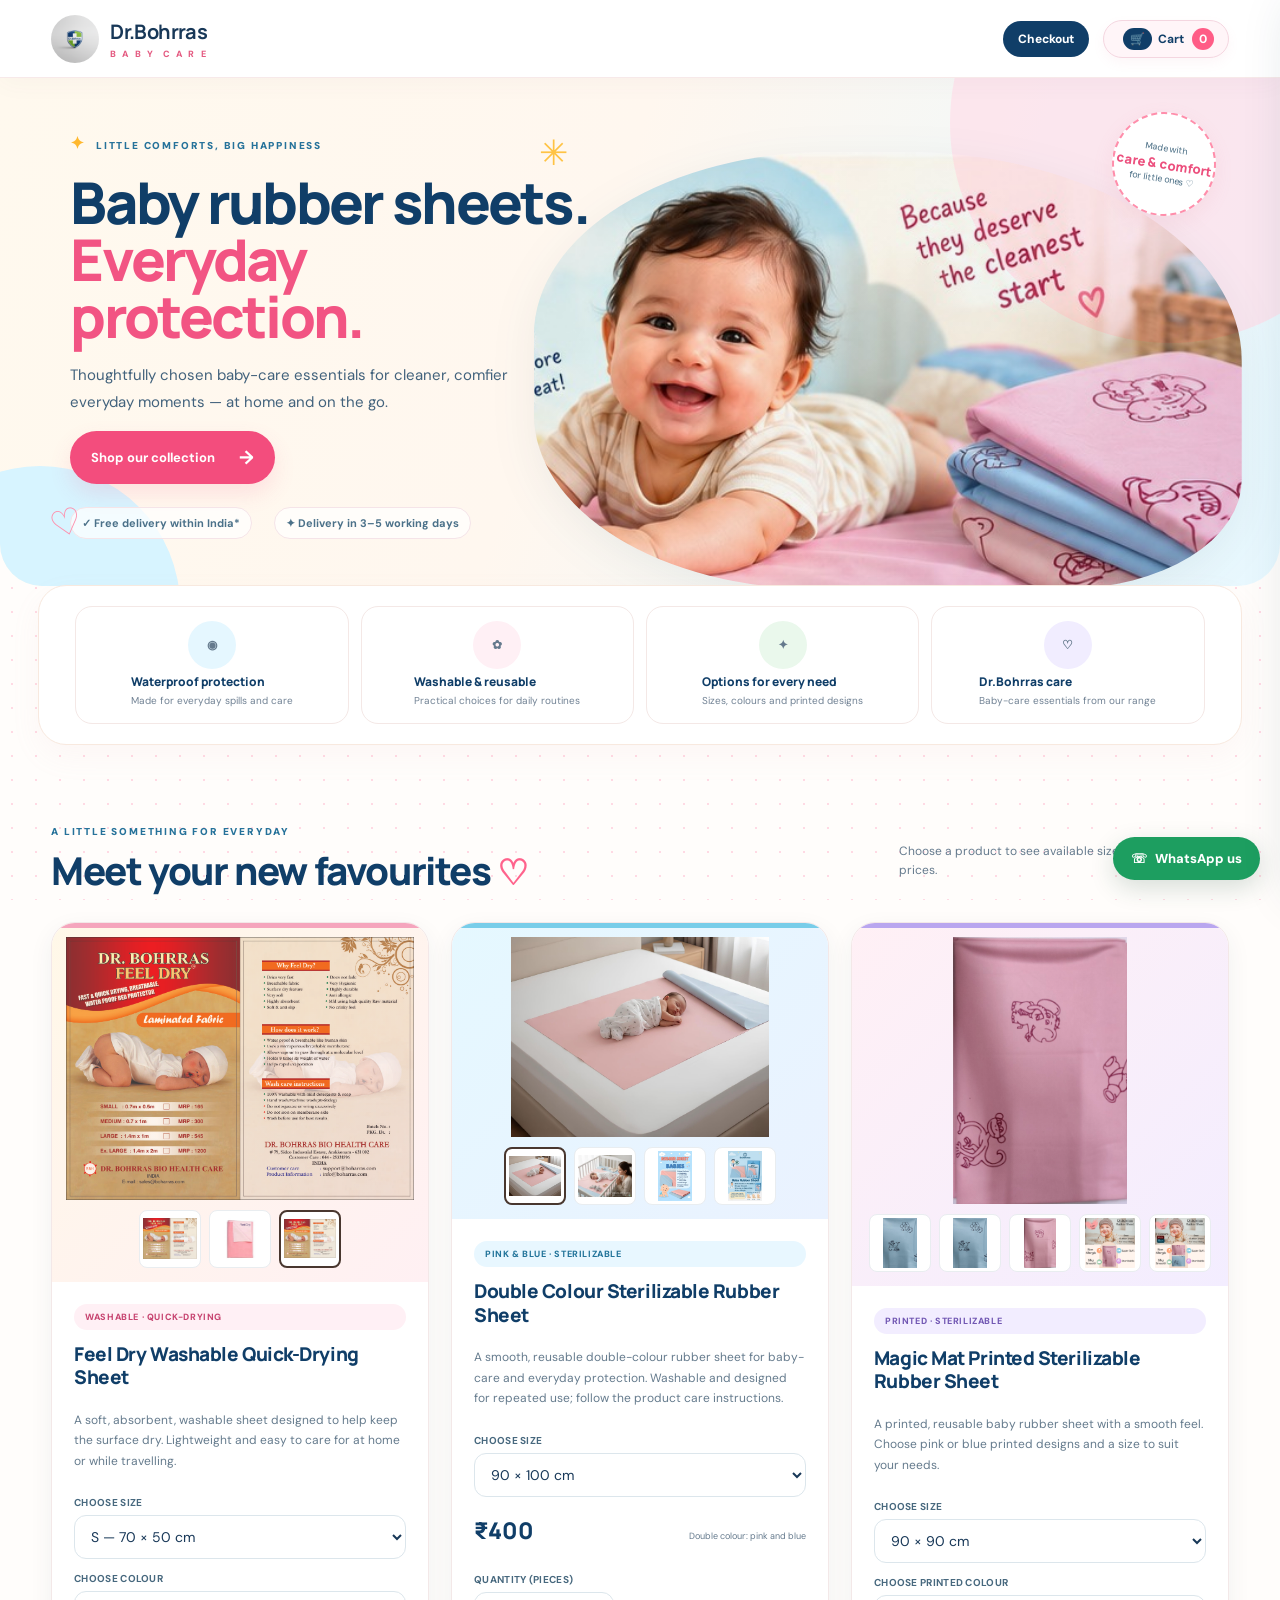
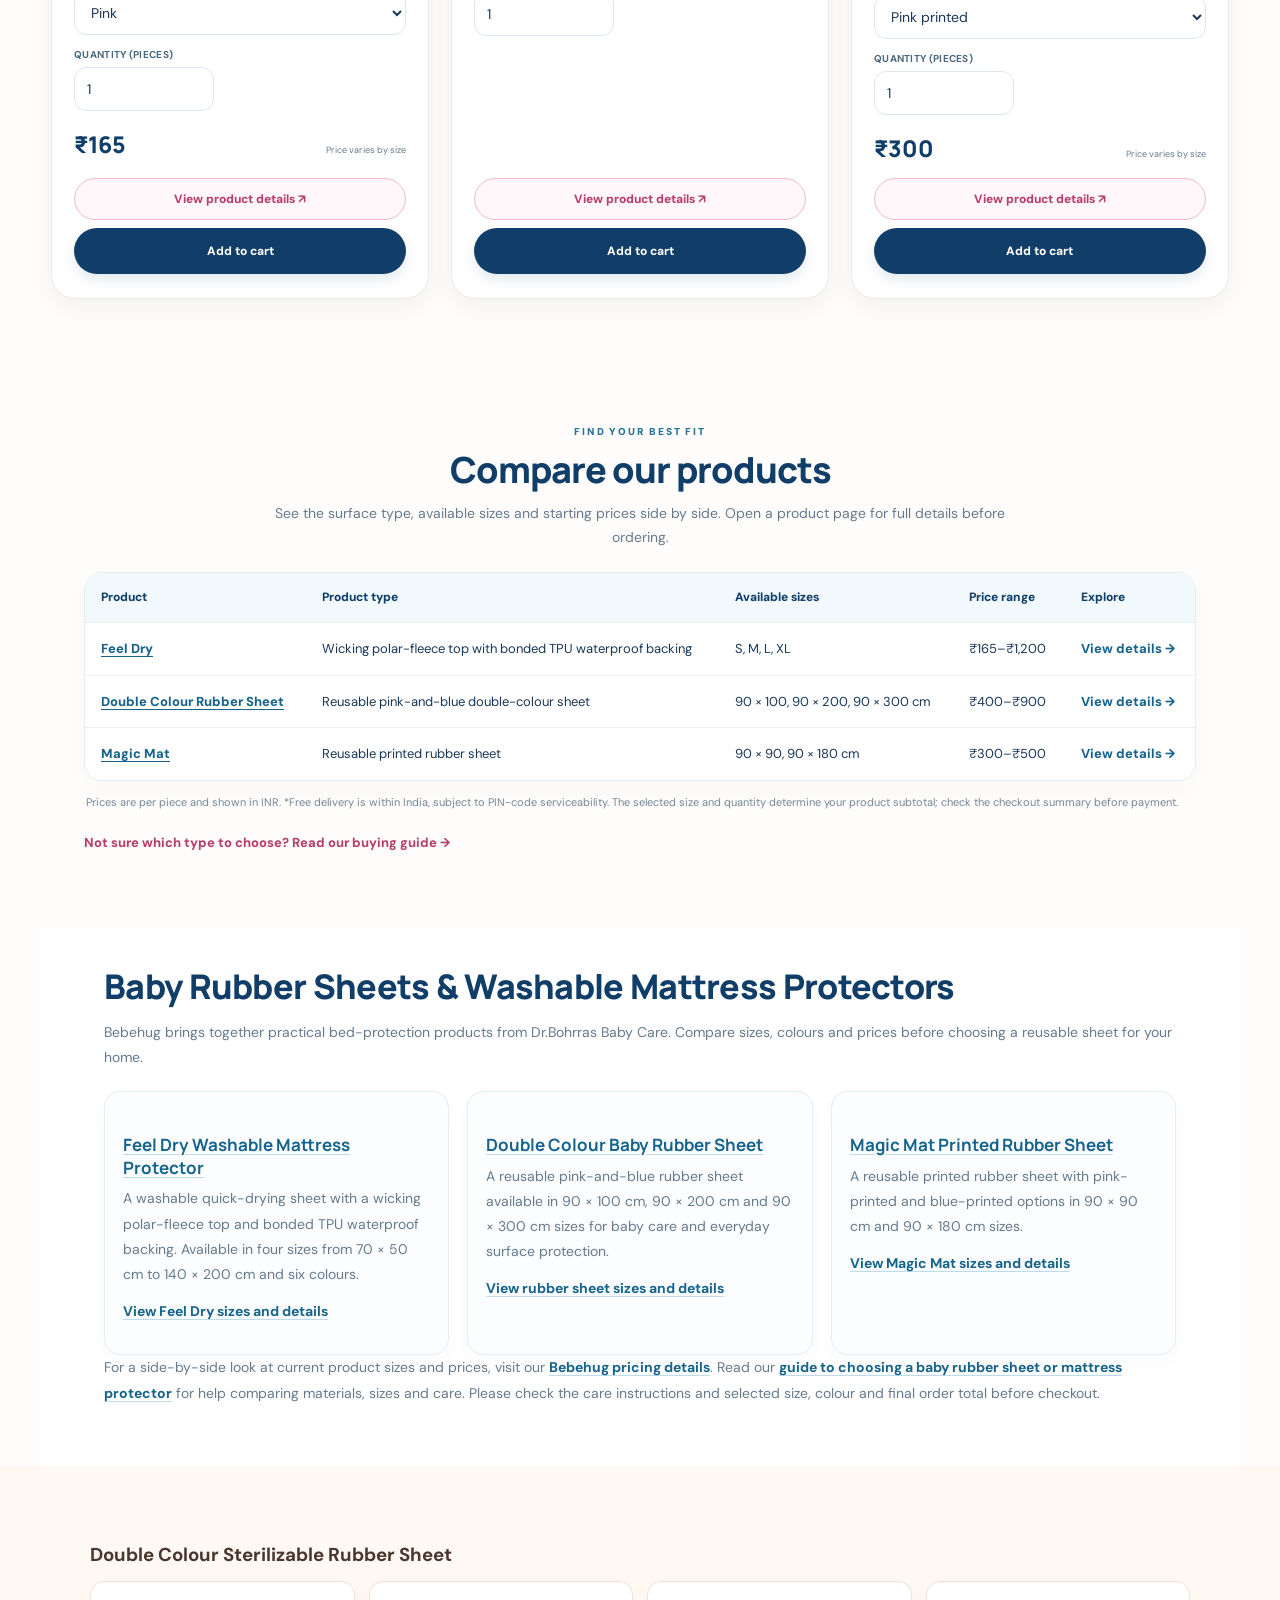
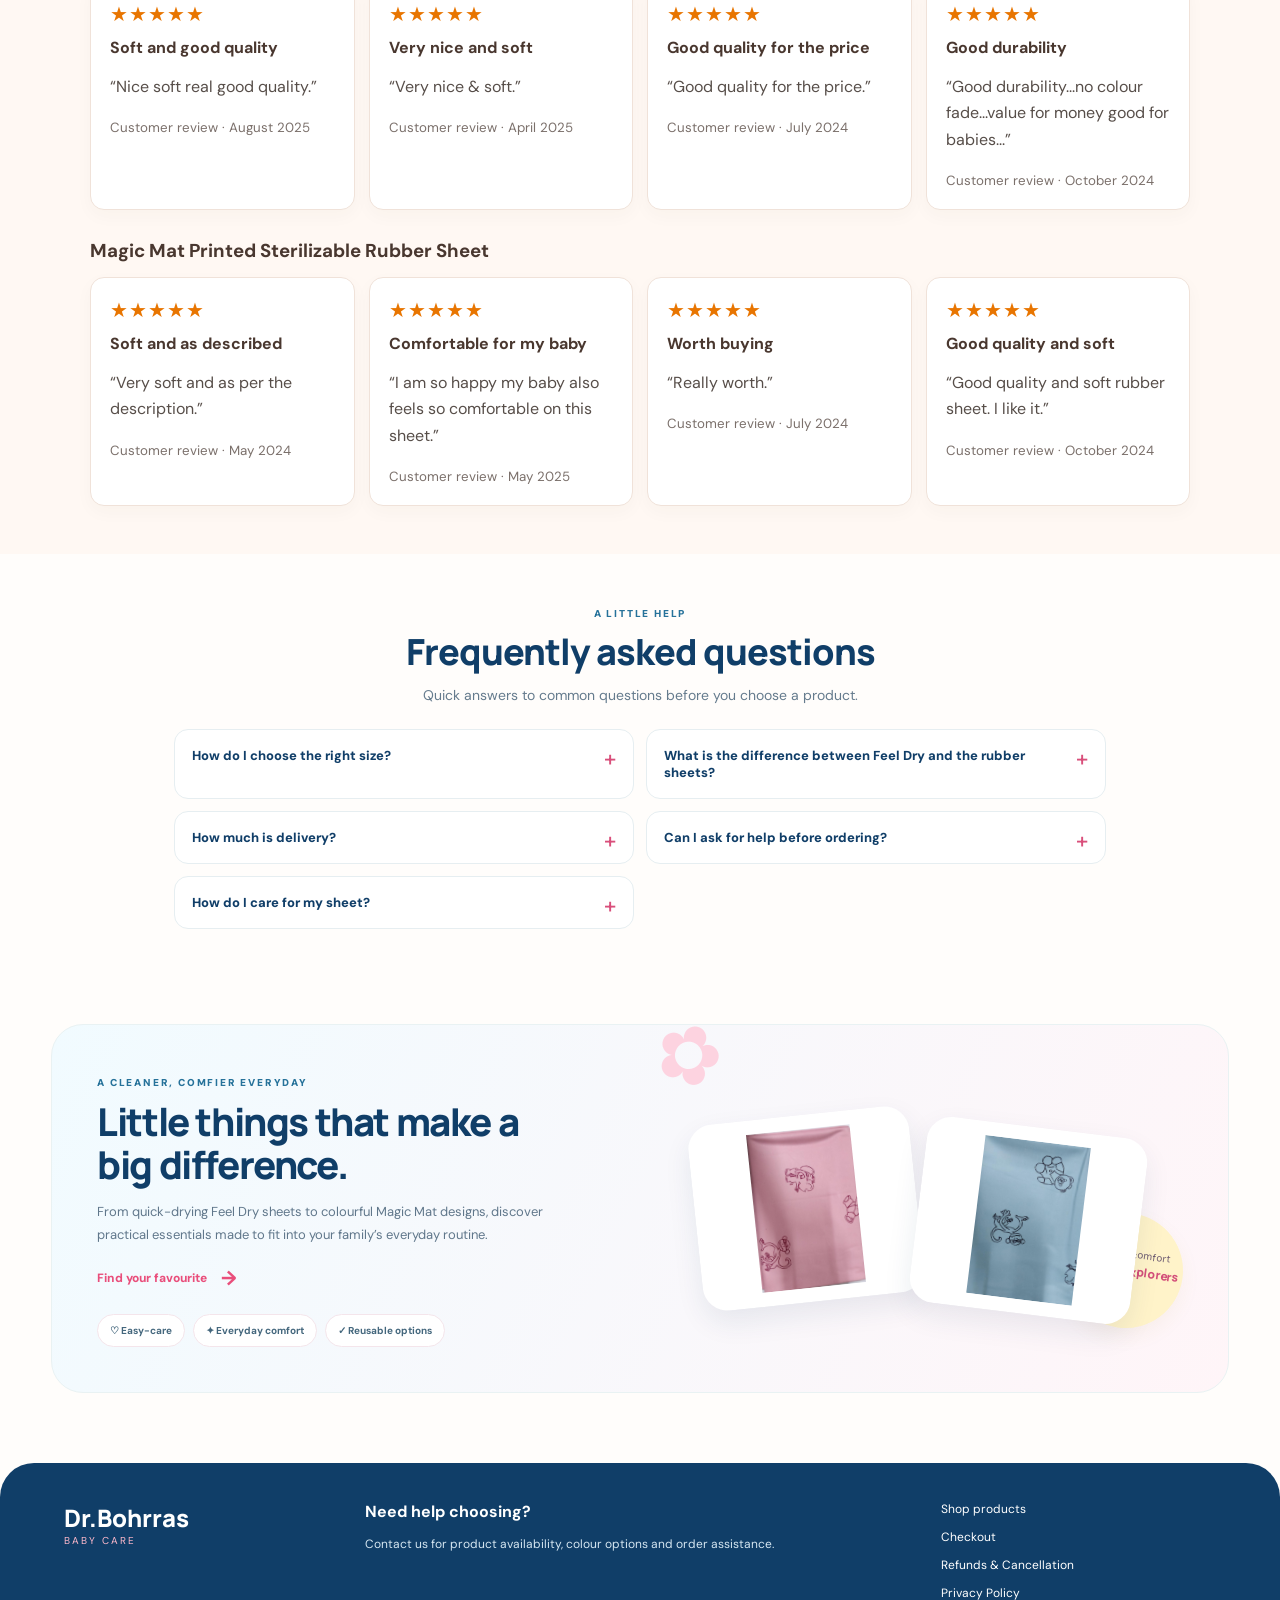
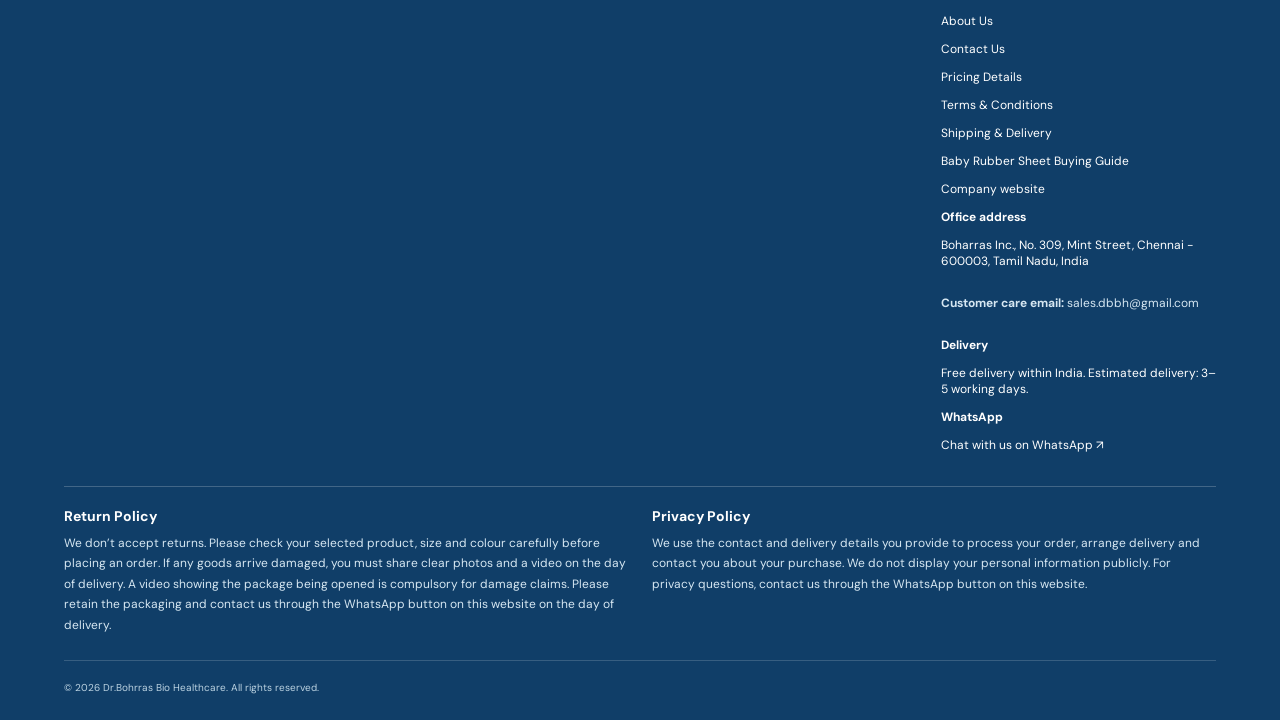
==== index.html @ 3384f6db "Align homepage Double Colour gallery images and reset gallery cache" ====
<!doctype html>
<html lang="en">
<head>
<meta charset="utf-8">
<meta name="viewport" content="width=device-width,initial-scale=1">
<meta name="description" content="Shop baby rubber sheets and washable mattress protectors from Dr.Bohrras Baby Care. Compare Feel Dry, Double Colour Rubber Sheet and Magic Mat sizes, colours and prices in India.">
<meta name="theme-color" content="#fff7f0">
<title>Baby Rubber Sheets &amp; Washable Mattress Protectors | Bebehug</title>
<link rel="canonical" href="https://bebehug.com/">
<meta property="og:type" content="website">
<meta property="og:title" content="Baby Rubber Sheets &amp; Washable Mattress Protectors | Bebehug">
<meta property="og:description" content="Explore Feel Dry washable mattress protectors, Double Colour Rubber Sheets and Magic Mat printed sheets from Dr.Bohrras Baby Care.">
<meta property="og:url" content="https://bebehug.com/">
<meta property="og:image" content="https://bebehug.com/assets/baby-hero.jpg">
<link rel="stylesheet" href="styles.css?v=20261027-gallery4">
<style>.brand-logo{width:48px;height:48px;object-fit:contain;border-radius:50%;background:#fff;flex:0 0 auto}.topbar{gap:14px}.topbar .brand{margin-right:auto}.hero-notes{display:grid;grid-template-columns:repeat(2,minmax(0,max-content));align-items:center;gap:10px 22px}.trust-strip{display:grid;grid-template-columns:repeat(4,minmax(0,1fr));align-items:center}.trust-item{min-width:0;align-items:center}.product-image{height:auto;min-height:245px;padding:14px;display:flex;flex-direction:column;gap:10px}.product-main-photo{width:100%;height:200px;object-fit:contain!important;background:transparent}.product-photo-thumbs{display:flex;gap:8px;justify-content:center;align-items:center;flex-wrap:wrap;width:100%}.product-photo-thumbs img{width:62px;height:58px;object-fit:contain;background:#fff;border:1px solid #e9edf0;border-radius:8px;padding:3px;mix-blend-mode:normal!important}.gallery-thumb{display:inline-flex;align-items:center;justify-content:center;padding:0;border:0;background:transparent;border-radius:8px;cursor:pointer}.gallery-thumb:focus-visible{outline:2px solid #49372f;outline-offset:2px}.gallery-thumb.is-active img{border:2px solid #49372f}.product-main-photo{cursor:zoom-in}.photo-lightbox{position:fixed;inset:0;background:rgba(25,20,18,.86);display:none;align-items:center;justify-content:center;padding:24px;z-index:9999}.photo-lightbox.is-open{display:flex}.photo-lightbox img{max-width:min(92vw,1000px);max-height:88vh;object-fit:contain;background:#fff;border-radius:12px}.photo-lightbox-close{position:absolute;top:18px;right:22px;background:#fff;border:0;border-radius:50%;width:42px;height:42px;font-size:24px;cursor:pointer}.customer-reviews{padding:48px 20px;background:#fff8f3}.reviews-inner{max-width:1100px;margin:auto}.reviews-heading{text-align:center;margin-bottom:30px}.reviews-heading h2{font:800 clamp(27px,4vw,36px) Manrope;color:#49372f;margin:10px 0}.reviews-heading p{color:#6d625d}.reviews-inner h3{color:#49372f;margin:28px 0 14px}.review-grid{display:grid;grid-template-columns:repeat(auto-fit,minmax(220px,1fr));gap:14px}.review-card{background:#fff;border:1px solid #f0e2d9;border-radius:14px;padding:19px;box-shadow:0 6px 18px #49372f08}.review-stars{color:#e87500;font-size:20px;letter-spacing:1px}.review-card h4{margin:10px 0 7px;color:#49372f}.review-card p{line-height:1.65;color:#574e49}.review-card small{color:#7b706b}.review-note{font-size:12px;text-align:center;color:#6d625d;margin:22px 0 0}.footer-policies{grid-column:1/-1;display:grid;grid-template-columns:1fr 1fr;gap:24px;border-top:1px solid #ffffff35;padding-top:20px;margin-top:8px}.footer-policies h3{font-size:14px;margin:0 0 8px}.footer-policies p{margin:0}.copyright{grid-column:1/-1}@media(max-width:1050px){.trust-strip{grid-template-columns:repeat(2,minmax(0,1fr))}}@media(max-width:760px){.brand-logo{width:43px;height:43px}.hero-notes{grid-template-columns:1fr;gap:7px}.product-image{min-height:0}.product-main-photo{height:190px}.product-photo-thumbs img{width:55px;height:52px}.footer-policies{grid-template-columns:1fr}.reviews-inner h3{font-size:18px}}
.seo-guide{max-width:1200px;margin:0 auto;padding:38px clamp(18px,5vw,76px) 48px;background:#fff}
.seo-guide h2{font:800 clamp(24px,3vw,34px)/1.2 Manrope,sans-serif;color:#103e68;letter-spacing:-.7px;margin:0 0 13px}
.seo-guide h3{font:800 17px/1.35 Manrope,sans-serif;color:#103e68;margin:24px 0 7px}
.seo-guide p{font-size:14px;line-height:1.8;color:#657b8d;margin:0 0 12px}
.seo-guide a{color:#16638b;text-decoration:underline;text-decoration-color:#bddce9;text-underline-offset:3px;font-weight:700}
.seo-guide a:hover{text-decoration-color:currentColor}
.seo-guide .seo-guide-grid{display:grid;grid-template-columns:repeat(3,minmax(0,1fr));gap:18px;margin-top:20px}
.seo-guide .seo-guide-item{border:1px solid #e5eef2;border-radius:16px;padding:18px;background:#fbfdfe}
@media(max-width:760px){.seo-guide{padding:30px 17px 36px}.seo-guide .seo-guide-grid{grid-template-columns:1fr;gap:12px}}
</style>
<script type="application/ld+json">{"@context":"https://schema.org","@graph":[{"@type":"Organization","@id":"https://bebehug.com/#organization","name":"Boharras Inc.","alternateName":"Dr.Bohrras Baby Care","url":"https://bebehug.com/","logo":"https://bebehug.com/assets/drbohrras-logo.png","email":"sales.dbbh@gmail.com","address":{"@type":"PostalAddress","streetAddress":"309, Mint Street, Manmohan Plaza, 1st Floor","addressLocality":"Chennai","addressRegion":"Tamil Nadu","postalCode":"600003","addressCountry":"IN"}},{"@type":"WebSite","@id":"https://bebehug.com/#website","url":"https://bebehug.com/","name":"Bebehug","publisher":{"@id":"https://bebehug.com/#organization"},"inLanguage":"en-IN"}]}</script>
</head>

<body>

<header class="topbar">
  <a class="brand" href="#home" aria-label="Dr.Bohrras Baby Care home">
    <img class="brand-logo" src="assets/drbohrras-logo.png" alt="Dr.Bohrras shield logo">
    <span>
      <strong>Dr.Bohrras</strong>
      <small>B A B Y&nbsp; C A R E</small>
    </span>
  </a>
  <nav class="home-nav" aria-label="Main navigation">
    <a href="#shop">Shop</a>
    <a href="#product-comparison">Compare products</a>
    <a href="baby-rubber-sheet-guide.html">Buying guide</a>
    <a href="contact-us.html">Help</a>
  </nav>
  <a class="checkout-link" href="checkout.html">Checkout</a>

  <button class="cart-button" id="cart-open" type="button">
    <span class="cart-icon">🛒</span>
    Cart <span id="cart-count" aria-live="polite" aria-atomic="true">0</span>
  </button>
</header>

<section class="hero" id="home">
  <div class="hero-copy">
    <span class="eyebrow">
      <span class="sparkle">✦</span>
      LITTLE COMFORTS, BIG HAPPINESS
    </span>

    <h1>Baby rubber sheets.<br><em>Everyday protection.</em></h1>

    <p>
      Thoughtfully chosen baby-care essentials for cleaner,
      comfier everyday moments — at home and on the go.
    </p>

    <a class="primary-btn" href="#shop">
      Shop our collection <span>→</span>
    </a>

    <div class="hero-notes">
      <span>✓ Free delivery within India*</span>
      <span>✦ Delivery in 3–5 working days</span>
    </div>

    <span class="hero-doodle doodle-heart">♡</span>
    <span class="hero-doodle doodle-star">✳</span>
  </div>

  <div class="hero-art">
    <img src="assets/baby-hero.jpg"
         alt="Baby resting on soft pink and blue sheets">
  </div>

  <div class="hero-sticker">
    <span>Made with</span>
    <strong>care & comfort</strong>
    <span>for little ones ♡</span>
  </div>
</section>

<section class="trust-strip" id="why-us">
  <div class="trust-item">
    <span class="trust-icon blue-icon">◉</span>
    <span>
      <b>Waterproof protection</b>
      <small>Made for everyday spills and care</small>
    </span>
  </div>

  <div class="trust-item">
    <span class="trust-icon pink-icon">✿</span>
    <span>
      <b>Washable & reusable</b>
      <small>Practical choices for daily routines</small>
    </span>
  </div>

  <div class="trust-item">
    <span class="trust-icon green-icon">✦</span>
    <span>
      <b>Options for every need</b>
      <small>Sizes, colours and printed designs</small>
    </span>
  </div>

  <div class="trust-item">
    <span class="trust-icon lilac-icon">♡</span>
    <span>
      <b>Dr.Bohrras care</b>
      <small>Baby-care essentials from our range</small>
    </span>
  </div>
</section>

<main id="shop">

  <div class="section-heading">
    <div>
      <span class="eyebrow">A LITTLE SOMETHING FOR EVERYDAY</span>
      <h2>Meet your new favourites <span class="heading-heart">♡</span></h2>
    </div>
    <p>Choose a product to see available sizes, colours and prices.</p>
  </div>

  <div class="product-grid">

    <!-- PRODUCT 1: FEEL DRY -->

    <article class="product-card feel-card" id="feel-dry">

      <div class="product-image cream-bg">
        <img class="product-main-photo" src="assets/feel-dry.jpg" alt="Dr. Bohrras Feel Dry washable quick-drying sheet">
        <div class="product-photo-thumbs" aria-label="More Feel Dry product photos"><button class="gallery-thumb" type="button" aria-label="Show Feel Dry lifestyle photo"><img src="assets/feel-dry-lifestyle.jpg" alt="Feel Dry lifestyle photo"></button><button class="gallery-thumb" type="button" aria-label="Show Feel Dry pink sheet photo"><img src="assets/feel-dry-pink.jpg" alt="Feel Dry pink sheet photo"></button><button class="gallery-thumb" type="button" aria-label="Show Feel Dry washable sheet"><img src="assets/feel-dry.jpg" alt="Feel Dry washable sheet"></button></div>
      </div>

      <div class="product-info">
        <span class="product-tag">Washable · Quick-drying</span>

        <h3><a href="feel-dry.html">Feel Dry Washable Quick-Drying Sheet</a></h3>

        <p class="product-desc">
          A soft, absorbent, washable sheet designed to help keep
          the surface dry. Lightweight and easy to care for at home
          or while travelling.
        </p>

        <label for="feel-size">Choose size</label>
        <select id="feel-size">
          <option value="S">S — 70 × 50 cm</option>
          <option value="M">M — 70 × 100 cm</option>
          <option value="L">L — 140 × 100 cm</option>
          <option value="XL">XL — 140 × 200 cm</option>
        </select>

        <label for="feel-colour">Choose colour</label>
        <select id="feel-colour">
          <option>Pink</option>
          <option>Blue</option>
          <option>Maroon</option>
          <option>Pista</option>
          <option>Red</option>
          <option>Rose</option>
        </select>

        <label for="feel-qty">Quantity (pieces)</label>
        <input id="feel-qty" type="number"
               min="1" max="50" step="1" value="1" inputmode="numeric" aria-label="Feel Dry quantity in pieces">

        <div class="price-row">
          <span class="price" id="feel-price">₹165</span>
          <span class="muted">Price varies by size</span>
        </div>

        <a class="detail-btn" href="feel-dry.html">
          View product details ↗
        </a>

        <button class="add-btn"
                type="button"
                data-product="Feel Dry Washable Quick-Drying Sheet"
                data-size="feel-size"
                data-colour="feel-colour"
                data-qty="feel-qty"
                data-price-map="feel">
          Add to cart
        </button>
      </div>
    </article>

    <!-- PRODUCT 2: DOUBLE COLOUR RUBBER SHEET -->

    <article class="product-card rubber-card" id="rubber-sheet">

      <div class="product-image blue-bg" data-gallery-key="double-colour">
        <img class="product-main-photo" src="assets/double-rubber-detail.jpeg" alt="Double colour pink and blue rubber sheet laid on a bed">
        <div class="product-photo-thumbs" aria-label="More Double Colour Rubber Sheet photos">
          <button class="gallery-thumb" type="button" aria-label="Show original Double Colour sheet photo"><img src="assets/double-rubber-detail.jpeg" alt="Double Colour pink and blue sheet on a bed"></button>
          <button class="gallery-thumb" type="button" aria-label="Show Double Colour sheet lifestyle photo"><img src="assets/double-colour-lifestyle.webp" alt="Baby resting on the pink and blue Double Colour Rubber Sheet"></button>
          <button class="gallery-thumb" type="button" aria-label="Show Double Colour sheet features"><img src="assets/double-colour-features.webp" alt="Double Colour Rubber Sheet features and available sizes"></button>
          <button class="gallery-thumb" type="button" aria-label="Show Dr.Bohrras Double Colour product poster"><img src="assets/double-colour-product-poster.webp" alt="Dr.Bohrras Double Colour Baby Rubber Sheet product poster"></button>
        </div>
      </div>

      <div class="product-info">
        <span class="product-tag">Pink & blue · Sterilizable</span>

        <h3><a href="double-colour-rubber-sheet.html">Double Colour Sterilizable Rubber Sheet</a></h3>

        <p class="product-desc">
          A smooth, reusable double-colour rubber sheet for baby-care
          and everyday protection. Washable and designed for repeated
          use; follow the product care instructions.
        </p>

        <label for="rubber-size">Choose size</label>
        <select id="rubber-size">
          <option value="90 × 100 cm">90 × 100 cm</option>
          <option value="90 × 200 cm">90 × 200 cm</option>
          <option value="90 × 300 cm">90 × 300 cm</option>
        </select>

        <div class="price-row">
          <span class="price" id="rubber-price">₹400</span>
          <span class="muted">Double colour: pink and blue</span>
        </div>

        <label for="rubber-qty">Quantity (pieces)</label>
        <input id="rubber-qty" type="number"
               min="1" max="50" step="1" value="1" inputmode="numeric" aria-label="Double Colour Rubber Sheet quantity in pieces">

        <a class="detail-btn" href="double-colour-rubber-sheet.html">
          View product details ↗
        </a>

        <button class="add-btn"
                type="button"
                data-product="Double Colour Sterilizable Rubber Sheet"
                data-size="rubber-size"
                data-colour="rubber-colour-fixed"
                data-qty="rubber-qty"
                data-price-map="rubber">
          Add to cart
        </button>
      </div>
    </article>

    <!-- PRODUCT 3: MAGIC MAT -->

    <article class="product-card magic-card" id="magic-mat">

      <div class="product-image peach-bg magic-pair">
        <img class="product-main-photo" src="assets/magic-mat-pink.jpeg" alt="Pink printed Magic Mat Baby">
        <div class="product-photo-thumbs" aria-label="More Magic Mat product photos"><button class="gallery-thumb" type="button" aria-label="Show Blue printed Magic Mat Baby"><img src="assets/magic-mat-blue.jpeg" alt="Blue printed Magic Mat Baby"></button><button class="gallery-thumb" type="button" aria-label="Show Magic Mat additional photo"><img src="assets/magic-mat-extra-1.jpeg" alt="Magic Mat additional photo"></button><button class="gallery-thumb" type="button" aria-label="Show Magic Mat additional photo"><img src="assets/magic-mat-extra-2.jpeg" alt="Magic Mat additional photo"></button><button class="gallery-thumb" type="button" aria-label="Show Magic Mat product information photo"><img src="assets/magic-mat-product-info-1.png" alt="Magic Mat product information photo"></button><button class="gallery-thumb" type="button" aria-label="Show Magic Mat product information photo"><img src="assets/magic-mat-product-info-2.png" alt="Magic Mat product information photo"></button></div>
      </div>

      <div class="product-info">
        <span class="product-tag">Printed · Sterilizable</span>

        <h3><a href="magic-mat.html">Magic Mat Printed Sterilizable Rubber Sheet</a></h3>

        <p class="product-desc">
          A printed, reusable baby rubber sheet with a smooth feel.
          Choose pink or blue printed designs and a size to suit
          your needs.
        </p>

        <label for="magic-size">Choose size</label>
        <select id="magic-size">
          <option value="90 × 90 cm">90 × 90 cm</option>
          <option value="90 × 180 cm">90 × 180 cm</option>
        </select>

        <label for="magic-colour">Choose printed colour</label>
        <select id="magic-colour">
          <option>Pink printed</option>
          <option>Blue printed</option>
        </select>

        <label for="magic-qty">Quantity (pieces)</label>
        <input id="magic-qty" type="number"
               min="1" max="50" step="1" value="1" inputmode="numeric" aria-label="Magic Mat quantity in pieces">

        <div class="price-row">
          <span class="price" id="magic-price">₹300</span>
          <span class="muted">Price varies by size</span>
        </div>

        <a class="detail-btn" href="magic-mat.html">
          View product details ↗
        </a>

        <button class="add-btn"
                type="button"
                data-product="Magic Mat Printed Sterilizable Rubber Sheet"
                data-size="magic-size"
                data-colour="magic-colour"
                data-qty="magic-qty"
                data-price-map="magic">
          Add to cart
        </button>
      </div>
    </article>

  </div>
</main>

<section class="comparison-section" id="product-comparison" aria-labelledby="comparison-title">
  <div class="comparison-heading">
    <span class="eyebrow">FIND YOUR BEST FIT</span>
    <h2 id="comparison-title">Compare our products</h2>
    <p>See the surface type, available sizes and starting prices side by side. Open a product page for full details before ordering.</p>
  </div>
  <div class="comparison-table-wrap" role="region" aria-label="Product comparison table" tabindex="0">
    <table class="comparison-table">
      <thead><tr><th scope="col">Product</th><th scope="col">Product type</th><th scope="col">Available sizes</th><th scope="col">Price range</th><th scope="col">Explore</th></tr></thead>
      <tbody>
        <tr><th scope="row"><a href="feel-dry.html">Feel Dry</a></th><td>Wicking polar-fleece top with bonded TPU waterproof backing</td><td>S, M, L, XL</td><td>₹165–₹1,200</td><td><a class="table-action" href="feel-dry.html">View details →</a></td></tr>
        <tr><th scope="row"><a href="double-colour-rubber-sheet.html">Double Colour Rubber Sheet</a></th><td>Reusable pink-and-blue double-colour sheet</td><td>90 × 100, 90 × 200, 90 × 300 cm</td><td>₹400–₹900</td><td><a class="table-action" href="double-colour-rubber-sheet.html">View details →</a></td></tr>
        <tr><th scope="row"><a href="magic-mat.html">Magic Mat</a></th><td>Reusable printed rubber sheet</td><td>90 × 90, 90 × 180 cm</td><td>₹300–₹500</td><td><a class="table-action" href="magic-mat.html">View details →</a></td></tr>
      </tbody>
    </table>
  </div>
  <p class="comparison-footnote">Prices are per piece and shown in INR. *Free delivery is within India, subject to PIN-code serviceability. The selected size and quantity determine your product subtotal; check the checkout summary before payment.</p>
  <a class="comparison-guide-link" href="baby-rubber-sheet-guide.html">Not sure which type to choose? Read our buying guide →</a>
</section>

<section class="seo-guide" aria-labelledby="seo-guide-title">
  <h2 id="seo-guide-title">Baby Rubber Sheets &amp; Washable Mattress Protectors</h2>
  <p>Bebehug brings together practical bed-protection products from Dr.Bohrras Baby Care. Compare sizes, colours and prices before choosing a reusable sheet for your home.</p>
  <div class="seo-guide-grid">
    <article class="seo-guide-item">
      <h3><a href="feel-dry.html">Feel Dry Washable Mattress Protector</a></h3>
      <p>A washable quick-drying sheet with a wicking polar-fleece top and bonded TPU waterproof backing. Available in four sizes from 70 × 50 cm to 140 × 200 cm and six colours.</p>
      <p><a href="feel-dry.html">View Feel Dry sizes and details</a></p>
    </article>
    <article class="seo-guide-item">
      <h3><a href="double-colour-rubber-sheet.html">Double Colour Baby Rubber Sheet</a></h3>
      <p>A reusable pink-and-blue rubber sheet available in 90 × 100 cm, 90 × 200 cm and 90 × 300 cm sizes for baby care and everyday surface protection.</p>
      <p><a href="double-colour-rubber-sheet.html">View rubber sheet sizes and details</a></p>
    </article>
    <article class="seo-guide-item">
      <h3><a href="magic-mat.html">Magic Mat Printed Rubber Sheet</a></h3>
      <p>A reusable printed rubber sheet with pink-printed and blue-printed options in 90 × 90 cm and 90 × 180 cm sizes.</p>
      <p><a href="magic-mat.html">View Magic Mat sizes and details</a></p>
    </article>
  </div>
  <p>For a side-by-side look at current product sizes and prices, visit our <a href="pricing.html">Bebehug pricing details</a>. Read our <a href="baby-rubber-sheet-guide.html">guide to choosing a baby rubber sheet or mattress protector</a> for help comparing materials, sizes and care. Please check the care instructions and selected size, colour and final order total before checkout.</p>
</section>

<section id="customer-reviews" class="customer-reviews"><div class="reviews-inner"><h3>Double Colour Sterilizable Rubber Sheet</h3><div class="review-grid"><article class="review-card"><div class="review-stars" aria-label="5 out of 5 stars">★★★★★</div><h4>Soft and good quality</h4><p>“Nice soft real good quality.”</p><small>Customer review · August 2025</small></article><article class="review-card"><div class="review-stars" aria-label="5 out of 5 stars">★★★★★</div><h4>Very nice and soft</h4><p>“Very nice &amp; soft.”</p><small>Customer review · April 2025</small></article><article class="review-card"><div class="review-stars" aria-label="5 out of 5 stars">★★★★★</div><h4>Good quality for the price</h4><p>“Good quality for the price.”</p><small>Customer review · July 2024</small></article><article class="review-card"><div class="review-stars" aria-label="5 out of 5 stars">★★★★★</div><h4>Good durability</h4><p>“Good durability...no colour fade...value for money good for babies...”</p><small>Customer review · October 2024</small></article></div><h3>Magic Mat Printed Sterilizable Rubber Sheet</h3><div class="review-grid"><article class="review-card"><div class="review-stars" aria-label="5 out of 5 stars">★★★★★</div><h4>Soft and as described</h4><p>“Very soft and as per the description.”</p><small>Customer review · May 2024</small></article><article class="review-card"><div class="review-stars" aria-label="5 out of 5 stars">★★★★★</div><h4>Comfortable for my baby</h4><p>“I am so happy my baby also feels so comfortable on this sheet.”</p><small>Customer review · May 2025</small></article><article class="review-card"><div class="review-stars" aria-label="5 out of 5 stars">★★★★★</div><h4>Worth buying</h4><p>“Really worth.”</p><small>Customer review · July 2024</small></article><article class="review-card"><div class="review-stars" aria-label="5 out of 5 stars">★★★★★</div><h4>Good quality and soft</h4><p>“Good quality and soft rubber sheet. I like it.”</p><small>Customer review · October 2024</small></article></div></div></section>


<section class="faq-section" id="frequently-asked-questions" aria-labelledby="faq-title">
  <div class="faq-heading">
    <span class="eyebrow">A LITTLE HELP</span>
    <h2 id="faq-title">Frequently asked questions</h2>
    <p>Quick answers to common questions before you choose a product.</p>
  </div>
  <div class="faq-list">
    <details><summary>How do I choose the right size?</summary><p>Measure the area you want to cover and compare it with the dimensions shown on the individual product page. If you are unsure, contact us before ordering.</p></details>
    <details><summary>What is the difference between Feel Dry and the rubber sheets?</summary><p>Feel Dry has a soft polar-fleece top with wicking treatment and a bonded TPU waterproof backing. The Double Colour sheet has a pink-and-blue double-colour design, while Magic Mat is a printed rubber sheet. Read each product description and care instructions to compare them.</p></details>
    <details><summary>How much is delivery?</summary><p>The website currently offers free delivery within India, subject to serviceability. The estimated delivery window is 3–5 working days; delivery timing can vary by destination.</p></details>
    <details><summary>Can I ask for help before ordering?</summary><p>Yes. Contact our team at <a href="mailto:sales.dbbh@gmail.com">sales.dbbh@gmail.com</a> or through <a href="contact-us.html">Contact Us</a> before placing your order.</p></details>
    <details><summary>How do I care for my sheet?</summary><p>Care requirements differ by product. Follow the care instructions supplied with the exact product you purchase, rather than assuming the same washing or sterilising method applies to every sheet.</p></details>
  </div>
</section>

<section class="why-panel">
  <div class="why-copy">
    <span class="eyebrow">A CLEANER, COMFIER EVERYDAY</span>

    <h2>Little things that make a big difference.</h2>

    <p>
      From quick-drying Feel Dry sheets to colourful Magic Mat
      designs, discover practical essentials made to fit into
      your family’s everyday routine.
    </p>

    <a href="#shop" class="text-link">
      Find your favourite <span>→</span>
    </a>

    <div class="promise-pills">
      <span>♡ Easy-care</span>
      <span>✦ Everyday comfort</span>
      <span>✓ Reusable options</span>
    </div>
  </div>

  <div class="mini-gallery">
    <img src="assets/magic-mat-pink.jpeg"
         alt="Pink printed Magic Mat Baby sheet">
    <img src="assets/magic-mat-blue.jpeg"
         alt="Blue printed Magic Mat Baby sheet">

    <div class="gallery-note">
      Colourful comfort<br>
      <b>for little explorers</b> ✿
    </div>
  </div>
</section>

<footer id="help">

  <div class="footer-brand">
    <strong>Dr.Bohrras</strong>
    <span>Baby Care</span>
  </div>

  <div>
    <b>Need help choosing?</b>
    <p>Contact us for product availability, colour options and order assistance.</p>
  </div>

  <div class="footer-links">
    <a href="#shop">Shop products</a>
    <a href="checkout.html">Checkout</a>

    <a href="refund-cancellation-policy.html">Refunds &amp; Cancellation</a>
    <a href="privacy-policy.html">Privacy Policy</a>
    <a href="about-us.html">About Us</a>
    <a href="contact-us.html">Contact Us</a>
    <a href="pricing.html">Pricing Details</a>
    <a href="terms-and-conditions.html">Terms &amp; Conditions</a>
    <a href="shipping-policy.html">Shipping &amp; Delivery</a>
    <a href="baby-rubber-sheet-guide.html">Baby Rubber Sheet Buying Guide</a>
    <a href="https://www.medical-disposable.com/" target="_blank" rel="noreferrer">Company website</a>

    <b>Office address</b>
    <span>Boharras Inc., No. 309, Mint Street, Chennai - 600003, Tamil Nadu, India</span>
    <p><strong>Customer care email:</strong> <a href="mailto:sales.dbbh@gmail.com">sales.dbbh@gmail.com</a></p>

    <b>Delivery</b>
    <span>Free delivery within India. Estimated delivery: 3–5 working days.</span>

    <b>WhatsApp</b>
    <a href="https://wa.me/919840017107?text=Hello%20Dr.Bohrras%2C%20I%20have%20an%20inquiry%20about%20your%20baby-care%20products."
       target="_blank" rel="noreferrer">Chat with us on WhatsApp ↗</a>
  </div>

  <section class="footer-policies" aria-label="Website policies"><div id="return-policy"><h3>Return Policy</h3><p>We don’t accept returns. Please check your selected product, size and colour carefully before placing an order. If any goods arrive damaged, you must share clear photos and a video on the day of delivery. A video showing the package being opened is compulsory for damage claims. Please retain the packaging and contact us through the WhatsApp button on this website on the day of delivery.</p></div><div id="privacy-policy"><h3>Privacy Policy</h3><p>We use the contact and delivery details you provide to process your order, arrange delivery and contact you about your purchase. We do not display your personal information publicly. For privacy questions, contact us through the WhatsApp button on this website.</p></div></section>
  <p class="copyright">© <span id="year"></span> Dr.Bohrras Bio Healthcare. All rights reserved.</p>
</footer>

<div class="drawer-backdrop" id="backdrop"></div>

<aside class="cart-drawer"
       id="cart-drawer"
       role="dialog" aria-modal="true" aria-labelledby="cart-heading"
       aria-label="Shopping cart"
       aria-hidden="true">

  <div class="drawer-head">
    <h2 id="cart-heading">Your cart</h2>
    <button id="cart-close" type="button" aria-label="Close cart">✕</button>
  </div>

  <div id="cart-items" class="cart-items">
    <p class="empty-cart">Your cart is empty.</p>
  </div>

  <div class="cart-bottom">
    <div class="cart-total">
      <span>Product subtotal</span>
      <strong id="cart-total">₹0</strong>
    </div>

    <p class="muted">
      Shipping and final payment details will be shown during checkout.
    </p>

    <a href="checkout.html" class="primary-btn full">Proceed to checkout</a>
    <button id="whatsapp-order" class="detail-btn" type="button">Order through WhatsApp</button>
  </div>
</aside>

<a class="whatsapp-float"
   href="https://wa.me/919840017107"
   id="whatsapp-float"
   aria-label="WhatsApp inquiry">
  ☏ <span>WhatsApp us</span>
</a>

<script src="config.js"></script>
<script src="gallery.js?v=20261027-gallery4"></script>
<script src="script.js"></script>


<div class="photo-lightbox" id="photo-lightbox" role="dialog" aria-modal="true" aria-label="Enlarged product photo">
  <button class="photo-lightbox-close" id="photo-lightbox-close" type="button" aria-label="Close enlarged photo">×</button>
  <img id="photo-lightbox-image" src="" alt="">
</div>
<script>
(function () {
  function initProductGalleries() {
    document.querySelectorAll('.product-card').forEach(function (card) {
      var main = card.querySelector('.product-main-photo');
      var thumbs = card.querySelectorAll('.product-photo-thumbs .gallery-thumb');
      if (!main || !thumbs.length) return;
      thumbs.forEach(function (button) {
        var thumbImage = button.querySelector('img');
        if (!thumbImage) return;
        button.addEventListener('click', function () {
          main.src = thumbImage.src;
          main.alt = thumbImage.alt || main.alt;
          thumbs.forEach(function (b) { b.classList.remove('is-active'); });
          button.classList.add('is-active');
        });
      });
    });
    var lightbox = document.getElementById('photo-lightbox');
    var enlarged = document.getElementById('photo-lightbox-image');
    var close = document.getElementById('photo-lightbox-close');
    if (!lightbox || !enlarged || !close) return;
    document.querySelectorAll('.product-main-photo').forEach(function (main) {
      main.addEventListener('click', function () {
        enlarged.src = main.src;
        enlarged.alt = main.alt || 'Enlarged product photo';
        lightbox.classList.add('is-open');
      });
    });
    function closeBox() { lightbox.classList.remove('is-open'); enlarged.src = ''; }
    close.addEventListener('click', closeBox);
    lightbox.addEventListener('click', function (event) { if (event.target === lightbox) closeBox(); });
    document.addEventListener('keydown', function (event) { if (event.key === 'Escape') closeBox(); });
  }
  if (document.readyState === 'loading') document.addEventListener('DOMContentLoaded', initProductGalleries);
  else initProductGalleries();
})();
</script>

</body>
</html>
---- styles.css ----
@import url('https://fonts.googleapis.com/css2?family=DM+Sans:wght@400;500;600;700&family=Manrope:wght@400;500;600;700;800&display=swap');
:root{--navy:#123d58;--blue:#dff1f8;--blue2:#bfe4f1;--coral:#f3b7b0;--cream:#fff8ef;--ink:#193342;--muted:#647780;--line:#e4ebee;--white:#fff}
*{box-sizing:border-box}html{scroll-behavior:smooth}body{margin:0;color:var(--ink);font-family:"DM Sans",sans-serif;background:#fff}a{color:inherit;text-decoration:none}.topbar{height:78px;padding:0 clamp(18px,5vw,76px);display:flex;align-items:center;justify-content:space-between;border-bottom:1px solid #eaf0f2;background:#fff;position:sticky;top:0;z-index:5}.brand{display:flex;gap:10px;align-items:center}.brand-mark{width:42px;height:42px;border-radius:14px;background:var(--navy);color:white;display:grid;place-items:center;font-family:Manrope;font-weight:800}.brand strong,.brand small{display:block}.brand strong{font-family:Manrope;font-size:18px}.brand small{font-size:11px;letter-spacing:2px;text-transform:uppercase;color:var(--muted)}nav{display:flex;gap:30px;font-size:14px;color:#435b67}.cart-button{border:1px solid #d7e3e8;background:white;padding:10px 16px;border-radius:24px;color:var(--navy);font-weight:700;cursor:pointer}.cart-button span{background:var(--navy);color:#fff;border-radius:20px;padding:3px 7px;margin-left:5px}.hero{background:linear-gradient(120deg,#edf8fb 0%,#d9eff7 58%,#f8e5df 100%);padding:55px clamp(20px,7vw,100px) 44px;display:grid;grid-template-columns:1fr 1fr;align-items:center;gap:30px;min-height:475px;overflow:hidden}.eyebrow{font-size:11px;letter-spacing:2px;font-weight:800;color:#39738a}.hero h1{font:800 clamp(36px,4.5vw,60px)/1.08 Manrope;margin:18px 0;color:#153f56;letter-spacing:-2px}.hero h1 em{font-style:normal;color:#d77e7a}.hero-copy>p{font-size:16px;line-height:1.7;max-width:480px;color:#4d6875}.primary-btn{display:inline-flex;align-items:center;justify-content:center;gap:24px;background:var(--navy);color:white;padding:15px 20px;border-radius:7px;font-weight:700;border:0;cursor:pointer}.primary-btn span{font-size:20px}.hero-notes{display:flex;gap:18px;margin-top:25px;font-size:12px;color:#3f6879}.hero-art{height:350px;display:flex;align-items:center;justify-content:center}.hero-art img{width:100%;height:100%;object-fit:contain;mix-blend-mode:multiply;filter:drop-shadow(0 15px 25px #174d5c1a)}.trust-strip{display:grid;grid-template-columns:repeat(3,1fr);padding:23px clamp(20px,7vw,100px);border-bottom:1px solid var(--line);gap:20px}.trust-strip div{display:flex;flex-direction:column;gap:4px}.trust-strip b{font:700 14px Manrope}.trust-strip span{font-size:12px;color:var(--muted)}main{padding:72px clamp(18px,5vw,76px)}.section-heading{display:flex;justify-content:space-between;align-items:end;margin-bottom:28px;gap:20px}.section-heading h2,.why-panel h2{font:800 clamp(28px,3vw,38px) Manrope;letter-spacing:-1px;margin:8px 0 0;color:var(--navy)}.section-heading>p{max-width:330px;color:var(--muted);font-size:13px;line-height:1.6}.product-grid{display:grid;grid-template-columns:repeat(3,minmax(0,1fr));gap:22px}.product-card{border:1px solid var(--line);border-radius:14px;overflow:hidden;background:#fff;transition:transform .2s,box-shadow .2s}.product-card:hover{transform:translateY(-3px);box-shadow:0 12px 35px #163f5612}.product-image{height:245px;display:flex;align-items:center;justify-content:center;padding:18px}.product-image img{width:100%;height:100%;object-fit:contain;mix-blend-mode:multiply}.blue-bg{background:#e6f4f8}.peach-bg{background:#fff0e8}.cream-bg{background:#f7f2e7}.product-info{padding:20px}.product-tag{display:inline-block;background:#eef7f8;color:#31718a;border-radius:20px;padding:6px 9px;font-size:10px;font-weight:800;letter-spacing:.3px}.product-info h3{font:800 20px Manrope;margin:13px 0 7px;color:var(--navy)}.product-desc{font-size:13px;line-height:1.55;color:var(--muted);min-height:40px}.product-info label{display:block;font-size:11px;font-weight:700;color:#4b6570;margin:15px 0 6px}.product-info select{width:100%;padding:11px;border:1px solid #dce6e9;border-radius:7px;background:#fff;color:var(--ink);font:13px "DM Sans"}.price-row{margin:16px 0;display:flex;flex-direction:column;gap:4px}.price{font:800 18px Manrope;color:var(--navy)}.muted{font-size:11px;color:var(--muted);line-height:1.5}.add-btn{width:100%;border:1px solid var(--navy);border-radius:7px;background:#fff;color:var(--navy);padding:12px;font-weight:800;cursor:pointer}.add-btn:hover{background:var(--navy);color:white}.why-panel{margin:0 clamp(18px,5vw,76px) 70px;padding:38px;background:#f5fafb;border-radius:18px;display:grid;grid-template-columns:1fr 1fr;align-items:center;gap:28px}.why-panel p{max-width:450px;line-height:1.7;font-size:14px;color:var(--muted)}.mini-gallery{display:flex;gap:14px;height:180px}.mini-gallery img{width:50%;object-fit:contain;background:#fff;border-radius:10px;padding:10px}footer{padding:35px clamp(20px,5vw,76px);background:#153e54;color:#fff;display:grid;grid-template-columns:1fr 2fr 1fr;gap:25px;align-items:start}footer p{font-size:12px;line-height:1.6;color:#d4e3e9}.footer-brand strong,.footer-brand span{display:block}.footer-brand strong{font:800 22px Manrope}.footer-brand span{font-size:11px;letter-spacing:2px;text-transform:uppercase;color:#b9d8e4}.footer-links{display:flex;flex-direction:column;gap:12px;font-size:12px}.copyright{grid-column:1/-1;border-top:1px solid #ffffff2a;padding-top:18px;margin:0}.drawer-backdrop{display:none;position:fixed;inset:0;background:#102a3880;z-index:8}.cart-drawer{position:fixed;right:0;top:0;bottom:0;width:min(440px,100%);background:white;z-index:9;transform:translateX(105%);transition:transform .25s;display:flex;flex-direction:column;padding:24px}.cart-drawer.open{transform:translateX(0)}.drawer-backdrop.open{display:block}.drawer-head{display:flex;align-items:center;justify-content:space-between;border-bottom:1px solid var(--line);padding-bottom:15px}.drawer-head h2{font:800 24px Manrope;margin:0}.drawer-head button{border:0;background:transparent;font-size:22px;cursor:pointer}.cart-items{flex:1;overflow:auto;padding:15px 0}.empty-cart{color:var(--muted);font-size:14px}.cart-line{padding:13px 0;border-bottom:1px solid var(--line);display:grid;grid-template-columns:1fr auto;gap:5px}.cart-line b{font-size:13px}.cart-line small{display:block;color:var(--muted);font-size:11px;margin-top:5px}.remove-item{border:0;background:transparent;color:#a24d4d;cursor:pointer}.cart-bottom{border-top:1px solid var(--line);padding-top:15px}.cart-total{display:flex;justify-content:space-between;gap:10px;font-size:13px;margin-bottom:12px}.cart-total strong{color:var(--navy)}.full{width:100%;margin-top:12px}
@media(max-width:850px){.hero{grid-template-columns:1fr;gap:5px;padding-top:38px}.hero-art{height:260px}.product-grid{grid-template-columns:repeat(2,minmax(0,1fr))}.section-heading{align-items:start;flex-direction:column}.why-panel{grid-template-columns:1fr}.trust-strip{padding-top:18px;padding-bottom:18px}}@media(max-width:560px){.topbar{height:66px;padding:0 14px}nav{display:none}.brand strong{font-size:16px}.hero{padding:35px 20px 25px}.hero h1{font-size:39px}.hero-art{height:220px}.hero-notes{flex-wrap:wrap}.trust-strip{grid-template-columns:1fr;gap:13px}.trust-strip div{border-bottom:1px solid var(--line);padding-bottom:10px}.trust-strip div:last-child{border:0;padding-bottom:0}main{padding:48px 15px}.product-grid{grid-template-columns:1fr;gap:18px}.product-image{height:240px}.product-info{padding:18px}.why-panel{margin:0 15px 45px;padding:24px}.mini-gallery{height:140px}footer{grid-template-columns:1fr;gap:16px}.copyright{grid-column:auto}}

.magic-pair{gap:8px}.magic-pair img{width:50%;height:100%;object-fit:contain;mix-blend-mode:multiply}

/* Dr.Bohrras Baby Care — playful, premium pastel refresh */
:root{--navy:#103e68;--blue:#e3f6ff;--blue2:#bde9f8;--coral:#ff5c86;--cream:#fff7e9;--ink:#183858;--muted:#657a8d;--line:#f0e8e4;--white:#fff;--pink:#fff0f5;--mint:#e9f7ed;--yellow:#fff4c9;--lilac:#f1ecff}
body{background:#fffdfb;color:var(--ink);font-family:"DM Sans",sans-serif;background-image:radial-gradient(#ffdae4 1px,transparent 1px);background-size:24px 24px;background-attachment:fixed}
.topbar{height:78px;padding:0 clamp(16px,4vw,62px);border-bottom:1px solid #f7e9e9;background:rgba(255,255,255,.94);backdrop-filter:blur(14px);box-shadow:0 5px 24px #6d47640a}
.brand{gap:11px}.brand-mark{width:47px;height:47px;border-radius:50% 50% 45% 50%;background:#e4f6ff;color:var(--navy);border:2px solid #bfe8f7;font-size:27px;box-shadow:0 4px 0 #d5edf5}.brand strong{font-size:20px;letter-spacing:-.6px}.brand small{font-size:9px;letter-spacing:2.1px;color:#e45a81;font-weight:800;margin-top:3px}
nav{gap:clamp(12px,2.1vw,28px);font-size:12px;font-weight:700;color:#254c6e}nav a{position:relative;transition:color .2s}nav a:hover{color:#ec527c}nav a:after{content:"";height:3px;width:0;position:absolute;left:0;bottom:-10px;border-radius:10px;background:#ff7394;transition:width .2s}nav a:hover:after{width:100%}.cart-button{border:1px solid #f4d6e0;background:#fff5f8;padding:10px 14px;border-radius:24px;color:var(--navy);font-size:12px;box-shadow:0 5px 12px #e87d9b12}.cart-button span#cart-count{background:#ff5c86;color:#fff}.cart-icon{background:#fff;border-radius:50%;padding:4px;margin-right:3px}
.hero{position:relative;isolation:isolate;grid-template-columns:.92fr 1.08fr;gap:0;min-height:480px;padding:44px clamp(20px,5.5vw,82px) 35px;background:linear-gradient(110deg,#fff9ee 0%,#fff7ef 45%,#e7f8ff 100%);overflow:hidden;border-radius:0 0 42px 42px}.hero:before{content:"";position:absolute;width:440px;height:440px;border-radius:50%;background:#ffdfeb;right:-110px;top:-175px;z-index:-1;opacity:.72}.hero:after{content:"";position:absolute;width:280px;height:280px;border-radius:50%;background:#d7f4ff;left:-100px;bottom:-160px;z-index:-1}.hero-copy{position:relative;z-index:2;padding:10px 0 12px}.eyebrow{font-size:10px;letter-spacing:1.8px;font-weight:900;color:#26729a}.sparkle{color:#ffb82e;font-size:17px;margin-right:6px}.hero h1{font:800 clamp(38px,4.5vw,65px)/.99 Manrope,sans-serif;margin:20px 0 17px;color:#103e68;letter-spacing:-2.7px}.hero h1 em{font-style:normal;color:#f25483;position:relative}.hero-copy>p{font-size:15px;line-height:1.8;max-width:440px;color:#42627c}.primary-btn{background:linear-gradient(105deg,#ff5f88,#f0477a);color:white;padding:14px 21px;border-radius:30px;font-size:13px;box-shadow:0 9px 18px #f2548330;transition:transform .2s,box-shadow .2s}.primary-btn:hover{transform:translateY(-2px);box-shadow:0 12px 24px #f2548340}.primary-btn span{font-size:19px}.hero-notes{gap:18px;margin-top:23px;font-size:11px;color:#4b7189;font-weight:700}.hero-notes span{background:#ffffffb8;border:1px solid #f5e4e8;padding:8px 11px;border-radius:20px}.hero-art{height:380px;position:relative;align-self:end;overflow:visible}.hero-art img{width:115%;height:115%;object-fit:cover;object-position:center center;border-radius:42% 48% 25% 40%;mix-blend-mode:multiply;filter:drop-shadow(0 12px 22px #184c5c12);transform:translate(-2%,2%)}.hero-sticker{position:absolute;right:clamp(20px,5vw,70px);top:34px;z-index:3;background:#fff;border:2px dashed #ff8eab;border-radius:50%;width:104px;height:104px;display:flex;flex-direction:column;align-items:center;justify-content:center;text-align:center;transform:rotate(9deg);box-shadow:0 7px 20px #e879961c;color:#466b82;font-size:9px;line-height:1.4}.hero-sticker strong{font:800 13px Manrope;color:#ec4f7d}.hero-doodle{position:absolute;color:#ff8eab;pointer-events:none}.doodle-heart{font-size:36px;left:-20px;bottom:5px;transform:rotate(-16deg)}.doodle-star{font-size:35px;right:5%;top:8px;color:#ffc344}
.trust-strip{position:relative;z-index:2;margin:-1px clamp(12px,3vw,40px) 0;padding:20px clamp(16px,3vw,36px);grid-template-columns:repeat(4,minmax(0,1fr));gap:12px;background:#fff;border:1px solid #f8e9df;border-radius:28px;box-shadow:0 12px 30px #d69bad12}.trust-item{display:flex;align-items:center;gap:11px;min-width:0}.trust-icon{width:48px;height:48px;flex:0 0 48px;display:grid;place-items:center;border-radius:50%;font-size:24px;font-weight:800}.blue-icon{background:#e5f7ff;color:#1596c9}.pink-icon{background:#fff0f5;color:#f15a87}.green-icon{background:#eaf8ec;color:#37956a}.lilac-icon{background:#f1edff;color:#8062ca}.trust-item b,.trust-item small{display:block}.trust-item b{font:800 12px Manrope;color:#174a72}.trust-item small{font-size:10px;line-height:1.45;color:#718294;margin-top:4px}
main{padding:74px clamp(16px,4vw,62px) 68px}.section-heading{align-items:end;margin-bottom:30px}.section-heading h2,.why-panel h2{font:800 clamp(27px,3vw,40px)/1.13 Manrope;letter-spacing:-1.4px;margin:9px 0 0;color:#103e68}.heading-heart{color:#ff638c;font-size:.9em}.section-heading>p{font-size:12px}.product-grid{gap:22px}.product-card{border:1px solid #f3e8e8;border-radius:24px;box-shadow:0 8px 25px #193f5610;transition:transform .25s,box-shadow .25s;position:relative}.product-card:before{content:"";position:absolute;inset:0 0 auto;height:5px;z-index:1;background:#f5a5bd}.rubber-card:before{background:#78cde9}.magic-card:before{background:#b9a6ef}.product-card:hover{transform:translateY(-7px) rotate(-.25deg);box-shadow:0 18px 42px #193f561b}.product-image{height:255px;padding:20px}.cream-bg{background:linear-gradient(135deg,#fff8e8,#fff0f3)}.blue-bg{background:linear-gradient(135deg,#e5f8ff,#eaf2ff)}.peach-bg{background:linear-gradient(135deg,#fff0f5,#f3edff)}.product-image img{transition:transform .3s}.product-card:hover .product-image img{transform:scale(1.035)}.product-info{padding:22px 22px 24px}.product-tag{background:#fff0f5;color:#c74470;border-radius:18px;padding:7px 11px;font-size:9px;letter-spacing:.6px;text-transform:uppercase}.rubber-card .product-tag{background:#e8f7ff;color:#22749a}.magic-card .product-tag{background:#f2edff;color:#7157b3}.product-info h3{font:800 19px/1.25 Manrope;margin:13px 0 8px;color:#103e68;letter-spacing:-.45px}.product-desc{font-size:12px;line-height:1.7;color:#657b8d;min-height:61px}.product-info label{font-size:10px;letter-spacing:.3px;text-transform:uppercase;color:#47687e;margin:13px 0 6px}.product-info select{padding:12px;border:1px solid #e7e7ed;border-radius:12px;background:#fffdfd;color:#183858;font-size:12px;outline:none;transition:border .2s,box-shadow .2s}.product-info select:focus{border-color:#ff8eab;box-shadow:0 0 0 3px #ff8eab24}.price-row{margin:17px 0 15px;flex-direction:row;align-items:baseline;justify-content:space-between;gap:8px}.price{font:800 23px Manrope;color:#103e68}.price-row .muted{font-size:9px;text-align:right}.add-btn{border:0;border-radius:25px;background:#103e68;color:white;padding:13px;font-size:12px;box-shadow:0 6px 13px #103e681c;transition:background .2s,transform .2s}.add-btn:hover{background:#f25483;color:#fff;transform:translateY(-1px)}
.why-panel{margin:0 clamp(14px,4vw,62px) 70px;padding:clamp(24px,4vw,45px);background:linear-gradient(115deg,#f1fbff 0%,#fff5f8 100%);border:1px solid #e9f2f3;border-radius:32px;grid-template-columns:1fr 1fr;overflow:hidden;position:relative}.why-panel:after{content:"✿";position:absolute;right:43%;top:-22px;font-size:80px;color:#ffcada;opacity:.8;transform:rotate(20deg)}.why-panel h2{max-width:470px}.why-panel p{max-width:460px;font-size:13px;line-height:1.8;color:#60778b}.text-link{display:inline-flex;gap:14px;align-items:center;color:#e94e7b;font-weight:800;font-size:12px;margin-top:5px}.text-link span{font-size:20px}.promise-pills{display:flex;flex-wrap:wrap;gap:8px;margin-top:23px}.promise-pills span{font-size:10px;font-weight:700;background:#fff;border:1px solid #f4e5eb;padding:9px 12px;border-radius:20px;color:#44677d}.mini-gallery{position:relative;height:240px;align-items:center;justify-content:center}.mini-gallery img{width:42%;height:78%;object-fit:contain;background:#fff;border-radius:25px;padding:14px;box-shadow:0 12px 28px #173d5716;transform:rotate(-6deg);z-index:1}.mini-gallery img:nth-child(2){transform:rotate(7deg) translateY(12px);margin-left:-12px}.gallery-note{position:absolute;bottom:0;right:0;background:#fff3c9;color:#6b5970;border-radius:50%;width:115px;height:115px;display:grid;place-content:center;text-align:center;font-size:10px;line-height:1.6;transform:rotate(8deg);box-shadow:0 8px 20px #a98a2c12}.gallery-note b{font:800 12px Manrope;color:#d34f7a}
footer{background:#103e68;border-radius:34px 34px 0 0;padding:38px clamp(18px,5vw,76px) 24px;grid-template-columns:1fr 2fr 1fr;gap:25px}footer p{font-size:12px;line-height:1.7;color:#d6e7f2}.footer-brand strong{font:800 24px Manrope}.footer-brand span{font-size:10px;letter-spacing:2px;color:#ffb9cb}.footer-links a:hover{color:#ffb9cb}.copyright{font-size:10px;color:#bcd3e2}
.cart-drawer{border-radius:24px 0 0 24px;box-shadow:-12px 0 50px #14344c20}.drawer-head h2{color:#103e68}.cart-line{padding:16px 0}.cart-line b{color:#103e68}.remove-item{font-size:11px}.cart-total strong{font:800 17px Manrope}.full{width:100%}
@media(max-width:1050px){nav{gap:13px}nav a{font-size:11px}.hero{grid-template-columns:1fr 1fr;padding-left:30px;padding-right:30px}.hero h1{font-size:clamp(37px,4.5vw,52px)}.hero-art{height:330px}.trust-strip{grid-template-columns:repeat(2,minmax(0,1fr));row-gap:18px}.product-info{padding:18px}.product-info h3{font-size:17px}}
@media(max-width:760px){.topbar{height:70px;padding:0 16px}.brand-mark{width:41px;height:41px}.brand strong{font-size:17px}nav{display:none}.hero{grid-template-columns:1fr;padding:33px 22px 18px;min-height:0;border-radius:0 0 28px 28px}.hero-copy{padding:0}.hero h1{font-size:clamp(43px,10vw,58px);letter-spacing:-2px;margin:16px 0}.hero-copy>p{font-size:13px;max-width:500px}.hero-art{height:265px;margin-top:0;overflow:hidden;border-radius:32px}.hero-art img{width:100%;height:100%;transform:none;object-fit:cover;object-position:center 42%;border-radius:32px}.hero-sticker{width:82px;height:82px;right:18px;top:auto;bottom:210px;font-size:8px}.hero-sticker strong{font-size:11px}.hero-doodle{display:none}.trust-strip{margin:12px 12px 0;border-radius:22px;padding:17px;gap:15px}.trust-icon{width:40px;height:40px;flex-basis:40px;font-size:20px}.trust-item b{font-size:11px}.trust-item small{font-size:9px}main{padding:50px 15px}.section-heading{gap:8px}.section-heading h2{font-size:29px}.section-heading>p{margin:0}.product-grid{grid-template-columns:1fr;gap:20px;max-width:500px;margin:auto}.product-card{border-radius:22px}.product-image{height:245px}.product-info{padding:20px 20px 22px}.product-info h3{font-size:20px}.product-desc{min-height:0}.why-panel{grid-template-columns:1fr;margin:0 14px 45px;padding:24px;border-radius:25px}.why-panel:after{right:10%;top:42%}.mini-gallery{height:205px;margin-top:8px}.gallery-note{width:95px;height:95px;font-size:9px}.gallery-note b{font-size:10px}footer{grid-template-columns:1fr;gap:14px;border-radius:25px 25px 0 0}.copyright{grid-column:auto}}
@media(max-width:390px){.hero h1{font-size:39px}.hero-notes{gap:7px}.hero-notes span{font-size:9px;padding:7px 9px}.trust-strip{grid-template-columns:1fr}.trust-item{padding:0 2px}.hero-art{height:220px}.cart-button{padding:8px 10px}.cart-icon{display:none}}

/* Product detail, checkout and inquiry enhancements */
.detail-btn{display:flex;align-items:center;justify-content:center;width:100%;margin:10px 0;padding:12px 15px;border:1px solid #f1b8c9;border-radius:24px;color:#b63e6a;font-size:12px;font-weight:800;background:#fff7fa;text-align:center}.detail-btn:hover{background:#ffedf3}.checkout-link{display:inline-flex;align-items:center;justify-content:center;border-radius:24px;padding:10px 15px;background:#103e68;color:white;font-size:12px;font-weight:800}.detail-main,.checkout-main{padding:40px clamp(18px,5vw,76px) 70px;max-width:1240px;margin:auto}.back-link{display:inline-block;margin-bottom:22px;color:#39738a;font-size:13px;font-weight:800}.detail-layout{display:grid;grid-template-columns:1.05fr 1fr;gap:clamp(28px,5vw,70px);align-items:center}.detail-visual{background:linear-gradient(135deg,#fff3f6,#e9f8ff);border-radius:28px;padding:30px;min-height:440px;display:flex;align-items:center;justify-content:center;flex-direction:column}.detail-visual>img{width:100%;height:360px;object-fit:contain;mix-blend-mode:multiply}.detail-copy h1{font:800 clamp(30px,4vw,46px)/1.1 Manrope;color:#103e68;letter-spacing:-1.5px;margin:18px 0}.detail-description{font-size:14px;line-height:1.8;color:#657b8d}.detail-copy label{display:block;margin:18px 0 7px;font-size:11px;font-weight:800;text-transform:uppercase;color:#47687e}.detail-copy select,.checkout-panel input,.checkout-panel textarea{width:100%;padding:13px;border:1px solid #e1e7ed;border-radius:12px;background:white;font:14px 'DM Sans',sans-serif;color:#183858}.fixed-colour{background:#eaf7fb;padding:13px;border-radius:12px;color:#245d79;font-size:13px}.detail-price{font:800 32px Manrope;color:#103e68;margin:22px 0 8px}.detail-copy .add-btn{margin-top:18px;padding:15px}.detail-highlights{display:flex;gap:8px;flex-wrap:wrap;margin-top:22px}.detail-highlights span{background:#f5f9fa;border-radius:20px;padding:9px 12px;font-size:10px;color:#49697c}.detail-thumbs{display:flex;gap:12px;width:100%;margin-top:15px}.detail-thumbs img{width:50%;height:90px;object-fit:contain;background:#fff;border-radius:12px;padding:8px}.checkout-label{font-size:11px;color:#647b8b}.checkout-layout{display:grid;grid-template-columns:1fr 1fr;gap:22px;align-items:start}.checkout-panel{padding:25px;border:1px solid #f1e4e8;border-radius:22px;background:#fff;box-shadow:0 8px 30px #193f560b}.checkout-panel h3{font:800 20px Manrope;color:#103e68;margin:0 0 20px}.checkout-panel label{display:block;font-size:11px;font-weight:800;color:#47687e;margin:14px 0 6px}.checkout-panel textarea{resize:vertical}.checkout-item{display:grid;grid-template-columns:1fr auto auto;gap:12px;align-items:center;padding:14px 0;border-bottom:1px solid #edf0f2}.checkout-item b{font-size:12px;color:#183858}.checkout-item small{display:block;font-size:11px;color:#708391;margin-top:5px}.checkout-item strong{font-size:13px;color:#103e68}.checkout-item button{border:0;background:#fff0f4;color:#b63e6a;border-radius:50%;width:28px;height:28px;font-size:20px;cursor:pointer}.checkout-total{display:flex;justify-content:space-between;padding:18px 0;font-size:14px}.checkout-total strong{font:800 20px Manrope;color:#103e68}.payment-heading{margin-top:28px!important}.payment-note{background:#fff8e9;border:1px solid #f7e6b8;border-radius:14px;padding:15px;margin-bottom:15px}.payment-note b{font-size:13px;color:#765c18}.payment-note p{font-size:12px;line-height:1.65;color:#776b4c;margin-bottom:0}.add-btn:disabled{opacity:.55;cursor:not-allowed}.whatsapp-float{position:fixed;right:20px;bottom:20px;z-index:7;background:#1d9e60;color:#fff;border-radius:30px;padding:13px 18px;box-shadow:0 8px 25px #164b322c;font-weight:800;font-size:13px;display:flex;align-items:center;gap:8px}.contact-placeholder{font-size:11px!important;color:#ffd6e1!important}.footer-links .contact-placeholder{line-height:1.5;max-width:220px}.detail-copy .muted{font-size:11px}.checkout-panel .full{margin-top:12px}.checkout-panel .primary-btn{font:800 13px 'DM Sans',sans-serif}.checkout-main .section-heading{margin-bottom:25px}@media(max-width:760px){.detail-layout,.checkout-layout{grid-template-columns:1fr}.detail-main,.checkout-main{padding:28px 16px 45px}.detail-visual{min-height:300px;padding:20px}.detail-visual>img{height:280px}.detail-copy h1{font-size:32px}.checkout-panel{padding:19px}.whatsapp-float{right:12px;bottom:12px;padding:12px 15px}.topbar .checkout-link{font-size:10px;padding:9px 11px}}

/* Bebehug update: galleries, shield logo and policies */
.brand-logo{width:48px;height:48px;object-fit:contain;flex:0 0 auto}.topbar nav{display:none!important}.detail-thumbs{flex-wrap:wrap;justify-content:center}.detail-thumbs img{max-width:30%;height:76px;object-fit:contain}.footer-policies{grid-column:1/-1}.footer-policies p{color:#d6e7f2;line-height:1.7;font-size:12px}.footer-policies h3{color:#fff;font-size:14px}@media(max-width:760px){.detail-thumbs img{max-width:28%;height:68px}}

/* Cart quantity controls */
.cart-line{align-items:start}
.cart-line-info{min-width:0}
.cart-line-actions{display:flex;flex-direction:column;align-items:flex-end;gap:9px}
.quantity-control{display:inline-flex;align-items:center;justify-content:center;gap:0;border:1px solid #dbe5e9;border-radius:22px;overflow:hidden;background:#fff;min-height:34px}
.quantity-control button{width:34px;height:32px;border:0;background:#f5f9fa;color:#153f56;font-size:21px;line-height:1;cursor:pointer}
.quantity-control button:hover{background:#e5f1f4}
.quantity-control span{min-width:28px;text-align:center;font-size:13px;font-weight:800;color:#153f56}
.remove-item,.checkout-remove{font-size:12px;border:0;background:transparent;color:#a24d4d;cursor:pointer;padding:3px}
.checkout-item{display:flex;justify-content:space-between;align-items:center;gap:14px;padding:14px 0;border-bottom:1px solid var(--line)}
.checkout-item-info{display:flex;flex:1;min-width:0;flex-direction:column;gap:6px}
.checkout-item-info b{font-size:13px;color:var(--navy)}
.checkout-item-info small{font-size:11px;color:var(--muted)}
.checkout-item-info strong{font-size:13px;color:var(--navy)}
.checkout-item-actions{display:flex;flex-direction:column;align-items:flex-end;gap:8px}
@media(max-width:420px){.cart-drawer{padding:18px}.cart-line{grid-template-columns:minmax(0,1fr) auto}.quantity-control button{width:30px}.quantity-control span{min-width:24px}}

/* Hide the oversized Remove control on the checkout page. */
.checkout-remove{display:none!important}


/* Bebehug all-in-one usability and visual polish */
:root{--focus-ring:#2584b8}
a:focus-visible,button:focus-visible,input:focus-visible,select:focus-visible,textarea:focus-visible,summary:focus-visible{outline:3px solid var(--focus-ring);outline-offset:3px}
button,select,input,textarea{font:inherit}
button,a,select{touch-action:manipulation}
.home-nav{display:flex;align-items:center;gap:clamp(12px,1.8vw,24px);font-size:12px;font-weight:800;color:#254c6e}
.home-nav a{white-space:nowrap;transition:color .18s}
.home-nav a:hover{color:#ec527c}
.product-info h3 a{color:inherit;text-decoration:none;text-underline-offset:4px}
.product-info h3 a:hover{text-decoration:underline;text-decoration-color:#ff8daa}
.product-info select,.product-info input[type=number]{min-height:44px;width:100%;border:1px solid #dce6ec;border-radius:12px;padding:11px 12px;background:#fff;color:#183858;font-size:14px}
.product-info select:focus,.product-info input[type=number]:focus,.detail-copy select:focus,.detail-copy input:focus{outline:3px solid #ccecf8;outline-offset:1px;border-color:#7fc5dd}
.product-info input[type=number]{max-width:140px}
.product-card{height:100%;display:flex;flex-direction:column}
.product-info{display:flex;flex:1;flex-direction:column}
.product-info .detail-btn{margin-top:auto;margin-bottom:8px}
.product-info .price-row{margin-bottom:14px}
.product-info .add-btn{min-height:46px;background:#103e68;color:#fff;border-radius:24px;transition:transform .16s,background .16s}
.product-info .add-btn:hover{background:#0b3153;transform:translateY(-1px)}
.product-info .detail-btn{border-radius:24px;min-height:42px}
.product-photo-thumbs .gallery-thumb{min-width:45px;min-height:45px}
.product-photo-thumbs img{transition:border-color .16s,transform .16s}
.product-photo-thumbs .gallery-thumb:hover img{transform:translateY(-1px);border-color:#b7dcea}
.hero .primary-btn{border-radius:28px;background:#f34d7d;box-shadow:0 10px 22px #f34d7d23}
.hero .primary-btn:hover{background:#df386a;transform:translateY(-1px)}
.trust-item{background:rgba(255,255,255,.72);border:1px solid #f4e8e6;border-radius:17px;padding:14px;min-height:82px}
.trust-item b{color:#103e68}
.comparison-section{max-width:1240px;margin:10px auto 36px;padding:42px clamp(18px,5vw,76px) 30px}
.comparison-heading,.faq-heading{text-align:center;max-width:760px;margin:0 auto 22px}
.comparison-heading h2,.faq-heading h2{font:800 clamp(25px,3.2vw,36px)/1.15 Manrope,sans-serif;letter-spacing:-1px;color:#103e68;margin:9px 0 10px}
.comparison-heading p,.faq-heading p{color:#657b8d;font-size:14px;line-height:1.75;margin:0}
.comparison-table-wrap{overflow-x:auto;border:1px solid #e4edf1;border-radius:18px;background:#fff;box-shadow:0 9px 24px #163f5608}
.comparison-table{width:100%;min-width:690px;border-collapse:separate;border-spacing:0;font-size:13px}
.comparison-table th,.comparison-table td{padding:15px 16px;text-align:left;vertical-align:top;border-bottom:1px solid #eaf0f3;line-height:1.65}
.comparison-table thead th{background:#f1f9fc;color:#103e68;font-weight:800;font-size:12px}
.comparison-table tbody tr:last-child th,.comparison-table tbody tr:last-child td{border-bottom:0}
.comparison-table tbody th{font-weight:800;color:#103e68;min-width:150px}
.comparison-table a{color:#16638b;text-decoration:underline;text-underline-offset:3px}
.comparison-table .table-action{white-space:nowrap;font-weight:800;text-decoration:none}
.comparison-table tbody tr:hover{background:#fffafd}
.comparison-footnote{color:#738795;font-size:11px;line-height:1.7;margin:12px 2px}
.comparison-guide-link{display:inline-flex;align-items:center;gap:8px;font-size:13px;font-weight:800;color:#b63e6a;padding:11px 0}
.seo-guide{background:linear-gradient(180deg,#fff 0%,#fffafa 100%)}
.seo-guide .seo-guide-item{box-shadow:0 6px 18px #193f5607;transition:transform .18s,box-shadow .18s}
.seo-guide .seo-guide-item:hover{transform:translateY(-2px);box-shadow:0 12px 24px #193f5610}
.faq-section{max-width:1060px;margin:12px auto 60px;padding:35px clamp(18px,5vw,76px)}
.faq-list{display:grid;grid-template-columns:1fr 1fr;gap:12px}
.faq-list details{border:1px solid #e6eef1;background:#fff;border-radius:14px;padding:0 17px}
.faq-list summary{cursor:pointer;list-style:none;padding:17px 26px 17px 0;font-weight:800;font-size:13px;color:#103e68;position:relative}
.faq-list summary::-webkit-details-marker{display:none}
.faq-list summary:after{content:"+";position:absolute;right:0;top:14px;color:#d94f7b;font-size:22px;font-weight:500}
.faq-list details[open] summary:after{content:"−"}
.faq-list details p{font-size:13px;line-height:1.75;color:#657b8d;margin:0 0 17px}
.faq-list details a{color:#16638b;text-decoration:underline}
.cart-toast{position:fixed;left:50%;bottom:22px;transform:translateX(-50%);z-index:10000;max-width:calc(100vw - 30px);padding:12px 18px;border-radius:24px;background:#123d58;color:#fff;font-size:13px;font-weight:800;box-shadow:0 9px 28px #123d5838}
.cart-line-actions .quantity-control button:disabled{opacity:.35;cursor:not-allowed}
.cart-line-actions .remove-item{width:auto;height:auto;border:0;background:transparent;color:#b34e63;font-size:12px;padding:4px 8px;border-radius:8px}
.cart-line-actions .remove-item:hover{background:#fff0f3}
.cart-line-actions .remove-item:focus-visible{outline:2px solid #2584b8}
.detail-cart-count{display:inline-flex;align-items:center;justify-content:center;min-width:21px;height:21px;border-radius:50%;background:#ff5c86;color:#fff;margin-left:4px;padding:0 5px;font-size:11px}
.detail-quantity-row{display:flex;align-items:center;justify-content:space-between;gap:18px;margin-top:20px}
.detail-quantity-row label{margin:0!important}
.detail-quantity-control{display:inline-flex;align-items:center;border:1px solid #dce6ec;border-radius:24px;overflow:hidden;background:#fff;min-height:42px}
.detail-quantity-control button{border:0;background:#f2f8fb;width:42px;min-height:42px;cursor:pointer;font-size:22px;color:#103e68}
.detail-quantity-control button:hover{background:#e2f3f9}
.detail-quantity-control input{width:54px;min-height:42px;border:0!important;border-radius:0!important;text-align:center;padding:7px!important;font-weight:800;color:#103e68}
.detail-quantity-control input:focus{outline:0!important;background:#f5fbfe}
.detail-cart-status{padding:12px 14px;border:1px solid #bfe5d4;border-radius:12px;background:#f0fbf5;color:#176342;font-size:13px;line-height:1.6;margin:14px 0 6px}
.detail-cart-actions{display:grid;grid-template-columns:1fr 1fr;gap:10px;margin-top:10px}
.detail-cart-actions[hidden],.detail-cart-status[hidden]{display:none!important}
.detail-cart-actions a{display:flex;justify-content:center;align-items:center;min-height:43px;text-align:center;border-radius:22px;padding:10px 12px;font-size:12px;font-weight:800}
.detail-cart-actions .go-checkout{background:#103e68;color:#fff}
.detail-cart-actions .continue-shopping{background:#fff5f8;border:1px solid #f3c9d6;color:#b63e6a}
.related-products{max-width:1200px;margin:0 auto 48px;padding:8px clamp(18px,5vw,76px) 28px}
.related-products h2{font:800 clamp(24px,3vw,31px)/1.2 Manrope;color:#103e68;margin:0 0 7px}
.related-products>p{font-size:13px;color:#657b8d;line-height:1.7;margin:0 0 18px}
.related-product-grid{display:grid;grid-template-columns:repeat(2,minmax(0,1fr));gap:16px}
.related-product-card{display:grid;grid-template-columns:100px minmax(0,1fr);align-items:center;gap:16px;border:1px solid #e5edf1;border-radius:17px;padding:14px;background:#fff;transition:transform .18s,box-shadow .18s}
.related-product-card:hover{transform:translateY(-2px);box-shadow:0 10px 24px #163f5610}
.related-product-card img{width:100px;height:100px;object-fit:contain;background:#fff5f6;border-radius:12px}
.related-product-card h3{font:800 15px/1.35 Manrope;color:#103e68;margin:0 0 6px}
.related-product-card p{font-size:12px;color:#657b8d;line-height:1.6;margin:0 0 7px}
.related-product-card a{font-size:12px;font-weight:800;color:#b63e6a;text-decoration:underline;text-underline-offset:3px}
.detail-cart-actions a:hover,.related-product-card a:hover{filter:brightness(.94)}
.checkout-label{font-size:12px;font-weight:700;color:#567185}
.checkout-main .section-heading{margin-bottom:26px}
.payment-note{background:#f2f8fb!important;border-color:#d7eaf2!important}
.payment-note b{color:#103e68!important}
.payment-note p{color:#536f81!important}
.checkout-policy-links{background:#f8fbfd;border-radius:12px;padding:10px 13px}
.checkout-panel .checkout-remove{display:inline-flex!important;align-items:center;justify-content:center;min-height:30px;width:auto;border-radius:8px;padding:5px 10px;font-size:11px;color:#a74458;background:#fff0f3;white-space:nowrap}
.checkout-panel .checkout-remove:hover{background:#ffe0e8}
@media(max-width:1050px){
 .home-nav{gap:10px;font-size:11px}
 .comparison-section{padding-top:34px}
 .comparison-table th,.comparison-table td{padding:12px}
}
@media(max-width:760px){
 .home-nav{display:none}
 .topbar{gap:9px}
 .trust-item{align-items:flex-start;flex-direction:row;gap:10px}
 .comparison-section{padding:30px 15px 24px}
 .faq-section{padding:22px 15px 34px;margin-bottom:35px}
 .faq-list{grid-template-columns:1fr}
 .related-products{padding:8px 15px 25px}
 .related-product-grid{grid-template-columns:1fr}
 .related-product-card{grid-template-columns:88px minmax(0,1fr);gap:12px;padding:11px}
 .related-product-card img{width:88px;height:88px}
 .detail-cart-actions{grid-template-columns:1fr}
 .detail-quantity-row{align-items:center}
 .cart-toast{bottom:84px}
}
@media(max-width:420px){
 .cart-button{font-size:11px;padding:8px 10px}
 .topbar .checkout-link{font-size:10px;padding:9px 10px}
 .detail-quantity-control button{width:36px}
 .detail-quantity-control input{width:45px}
 .comparison-table{min-width:650px}
}
@media(prefers-reduced-motion:reduce){
 *,*::before,*::after{scroll-behavior:auto!important;transition:none!important;animation:none!important}
}


/* Double Colour Rubber Sheet video section */
.product-video-section{max-width:1120px;margin:10px auto 48px;padding:32px clamp(18px,5vw,56px);display:grid;grid-template-columns:minmax(0,.8fr) minmax(0,1.2fr);align-items:center;gap:28px;background:linear-gradient(120deg,#f1faff,#fff5f8);border:1px solid #e4eef2;border-radius:24px}
.product-video-copy h2{font:800 clamp(24px,3vw,32px)/1.2 Manrope,sans-serif;letter-spacing:-.6px;color:#103e68;margin:10px 0}
.product-video-copy p{font-size:14px;line-height:1.8;color:#657b8d;margin:0}
.product-video-section video{display:block;width:100%;max-height:520px;aspect-ratio:1/1;object-fit:contain;background:#102f43;border-radius:18px;box-shadow:0 12px 28px #18385818}
@media(max-width:760px){.product-video-section{grid-template-columns:1fr;margin:12px 15px 36px;padding:22px 18px;gap:16px;border-radius:20px}.product-video-section video{max-height:420px;border-radius:14px}}


/* Gallery fix: keep main image dimensions independent from thumbnail dimensions */
#rubber-sheet .product-image > img.product-main-photo{
  display:block;
  width:100%!important;
  height:200px!important;
  min-height:200px;
  max-height:200px;
  flex:0 0 200px;
  object-fit:contain!important;
  object-position:center;
  mix-blend-mode:normal!important;
}
#rubber-sheet .product-photo-thumbs{
  display:flex;
  flex:0 0 auto;
  width:100%;
  min-height:58px;
  gap:8px;
  justify-content:center;
  align-items:center;
  flex-wrap:wrap;
}
#rubber-sheet .product-photo-thumbs .gallery-thumb{
  flex:0 0 auto;
  width:62px;
  height:58px;
}
#rubber-sheet .product-photo-thumbs .gallery-thumb img{
  width:100%;
  height:100%;
  object-fit:contain;
  mix-blend-mode:normal!important;
}
.detail-visual > img#main-product-image{
  display:block;
  width:100%;
  height:280px!important;
  min-height:280px;
  max-height:360px;
  flex:0 0 auto;
  object-fit:contain!important;
  object-position:center;
  mix-blend-mode:normal!important;
}
.detail-visual .detail-thumbs{
  display:flex;
  flex:0 0 auto;
  min-height:68px;
  align-items:center;
  justify-content:center;
  flex-wrap:wrap;
}
.detail-visual .detail-thumbs img{
  flex:0 1 28%;
  width:28%;
  height:68px;
  object-fit:contain;
  mix-blend-mode:normal!important;
}
.gallery-status{
  margin:8px 0 0;
  color:#8a4050;
  font-size:12px;
  line-height:1.5;
  text-align:center;
}
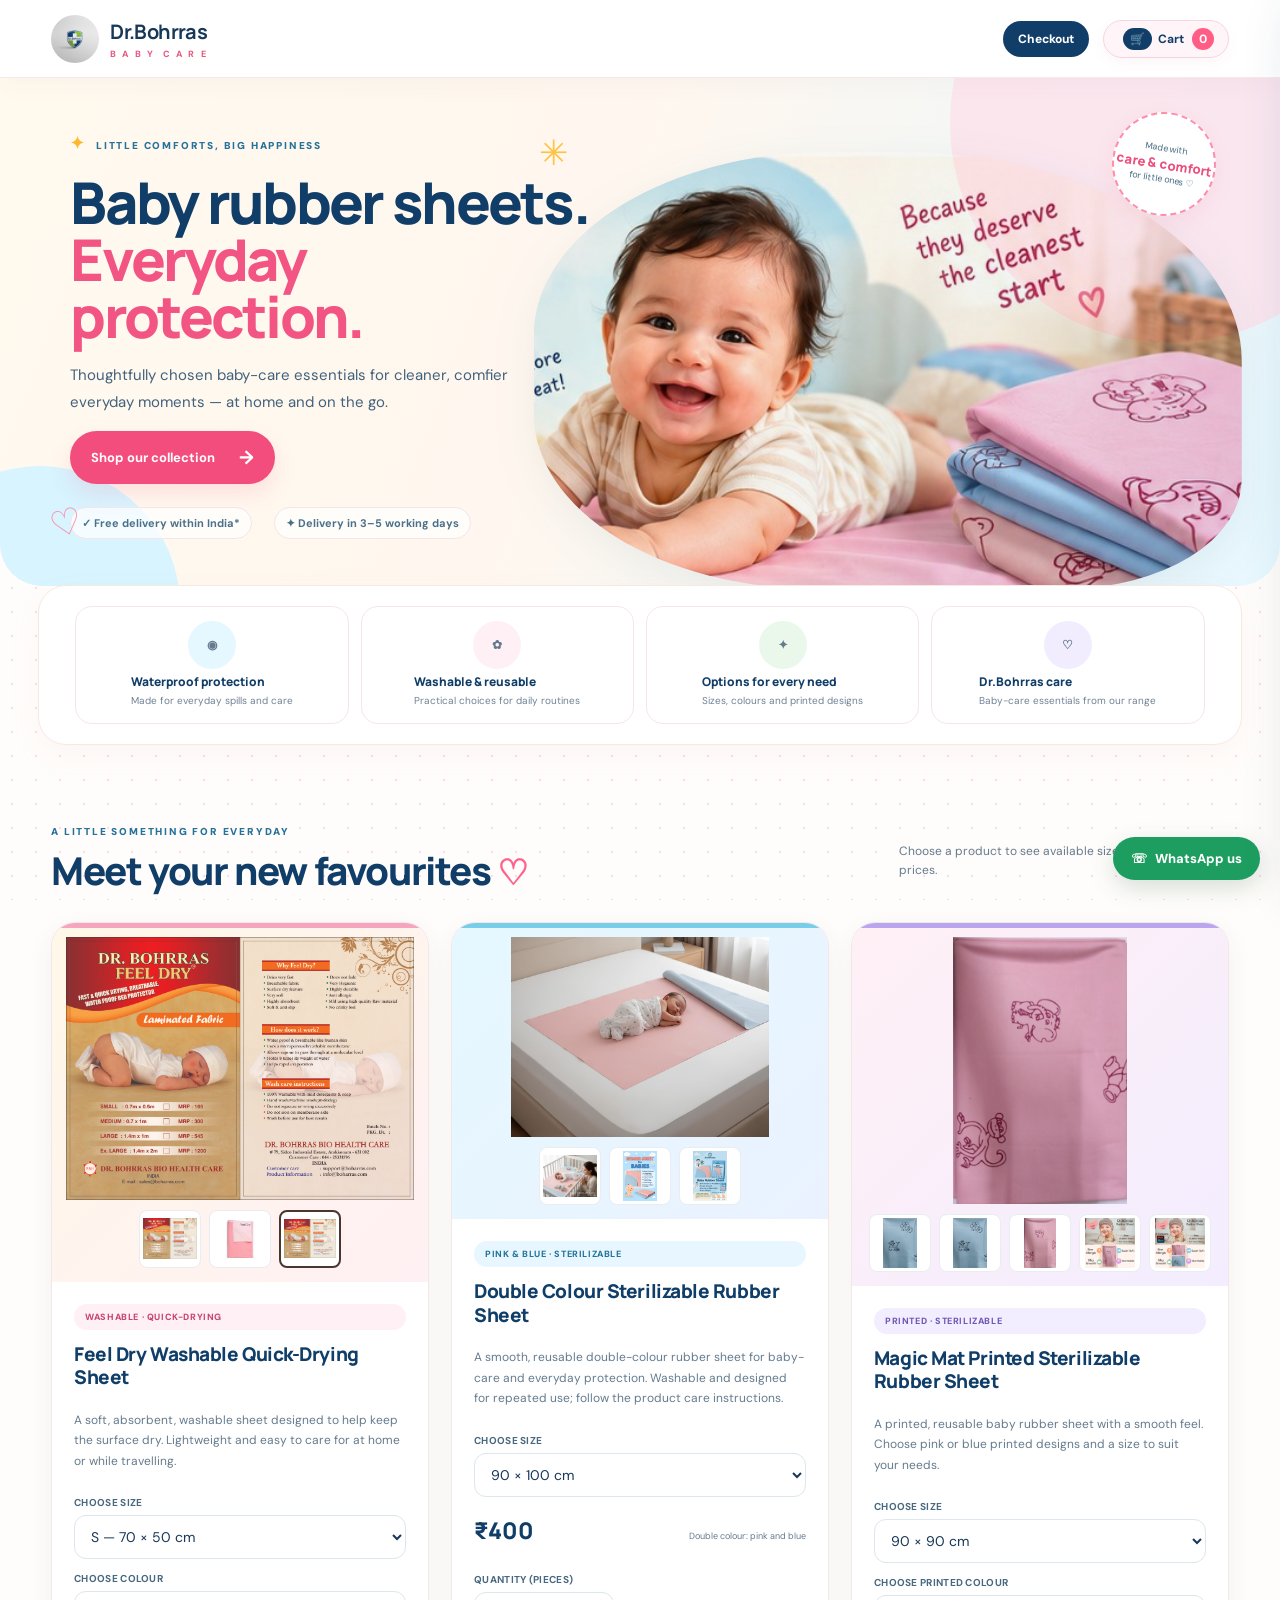
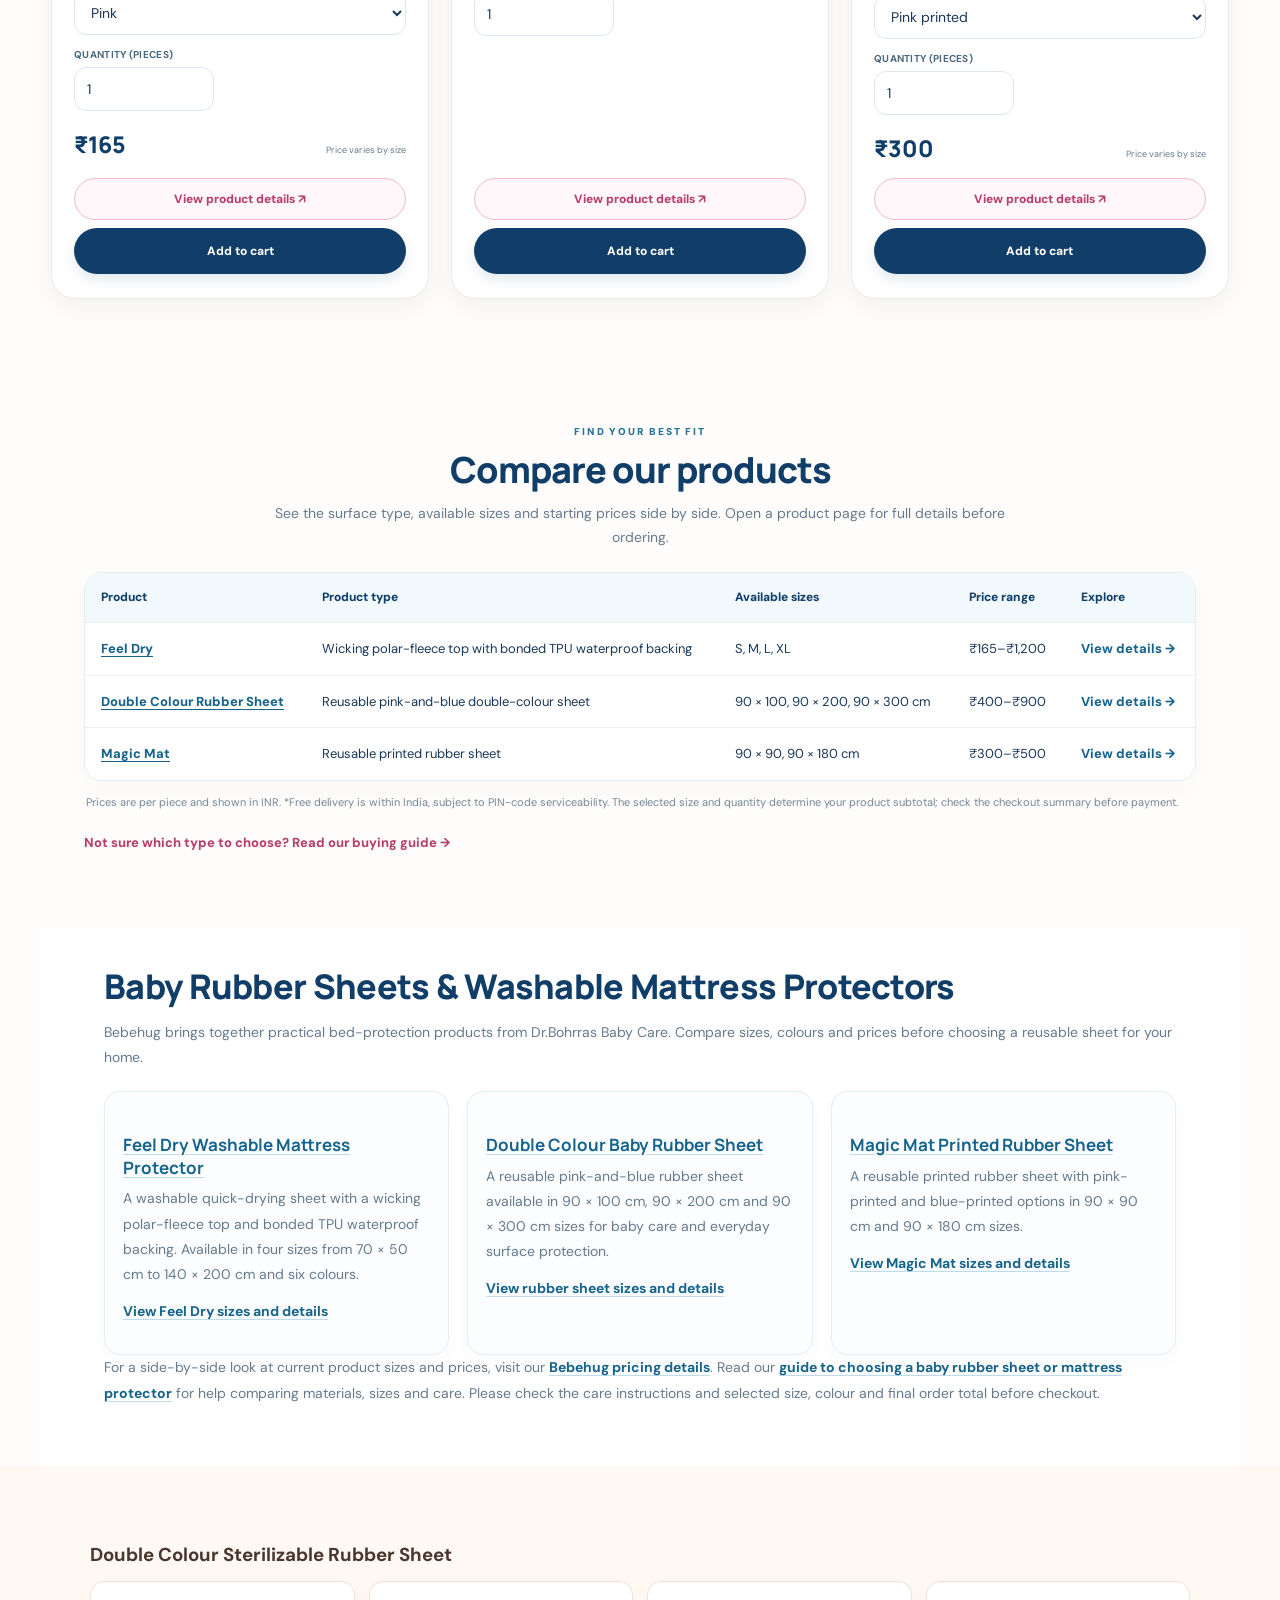
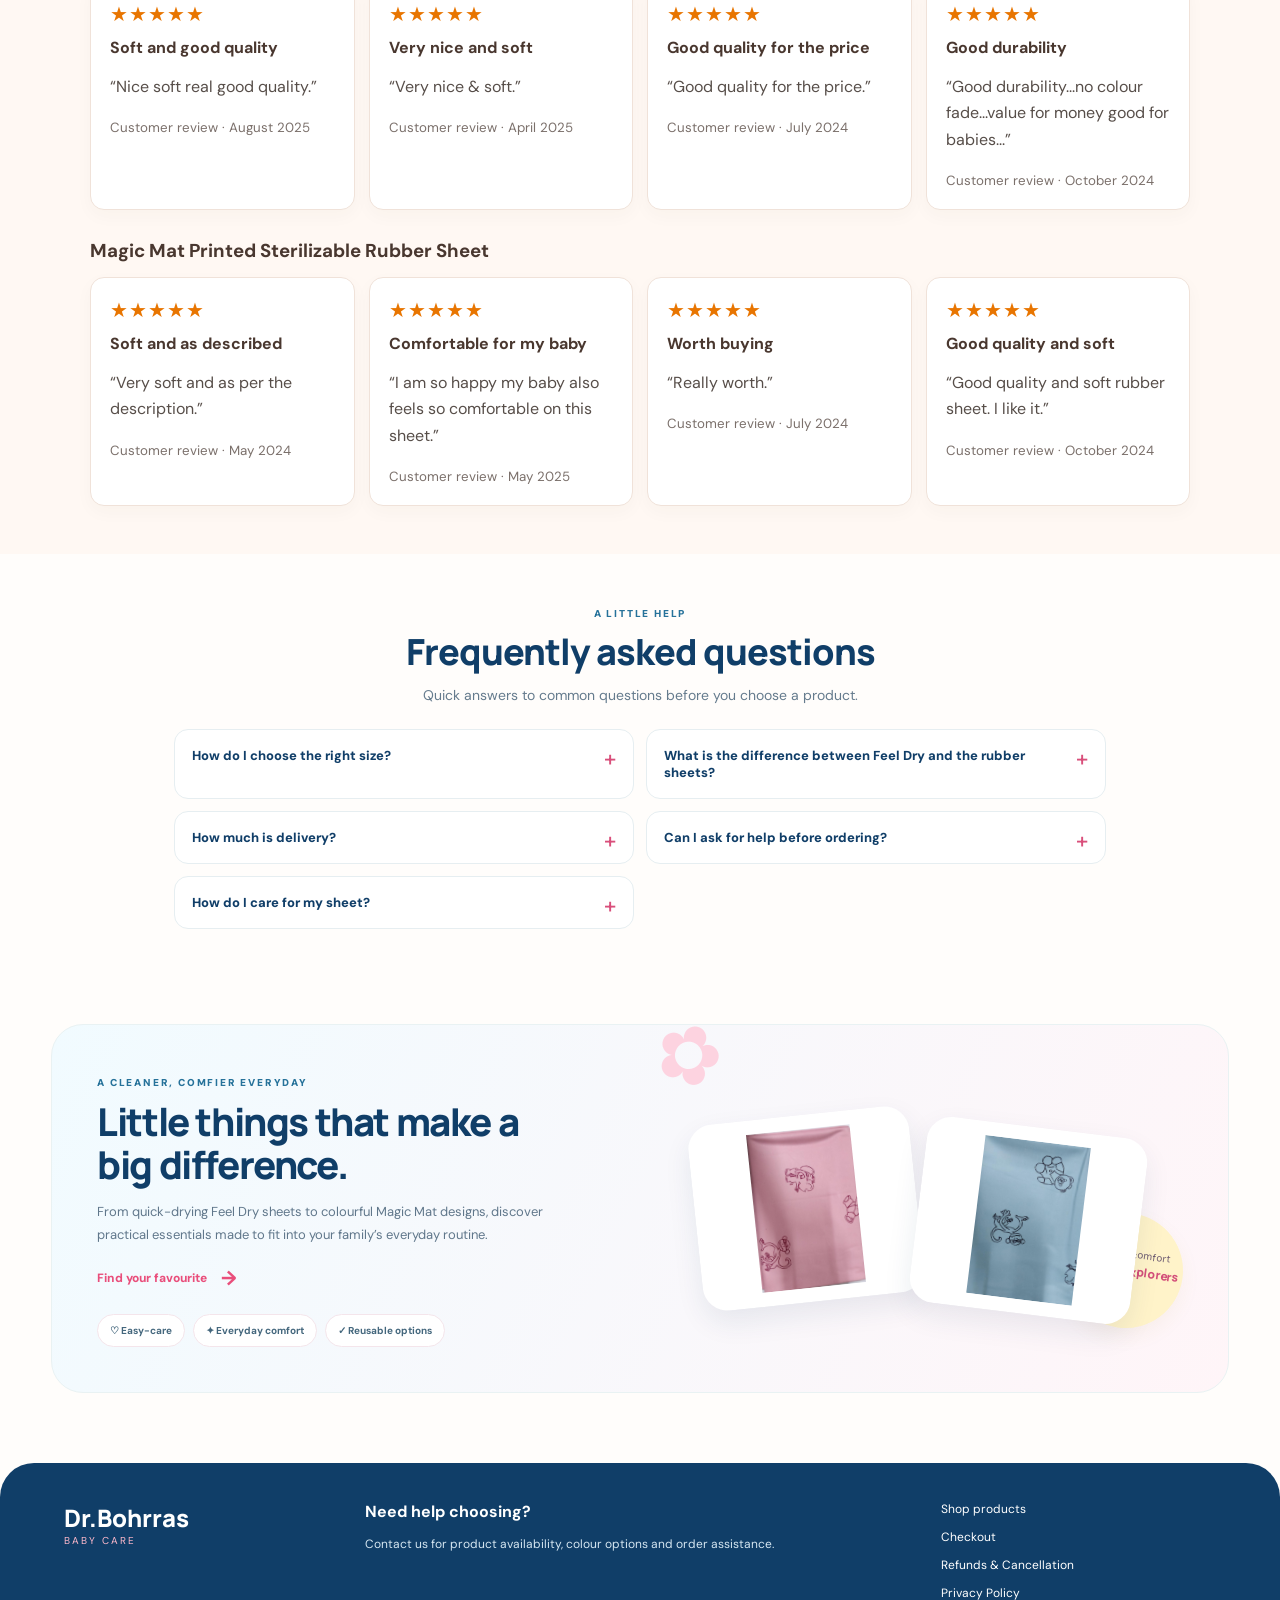
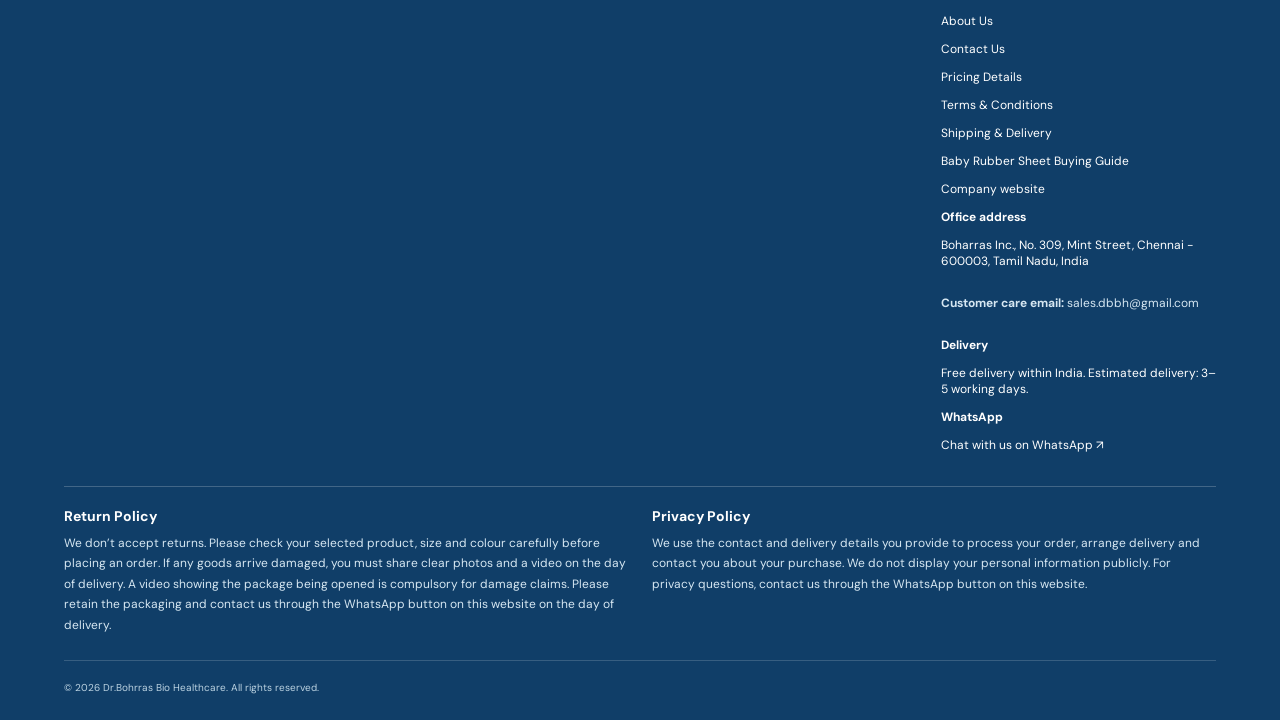
==== commit 79ce3754: "Remove duplicate main image from homepage thumbnail strip" ====
--- a/index.html
+++ b/index.html
@@ -12,7 +12,7 @@
 <meta property="og:description" content="Explore Feel Dry washable mattress protectors, Double Colour Rubber Sheets and Magic Mat printed sheets from Dr.Bohrras Baby Care.">
 <meta property="og:url" content="https://bebehug.com/">
 <meta property="og:image" content="https://bebehug.com/assets/baby-hero.jpg">
-<link rel="stylesheet" href="styles.css?v=20261027-gallery4">
+<link rel="stylesheet" href="styles.css?v=20261027-gallery5">
 <style>.brand-logo{width:48px;height:48px;object-fit:contain;border-radius:50%;background:#fff;flex:0 0 auto}.topbar{gap:14px}.topbar .brand{margin-right:auto}.hero-notes{display:grid;grid-template-columns:repeat(2,minmax(0,max-content));align-items:center;gap:10px 22px}.trust-strip{display:grid;grid-template-columns:repeat(4,minmax(0,1fr));align-items:center}.trust-item{min-width:0;align-items:center}.product-image{height:auto;min-height:245px;padding:14px;display:flex;flex-direction:column;gap:10px}.product-main-photo{width:100%;height:200px;object-fit:contain!important;background:transparent}.product-photo-thumbs{display:flex;gap:8px;justify-content:center;align-items:center;flex-wrap:wrap;width:100%}.product-photo-thumbs img{width:62px;height:58px;object-fit:contain;background:#fff;border:1px solid #e9edf0;border-radius:8px;padding:3px;mix-blend-mode:normal!important}.gallery-thumb{display:inline-flex;align-items:center;justify-content:center;padding:0;border:0;background:transparent;border-radius:8px;cursor:pointer}.gallery-thumb:focus-visible{outline:2px solid #49372f;outline-offset:2px}.gallery-thumb.is-active img{border:2px solid #49372f}.product-main-photo{cursor:zoom-in}.photo-lightbox{position:fixed;inset:0;background:rgba(25,20,18,.86);display:none;align-items:center;justify-content:center;padding:24px;z-index:9999}.photo-lightbox.is-open{display:flex}.photo-lightbox img{max-width:min(92vw,1000px);max-height:88vh;object-fit:contain;background:#fff;border-radius:12px}.photo-lightbox-close{position:absolute;top:18px;right:22px;background:#fff;border:0;border-radius:50%;width:42px;height:42px;font-size:24px;cursor:pointer}.customer-reviews{padding:48px 20px;background:#fff8f3}.reviews-inner{max-width:1100px;margin:auto}.reviews-heading{text-align:center;margin-bottom:30px}.reviews-heading h2{font:800 clamp(27px,4vw,36px) Manrope;color:#49372f;margin:10px 0}.reviews-heading p{color:#6d625d}.reviews-inner h3{color:#49372f;margin:28px 0 14px}.review-grid{display:grid;grid-template-columns:repeat(auto-fit,minmax(220px,1fr));gap:14px}.review-card{background:#fff;border:1px solid #f0e2d9;border-radius:14px;padding:19px;box-shadow:0 6px 18px #49372f08}.review-stars{color:#e87500;font-size:20px;letter-spacing:1px}.review-card h4{margin:10px 0 7px;color:#49372f}.review-card p{line-height:1.65;color:#574e49}.review-card small{color:#7b706b}.review-note{font-size:12px;text-align:center;color:#6d625d;margin:22px 0 0}.footer-policies{grid-column:1/-1;display:grid;grid-template-columns:1fr 1fr;gap:24px;border-top:1px solid #ffffff35;padding-top:20px;margin-top:8px}.footer-policies h3{font-size:14px;margin:0 0 8px}.footer-policies p{margin:0}.copyright{grid-column:1/-1}@media(max-width:1050px){.trust-strip{grid-template-columns:repeat(2,minmax(0,1fr))}}@media(max-width:760px){.brand-logo{width:43px;height:43px}.hero-notes{grid-template-columns:1fr;gap:7px}.product-image{min-height:0}.product-main-photo{height:190px}.product-photo-thumbs img{width:55px;height:52px}.footer-policies{grid-template-columns:1fr}.reviews-inner h3{font-size:18px}}
 .seo-guide{max-width:1200px;margin:0 auto;padding:38px clamp(18px,5vw,76px) 48px;background:#fff}
 .seo-guide h2{font:800 clamp(24px,3vw,34px)/1.2 Manrope,sans-serif;color:#103e68;letter-spacing:-.7px;margin:0 0 13px}
@@ -206,7 +206,6 @@
       <div class="product-image blue-bg" data-gallery-key="double-colour">
         <img class="product-main-photo" src="assets/double-rubber-detail.jpeg" alt="Double colour pink and blue rubber sheet laid on a bed">
         <div class="product-photo-thumbs" aria-label="More Double Colour Rubber Sheet photos">
-          <button class="gallery-thumb" type="button" aria-label="Show original Double Colour sheet photo"><img src="assets/double-rubber-detail.jpeg" alt="Double Colour pink and blue sheet on a bed"></button>
           <button class="gallery-thumb" type="button" aria-label="Show Double Colour sheet lifestyle photo"><img src="assets/double-colour-lifestyle.webp" alt="Baby resting on the pink and blue Double Colour Rubber Sheet"></button>
           <button class="gallery-thumb" type="button" aria-label="Show Double Colour sheet features"><img src="assets/double-colour-features.webp" alt="Double Colour Rubber Sheet features and available sizes"></button>
           <button class="gallery-thumb" type="button" aria-label="Show Dr.Bohrras Double Colour product poster"><img src="assets/double-colour-product-poster.webp" alt="Dr.Bohrras Double Colour Baby Rubber Sheet product poster"></button>
@@ -495,7 +494,7 @@
 </a>
 
 <script src="config.js"></script>
-<script src="gallery.js?v=20261027-gallery4"></script>
+<script src="gallery.js?v=20261027-gallery5"></script>
 <script src="script.js"></script>
 
 
--- a/styles.css
+++ b/styles.css
@@ -246,3 +246,41 @@
   line-height:1.5;
   text-align:center;
 }
+
+
+/* Use the same polished thumbnail-button treatment on product detail pages */
+.detail-visual .detail-thumbs .gallery-thumb{
+  display:inline-flex;
+  flex:0 1 28%;
+  align-items:center;
+  justify-content:center;
+  width:28%;
+  height:68px;
+  min-height:68px;
+  padding:4px;
+  border:1px solid #e9edf0;
+  border-radius:12px;
+  background:#fff;
+  cursor:pointer;
+}
+.detail-visual .detail-thumbs .gallery-thumb:hover,
+.detail-visual .detail-thumbs .gallery-thumb.is-active{
+  border-color:#8dcde1;
+}
+.detail-visual .detail-thumbs .gallery-thumb:focus-visible{
+  outline:3px solid #2584b8;
+  outline-offset:2px;
+}
+.detail-visual .detail-thumbs .gallery-thumb > img{
+  display:block;
+  width:100%;
+  max-width:100%;
+  height:100%;
+  margin:0;
+  padding:0;
+  object-fit:contain;
+  background:transparent;
+  border:0;
+  border-radius:7px;
+  mix-blend-mode:normal!important;
+}
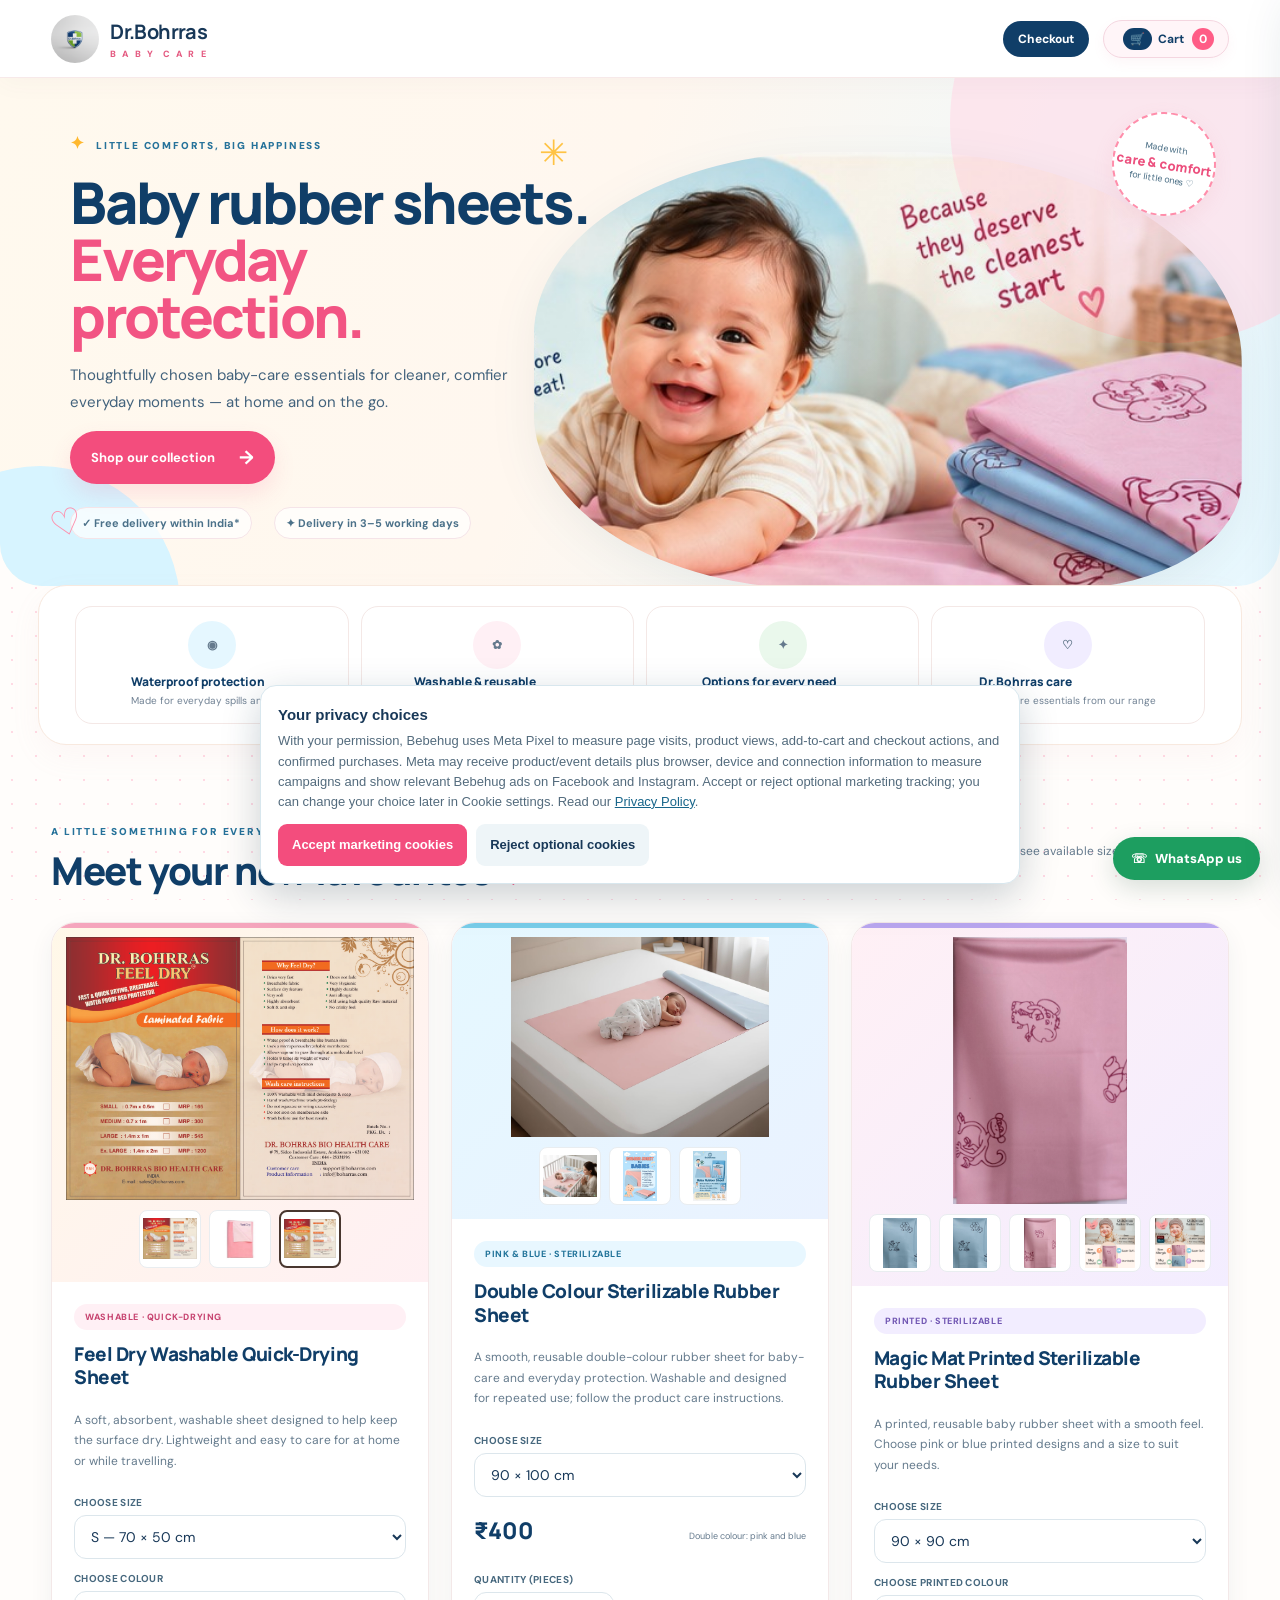
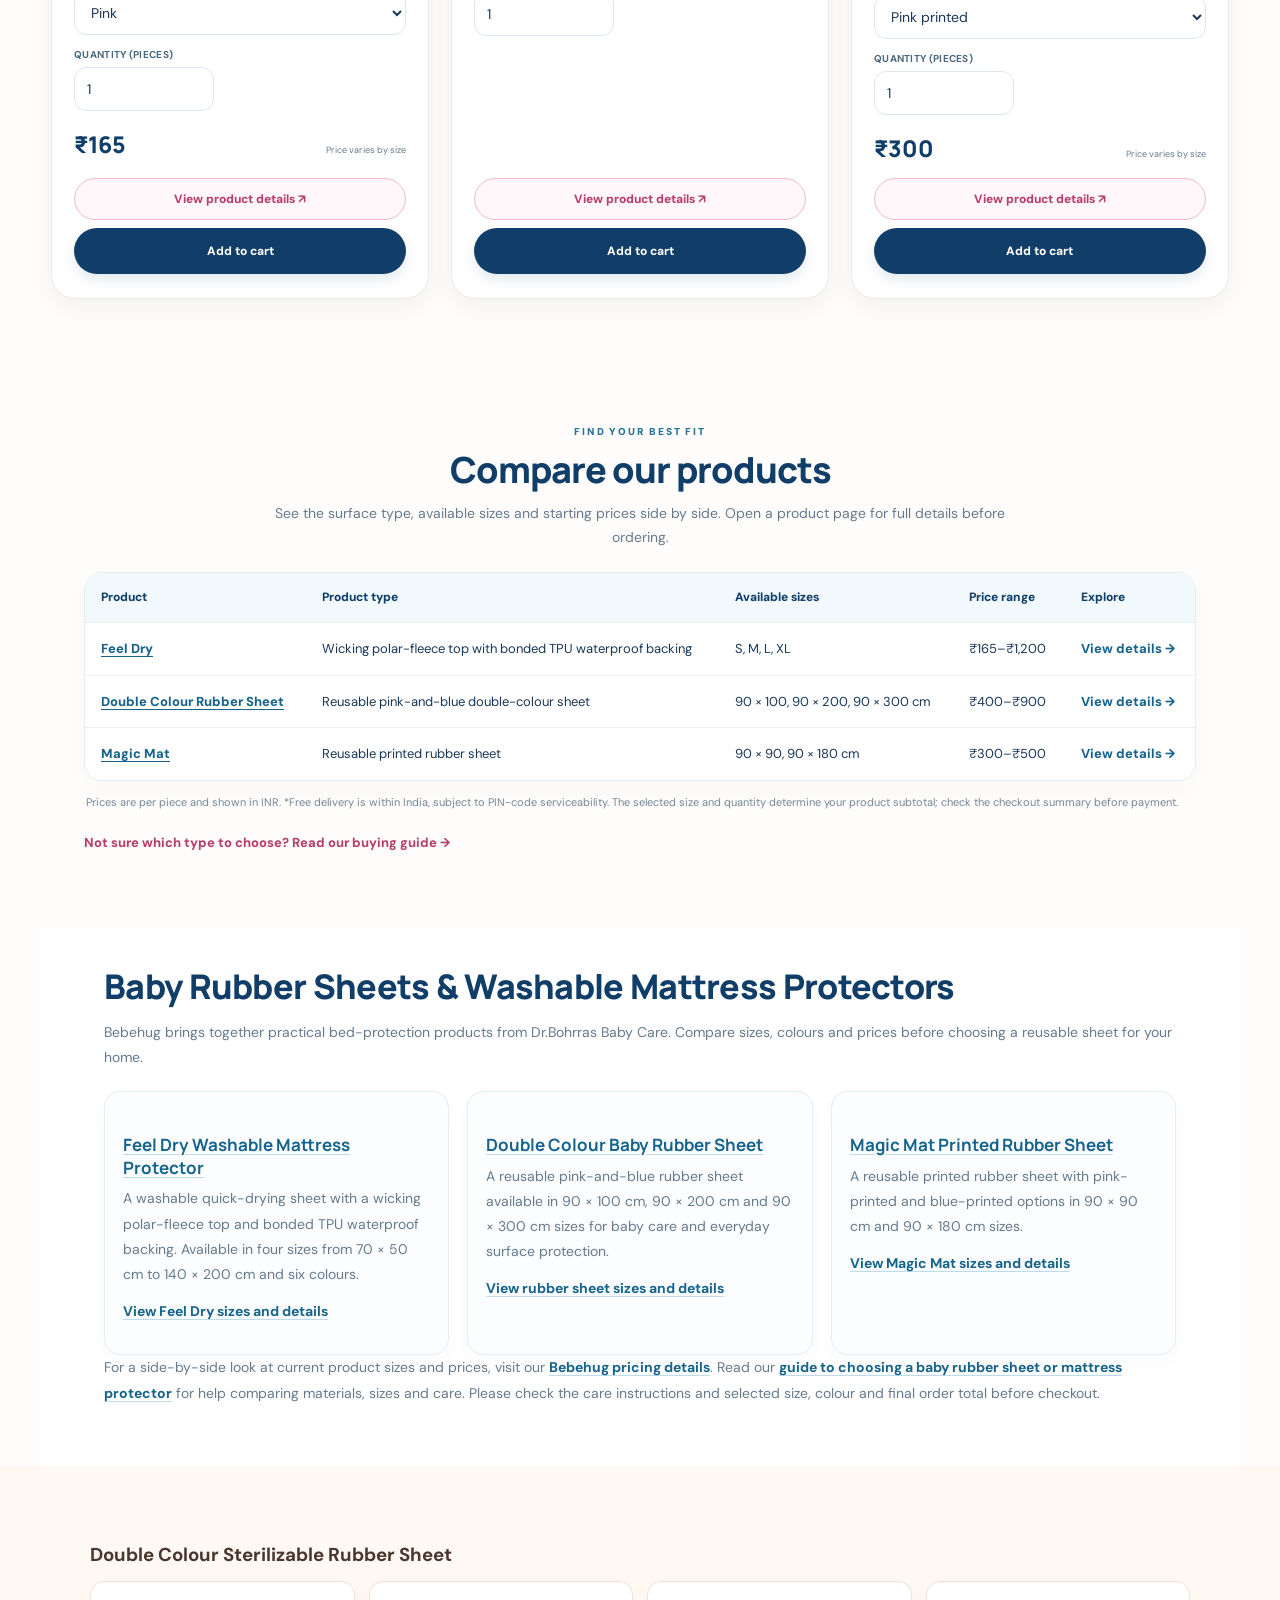
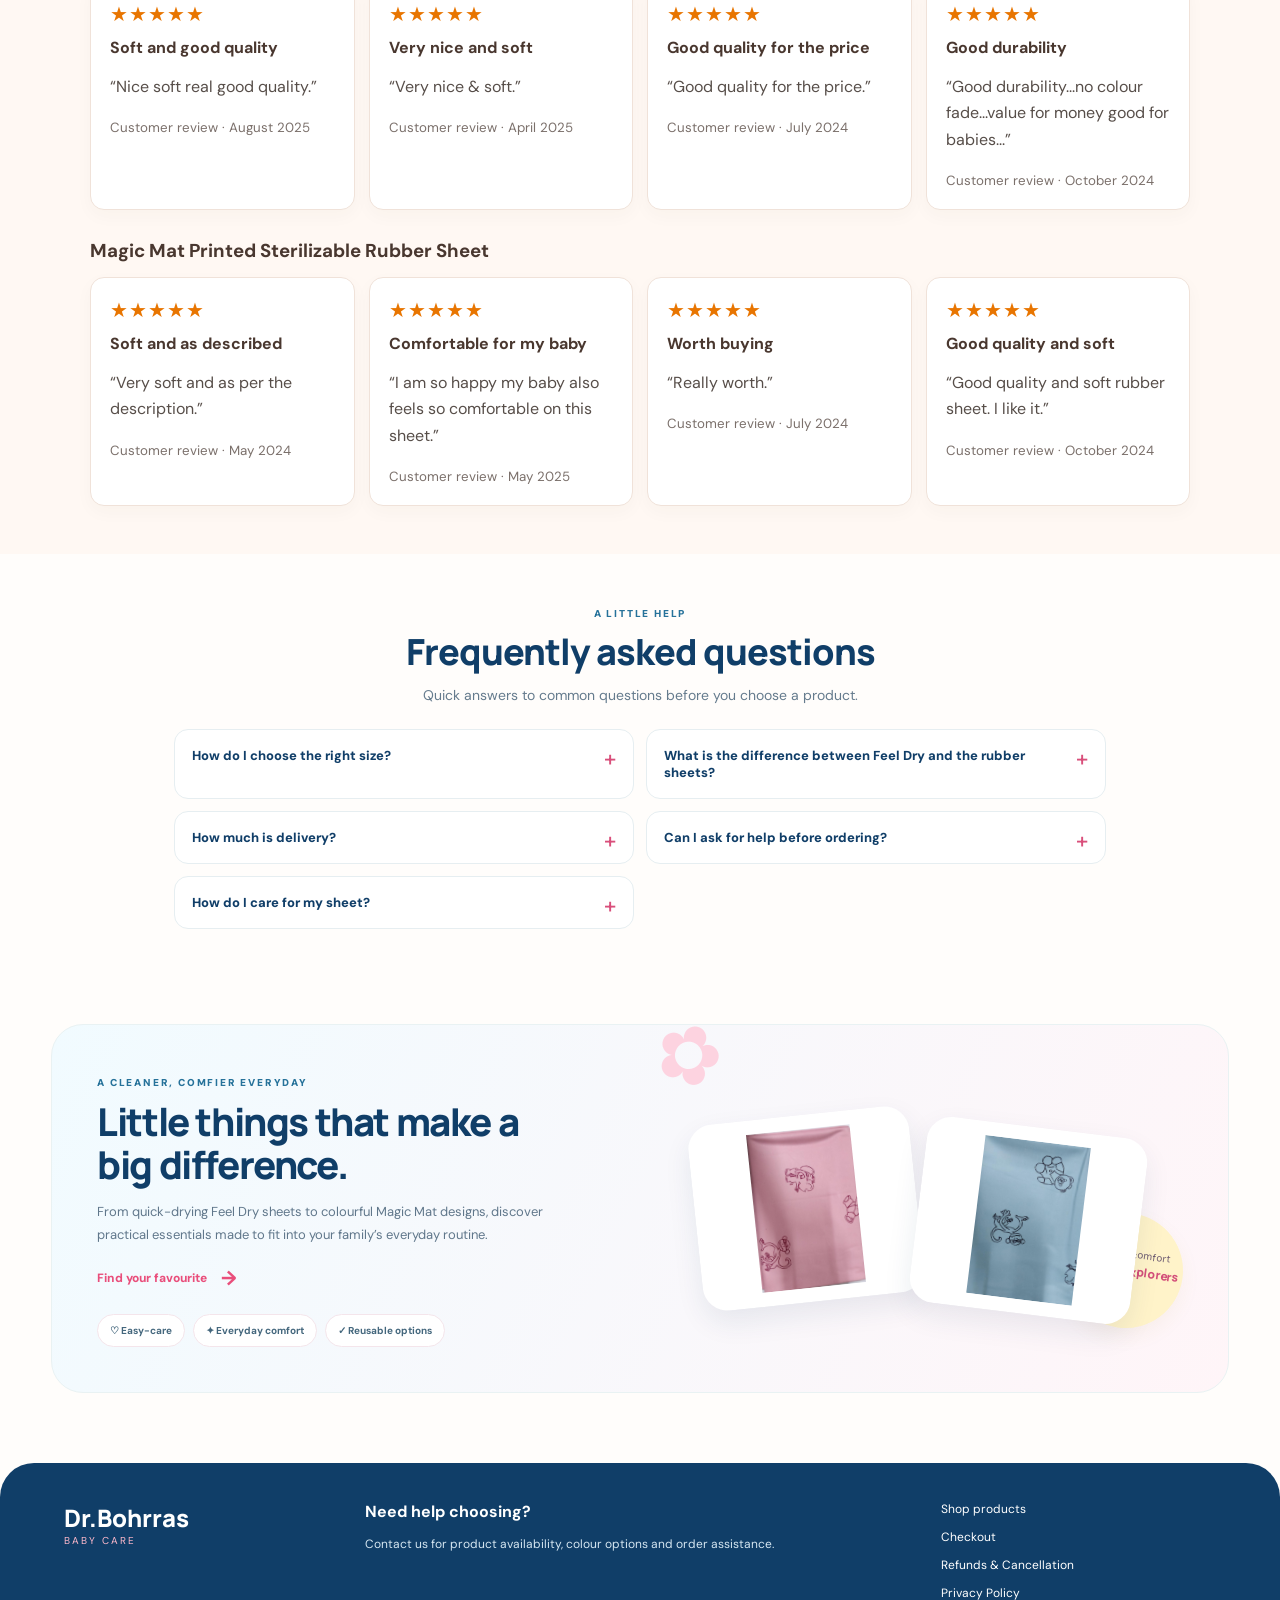
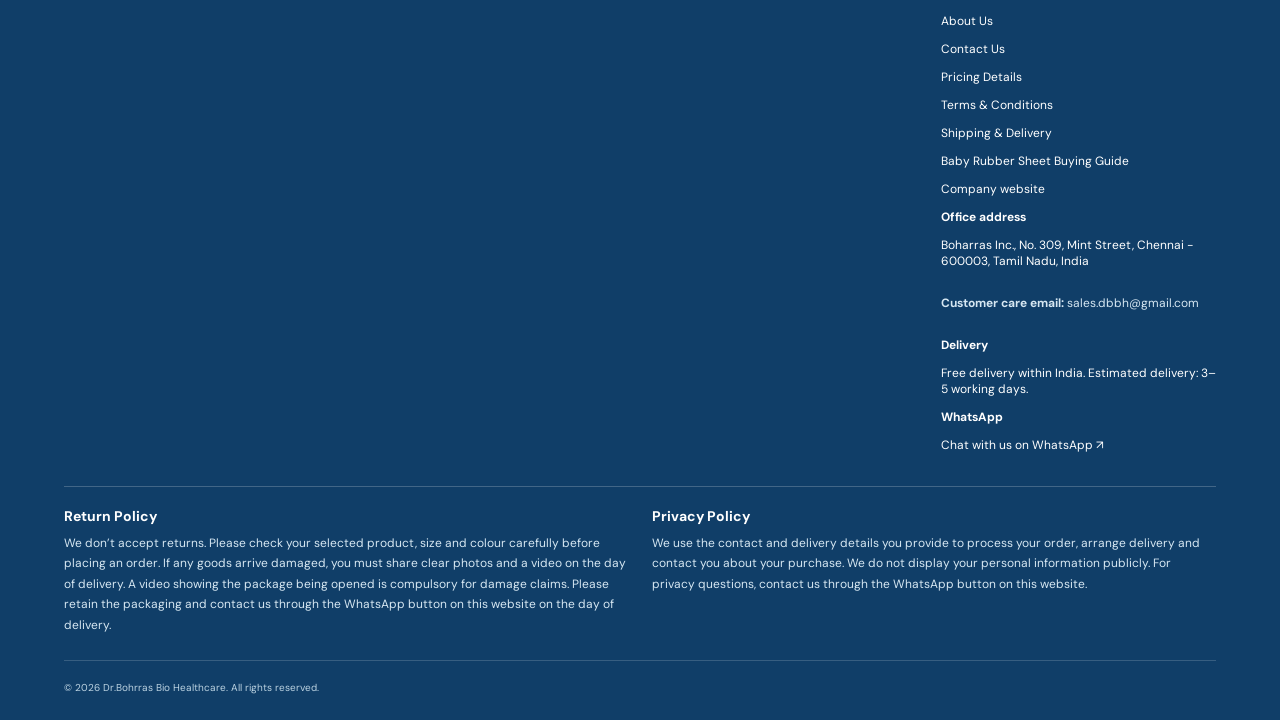
==== commit 3da300ff: "Load consent-controlled Bebehug Meta Pixel" ====
--- a/index.html
+++ b/index.html
@@ -25,6 +25,7 @@
 @media(max-width:760px){.seo-guide{padding:30px 17px 36px}.seo-guide .seo-guide-grid{grid-template-columns:1fr;gap:12px}}
 </style>
 <script type="application/ld+json">{"@context":"https://schema.org","@graph":[{"@type":"Organization","@id":"https://bebehug.com/#organization","name":"Boharras Inc.","alternateName":"Dr.Bohrras Baby Care","url":"https://bebehug.com/","logo":"https://bebehug.com/assets/drbohrras-logo.png","email":"sales.dbbh@gmail.com","address":{"@type":"PostalAddress","streetAddress":"309, Mint Street, Manmohan Plaza, 1st Floor","addressLocality":"Chennai","addressRegion":"Tamil Nadu","postalCode":"600003","addressCountry":"IN"}},{"@type":"WebSite","@id":"https://bebehug.com/#website","url":"https://bebehug.com/","name":"Bebehug","publisher":{"@id":"https://bebehug.com/#organization"},"inLanguage":"en-IN"}]}</script>
+<script defer src="meta-pixel.js?v=20261119-consent2"></script>
 </head>
 
 <body>
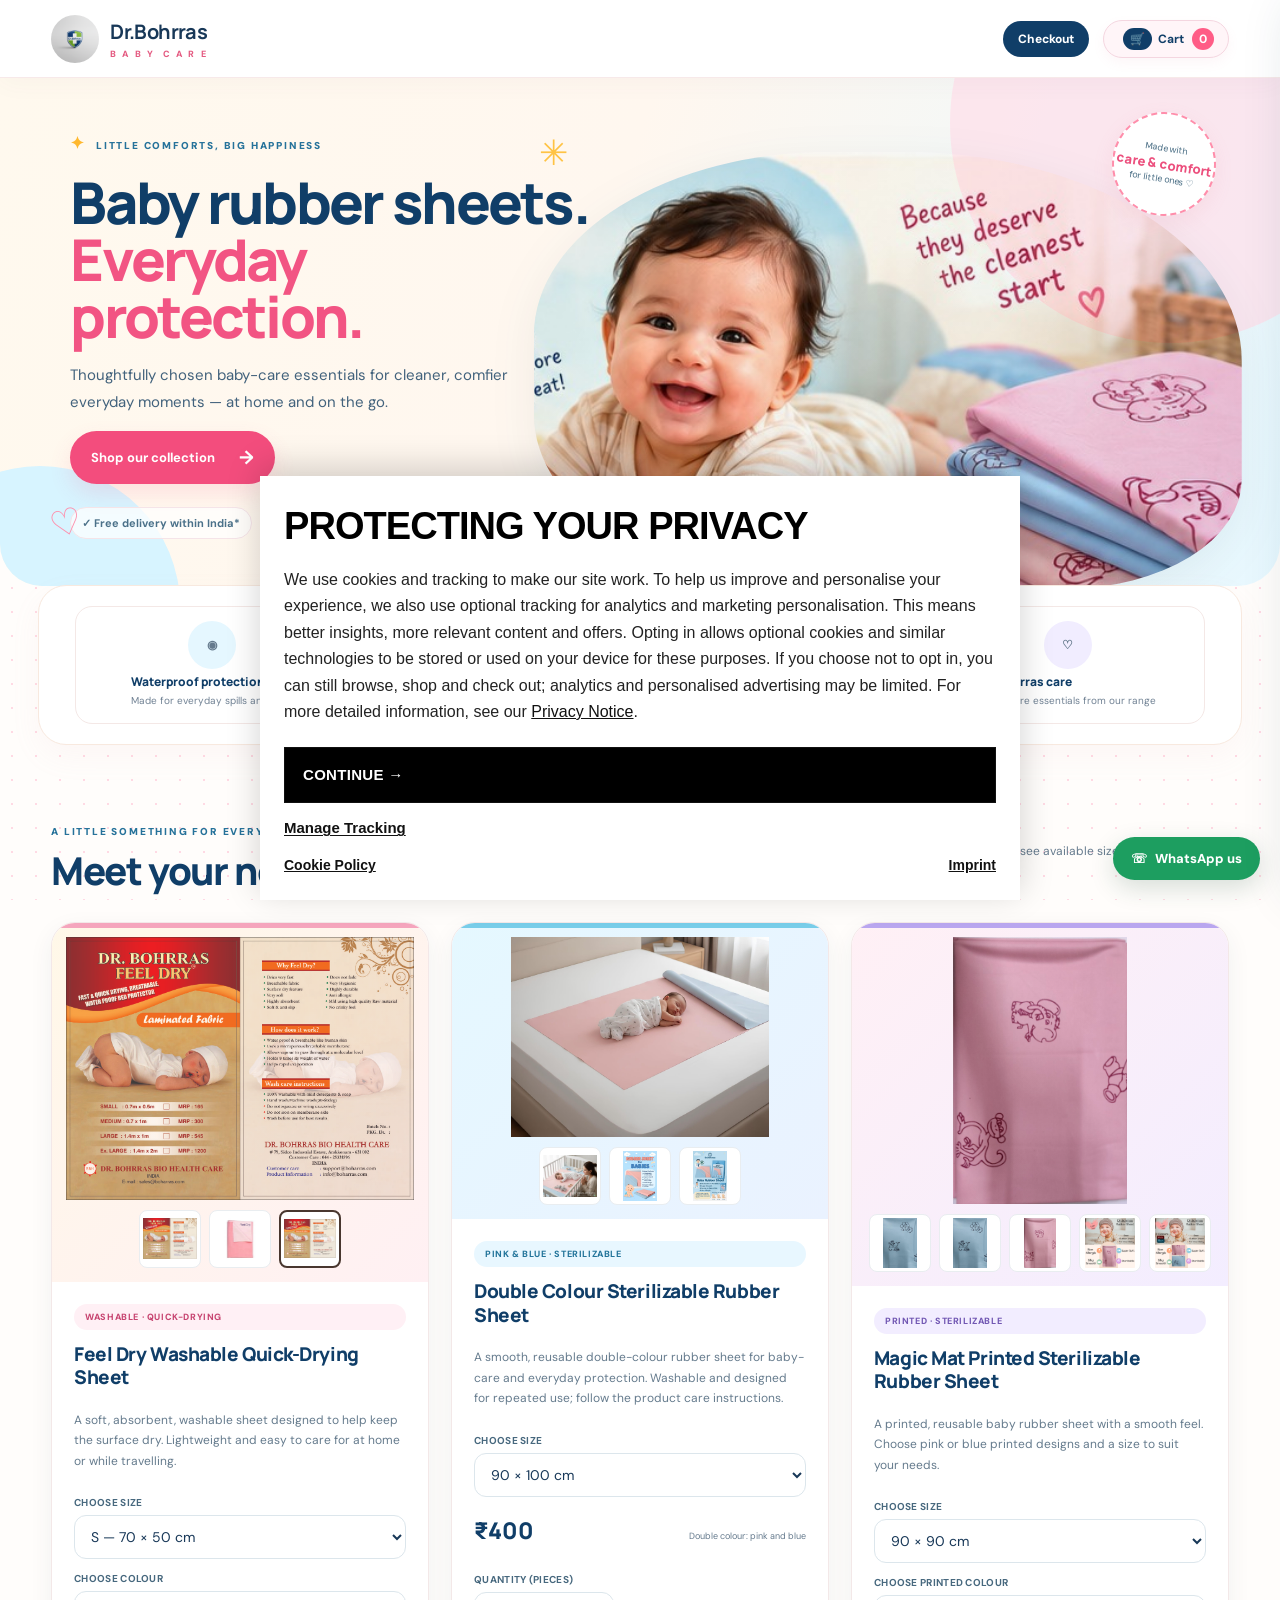
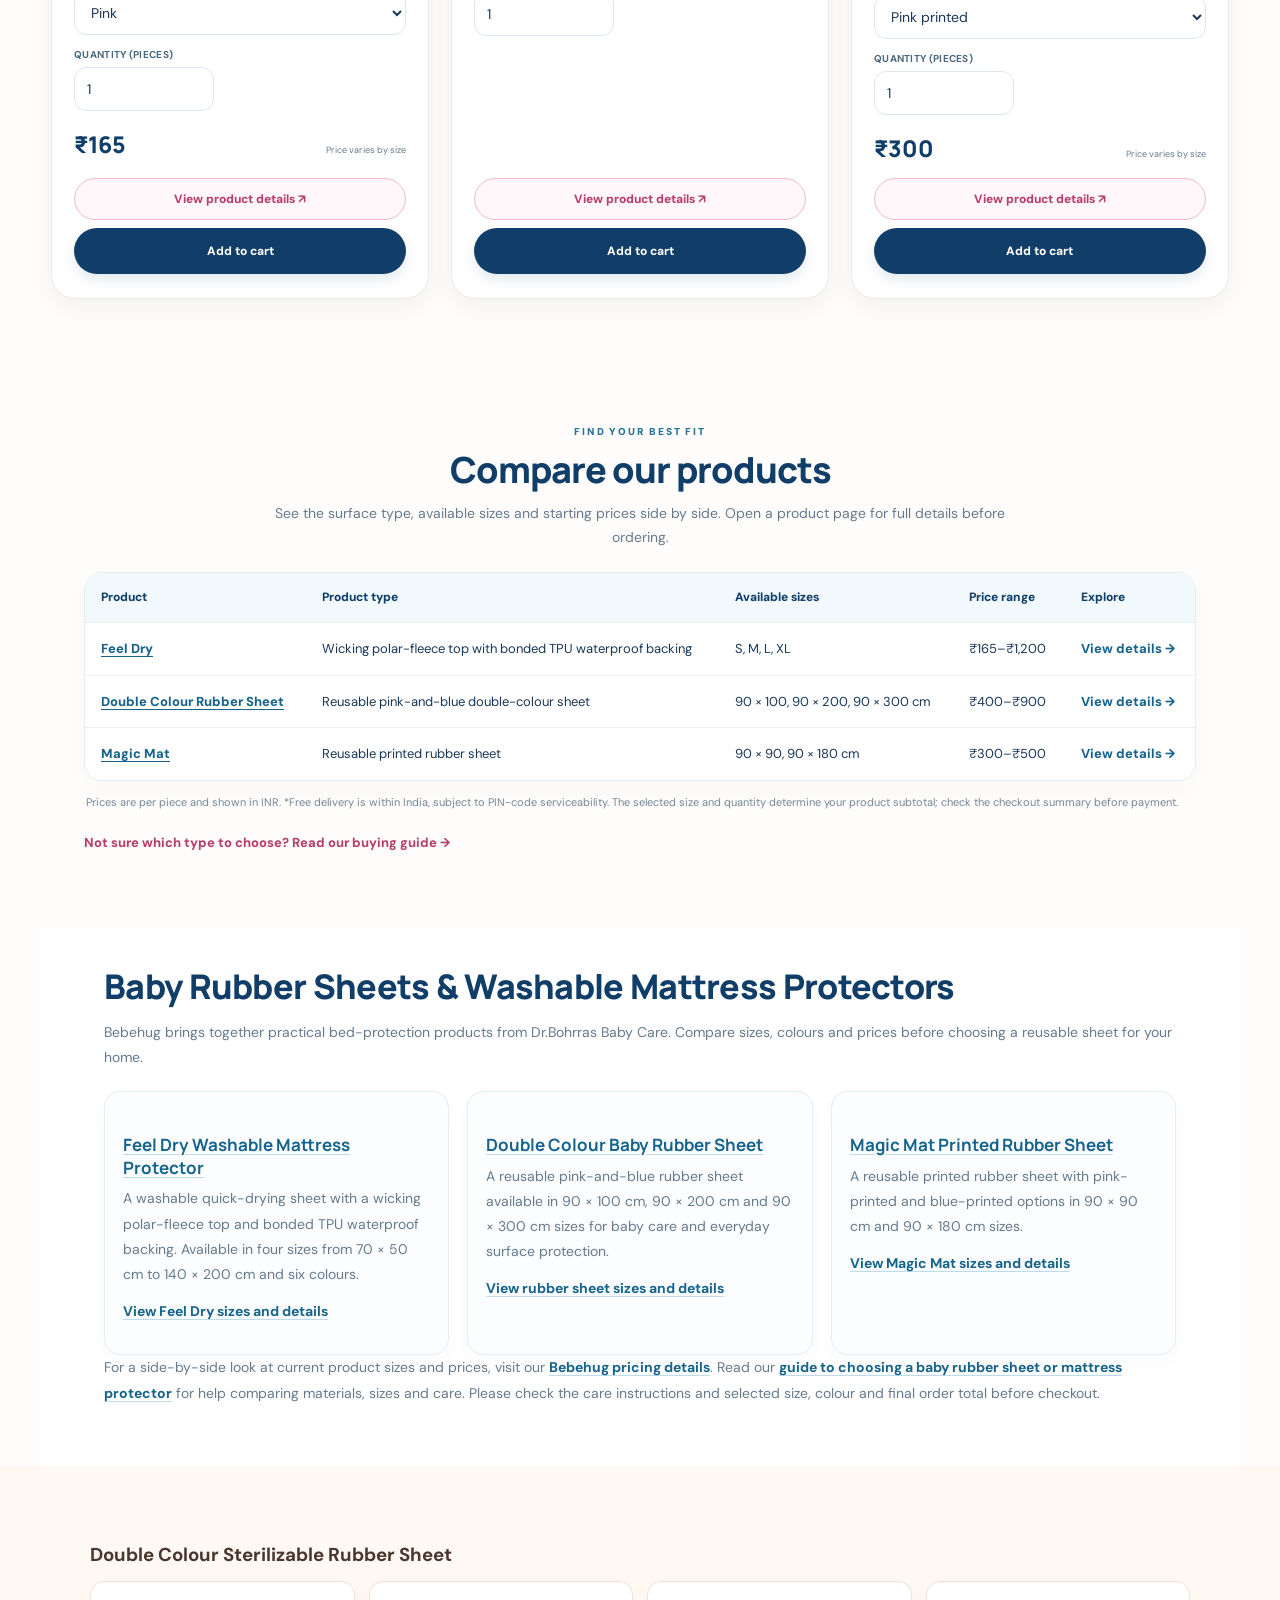
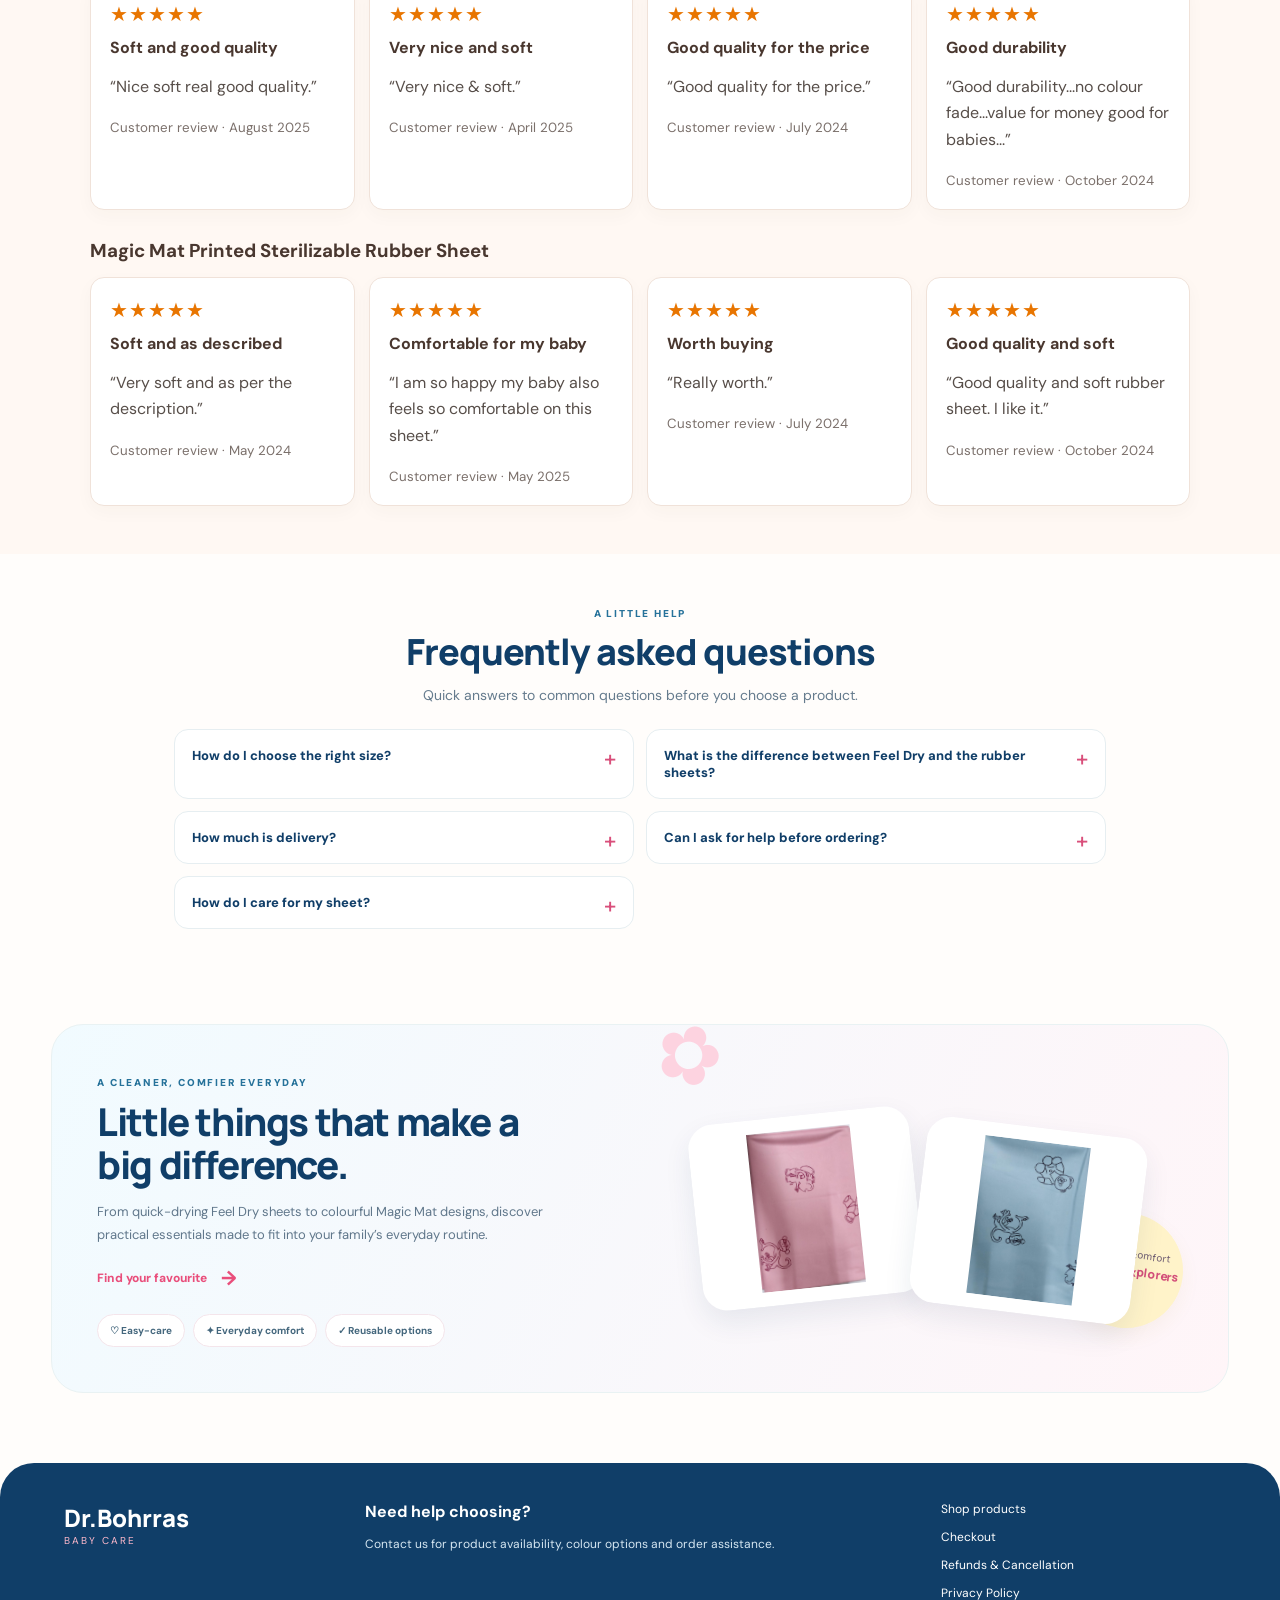
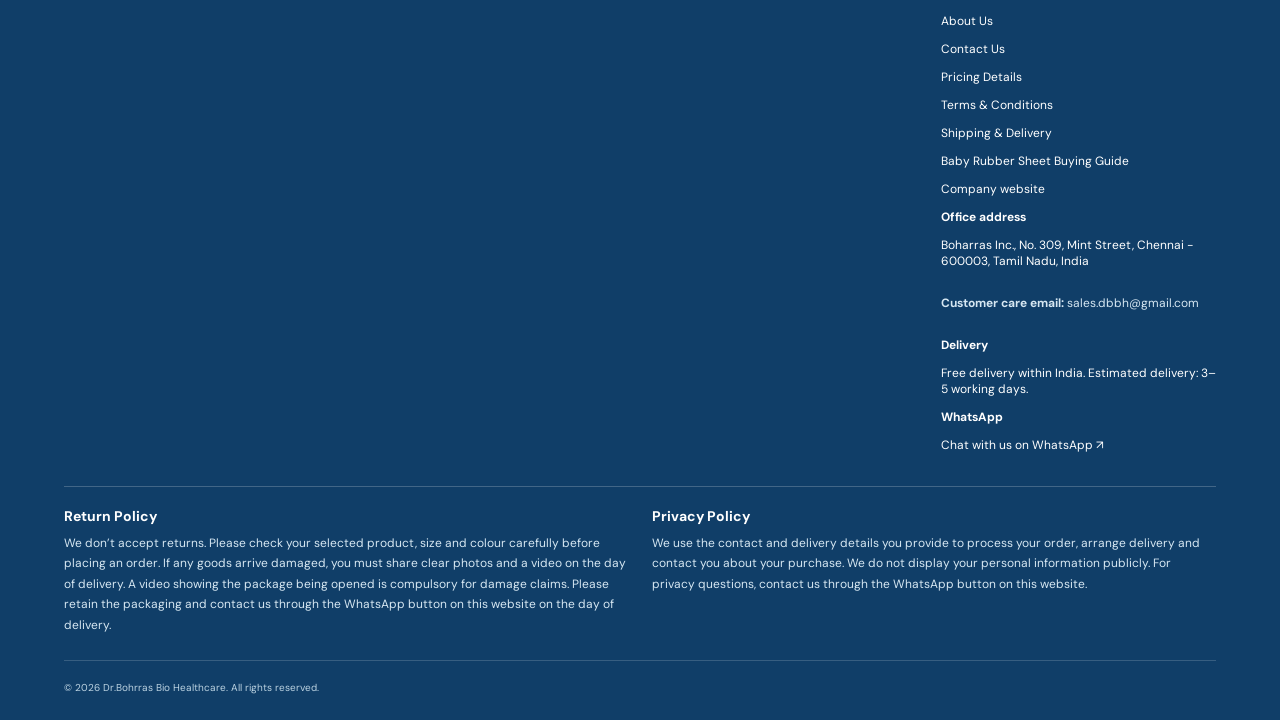
==== commit 86d9b8d6: "Refresh cookie banner script cache version" ====
--- a/index.html
+++ b/index.html
@@ -25,7 +25,7 @@
 @media(max-width:760px){.seo-guide{padding:30px 17px 36px}.seo-guide .seo-guide-grid{grid-template-columns:1fr;gap:12px}}
 </style>
 <script type="application/ld+json">{"@context":"https://schema.org","@graph":[{"@type":"Organization","@id":"https://bebehug.com/#organization","name":"Boharras Inc.","alternateName":"Dr.Bohrras Baby Care","url":"https://bebehug.com/","logo":"https://bebehug.com/assets/drbohrras-logo.png","email":"sales.dbbh@gmail.com","address":{"@type":"PostalAddress","streetAddress":"309, Mint Street, Manmohan Plaza, 1st Floor","addressLocality":"Chennai","addressRegion":"Tamil Nadu","postalCode":"600003","addressCountry":"IN"}},{"@type":"WebSite","@id":"https://bebehug.com/#website","url":"https://bebehug.com/","name":"Bebehug","publisher":{"@id":"https://bebehug.com/#organization"},"inLanguage":"en-IN"}]}</script>
-<script defer src="meta-pixel.js?v=20261119-consent2"></script>
+<script defer src="meta-pixel.js?v=20261120-privacy2"></script>
 </head>
 
 <body>
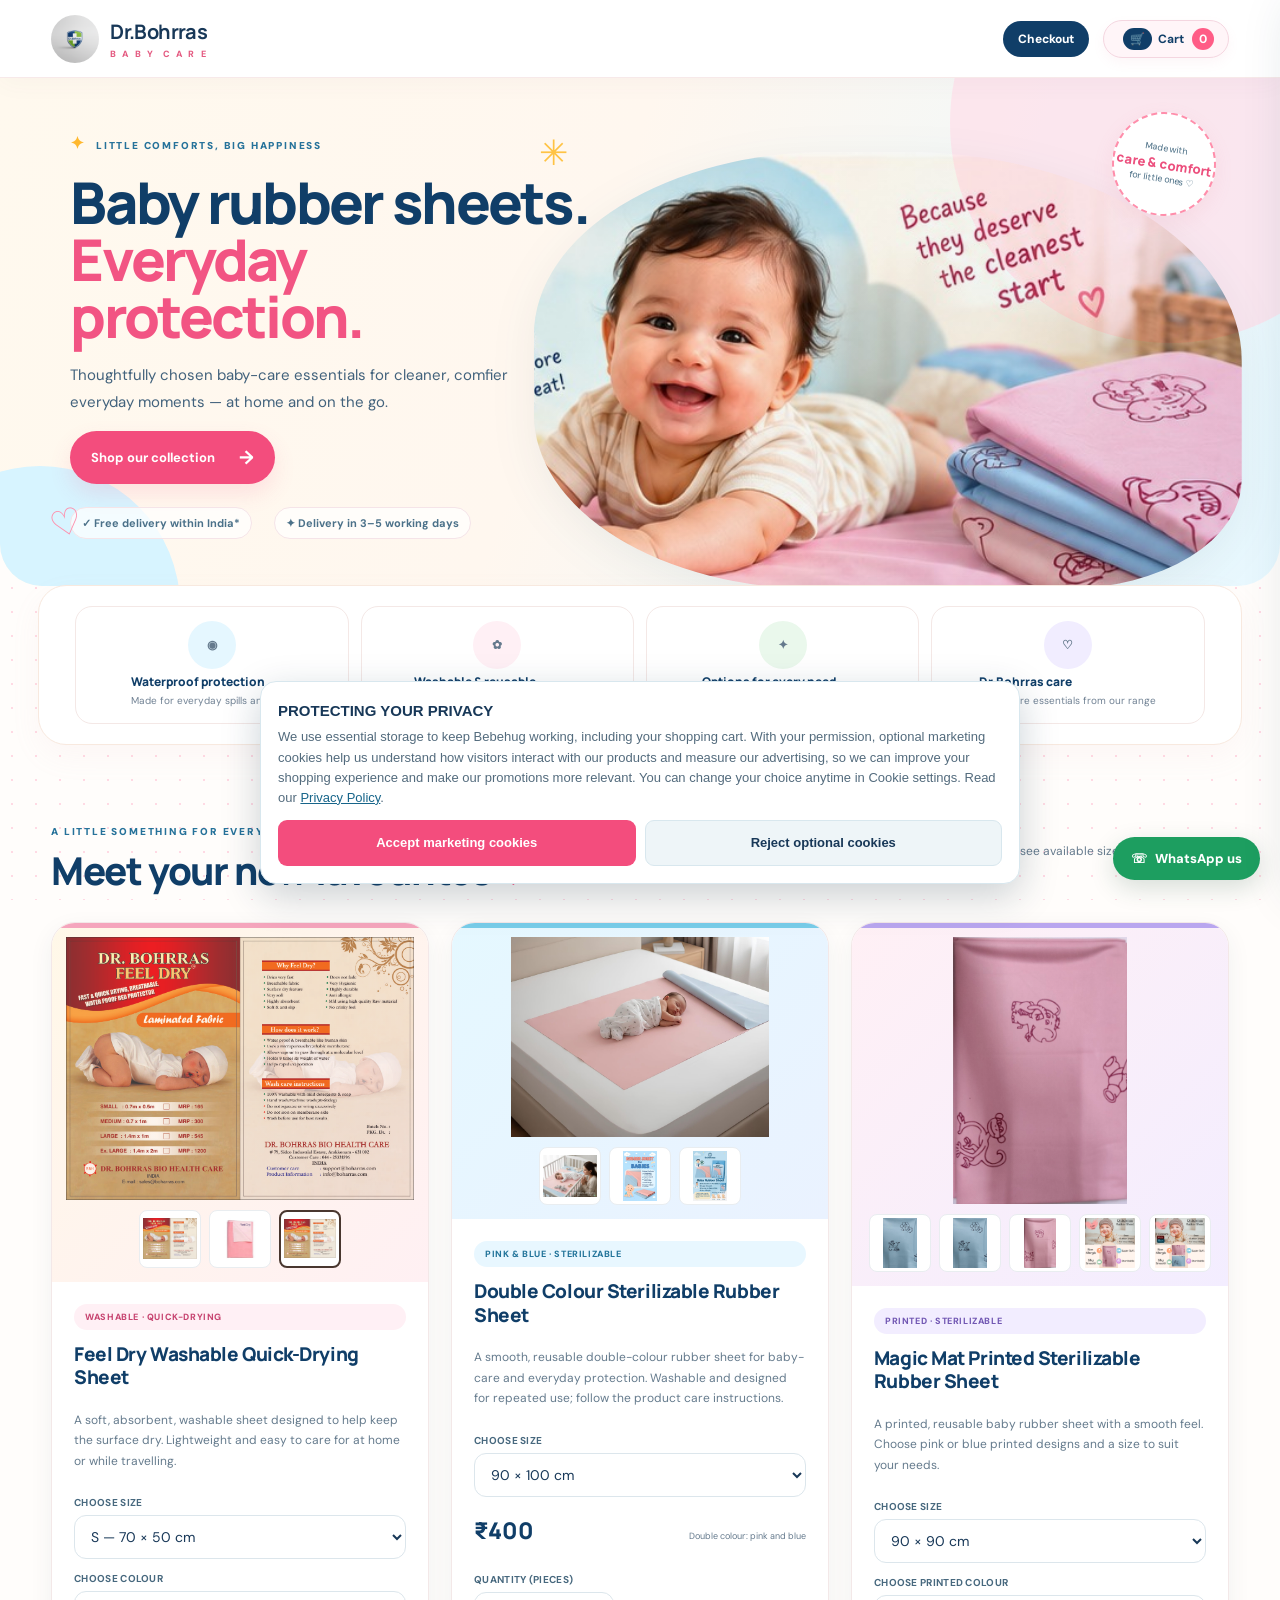
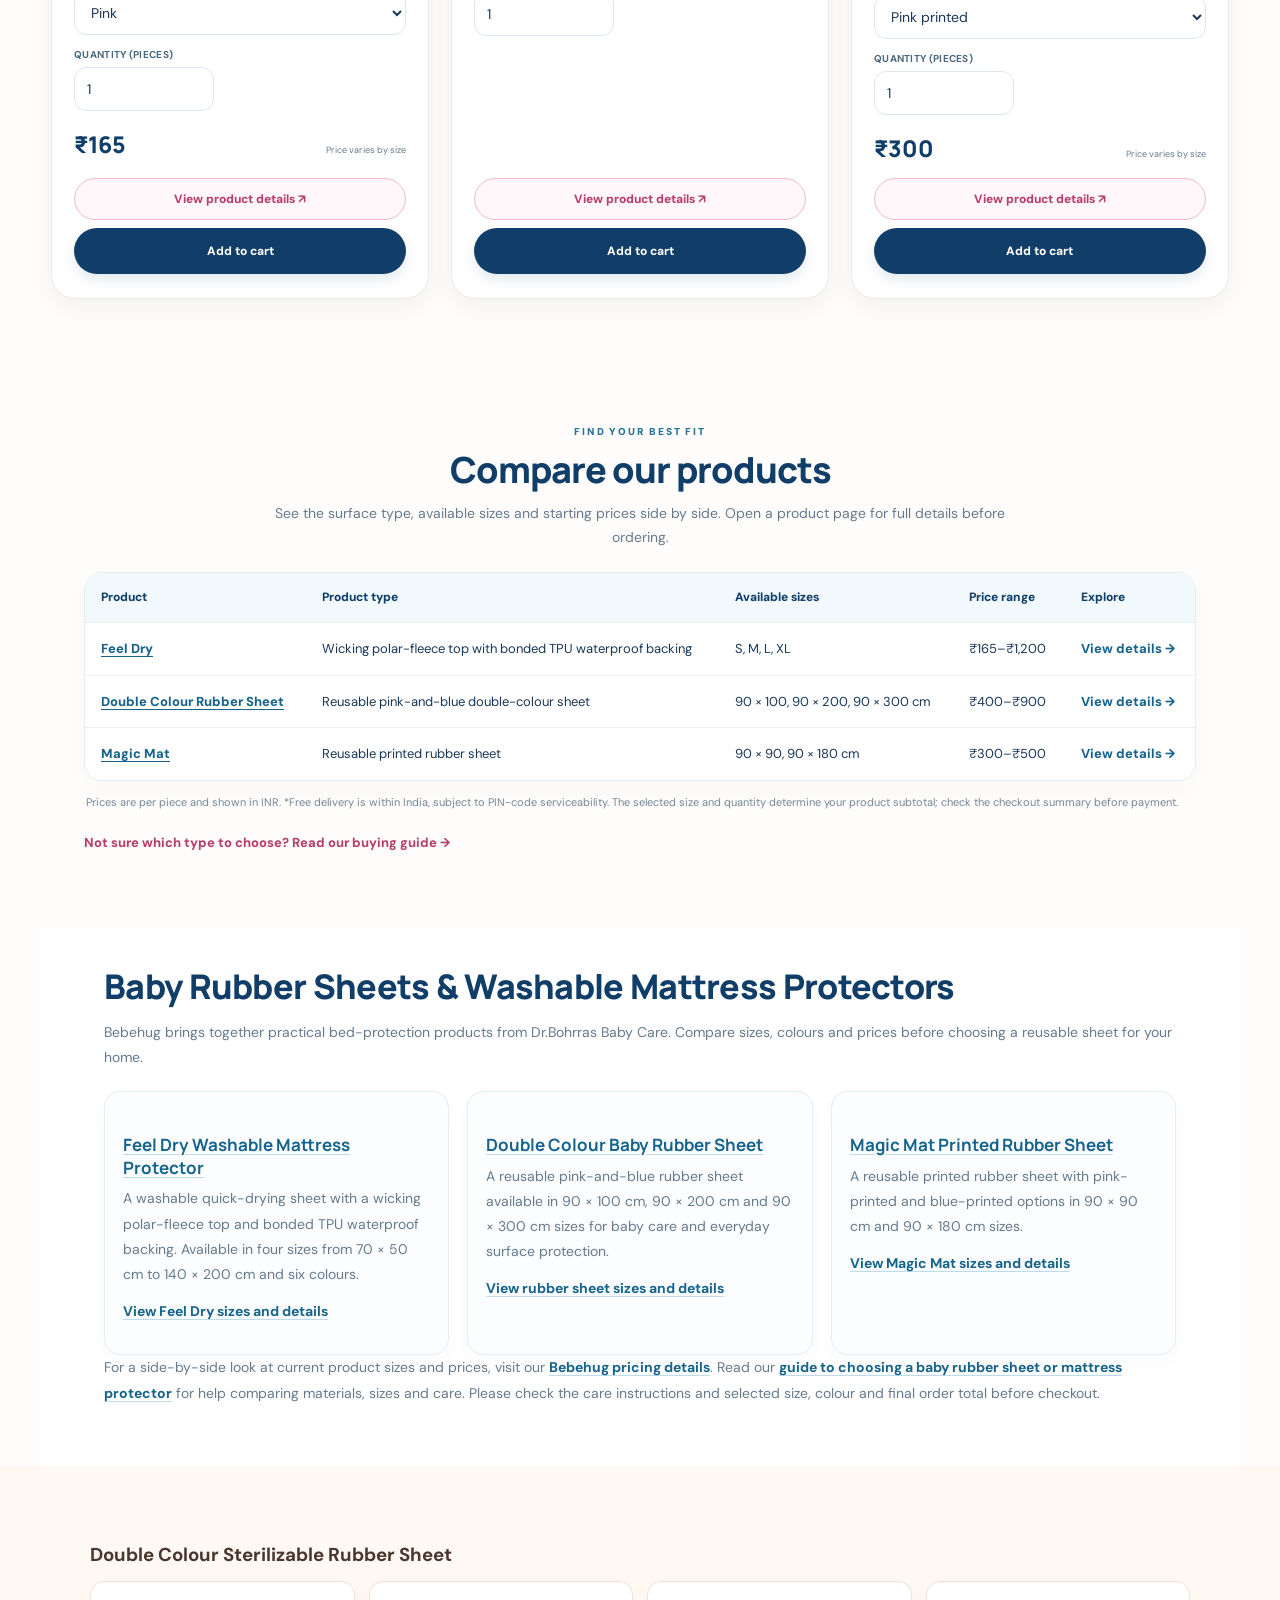
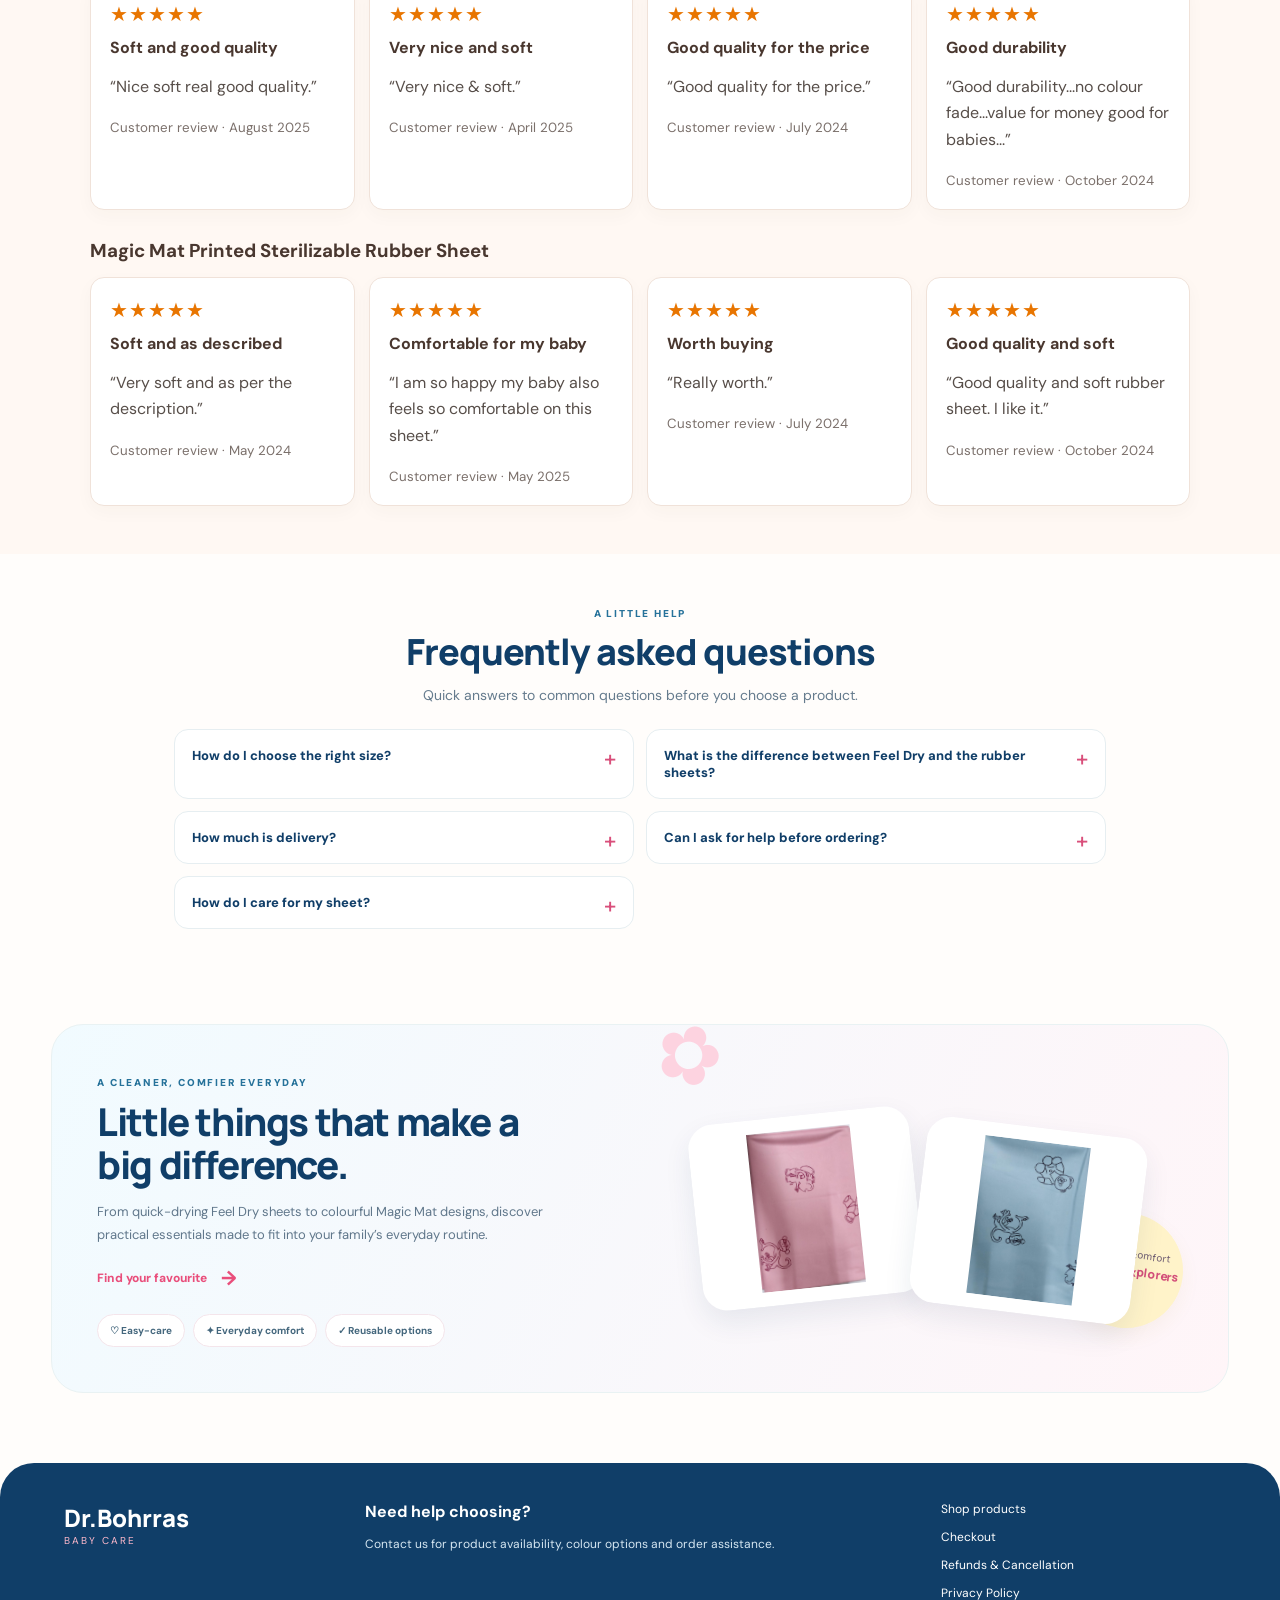
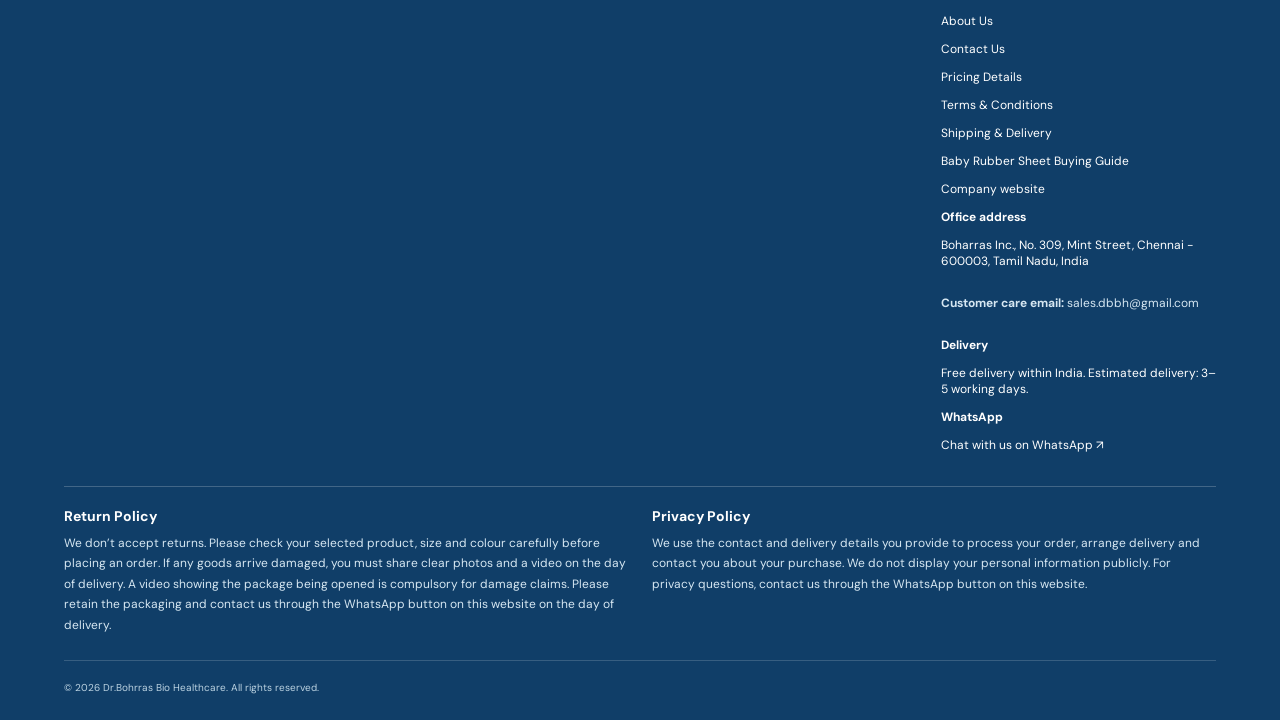
==== commit 7d9d29ee: "Refresh cookie popup script cache version" ====
--- a/index.html
+++ b/index.html
@@ -25,7 +25,7 @@
 @media(max-width:760px){.seo-guide{padding:30px 17px 36px}.seo-guide .seo-guide-grid{grid-template-columns:1fr;gap:12px}}
 </style>
 <script type="application/ld+json">{"@context":"https://schema.org","@graph":[{"@type":"Organization","@id":"https://bebehug.com/#organization","name":"Boharras Inc.","alternateName":"Dr.Bohrras Baby Care","url":"https://bebehug.com/","logo":"https://bebehug.com/assets/drbohrras-logo.png","email":"sales.dbbh@gmail.com","address":{"@type":"PostalAddress","streetAddress":"309, Mint Street, Manmohan Plaza, 1st Floor","addressLocality":"Chennai","addressRegion":"Tamil Nadu","postalCode":"600003","addressCountry":"IN"}},{"@type":"WebSite","@id":"https://bebehug.com/#website","url":"https://bebehug.com/","name":"Bebehug","publisher":{"@id":"https://bebehug.com/#organization"},"inLanguage":"en-IN"}]}</script>
-<script defer src="meta-pixel.js?v=20261120-privacy2"></script>
+<script defer src="meta-pixel.js?v=20261120-consentcopy1"></script>
 </head>
 
 <body>
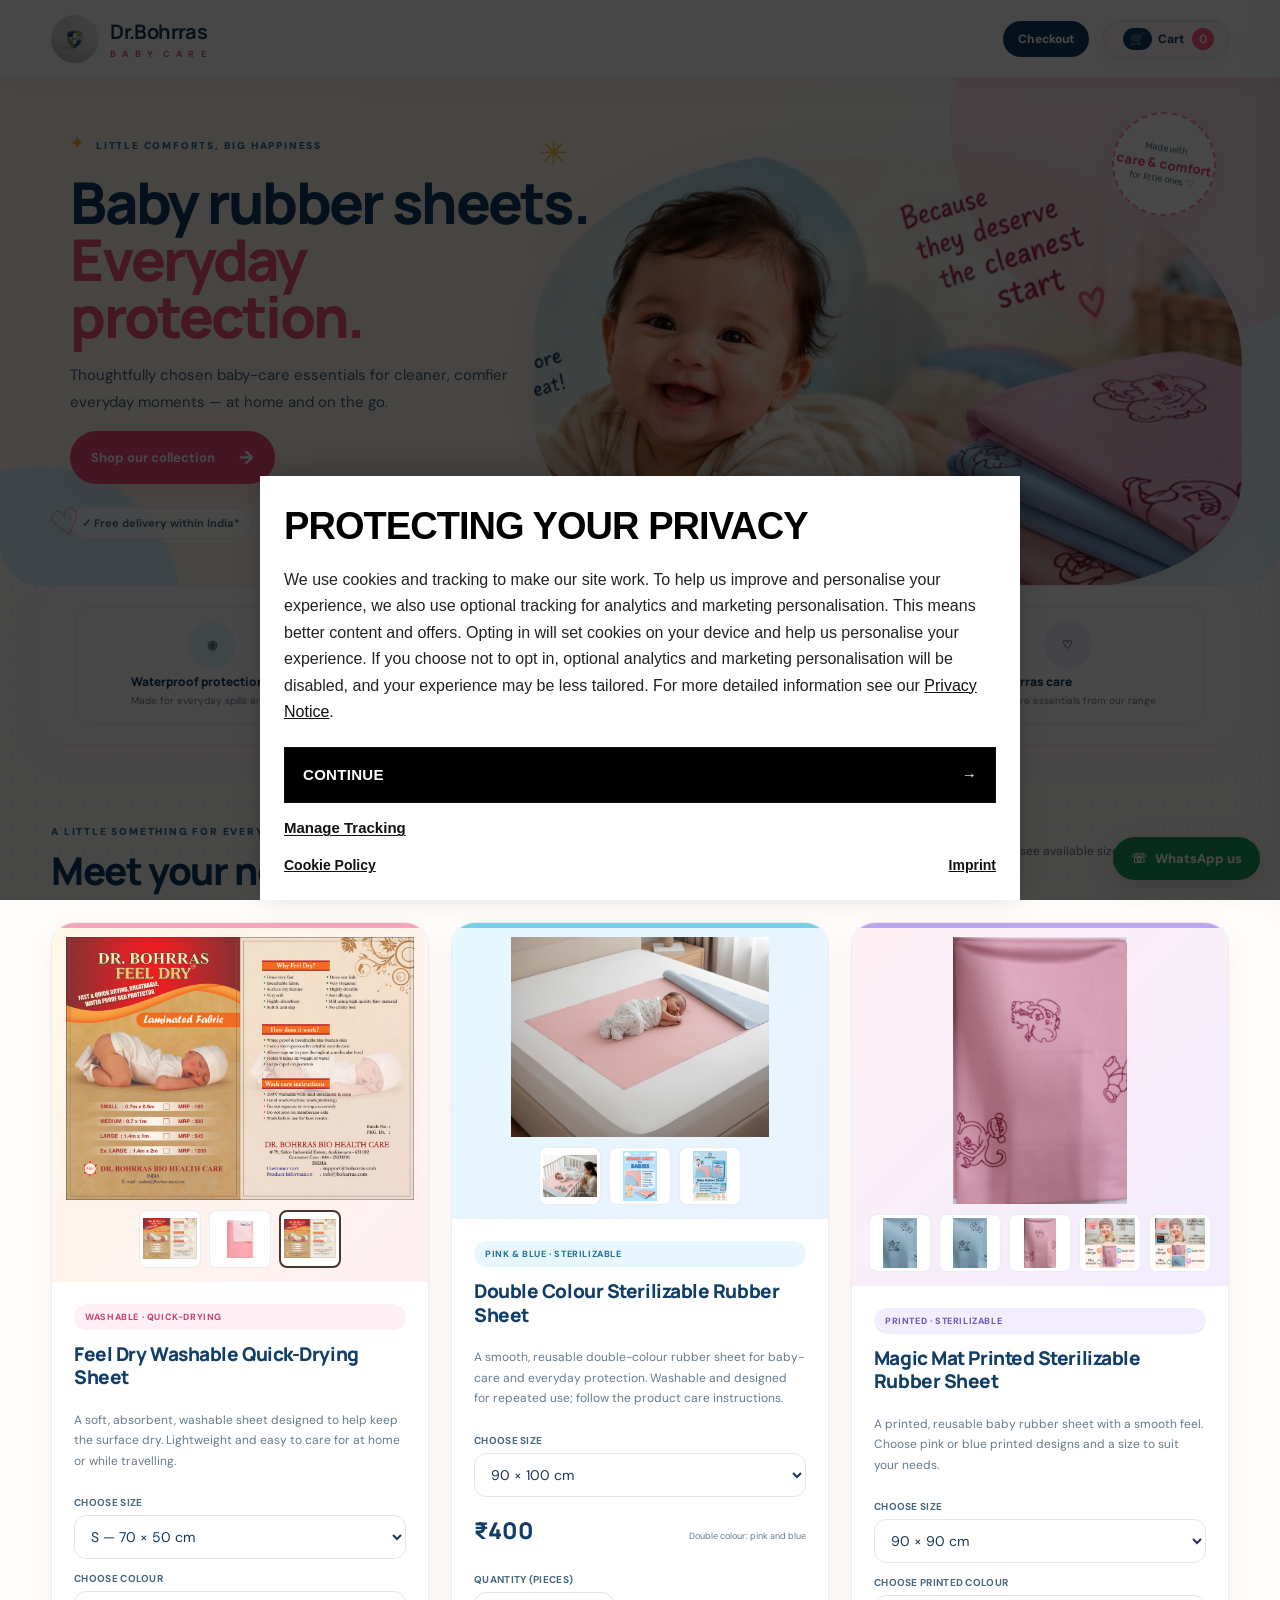
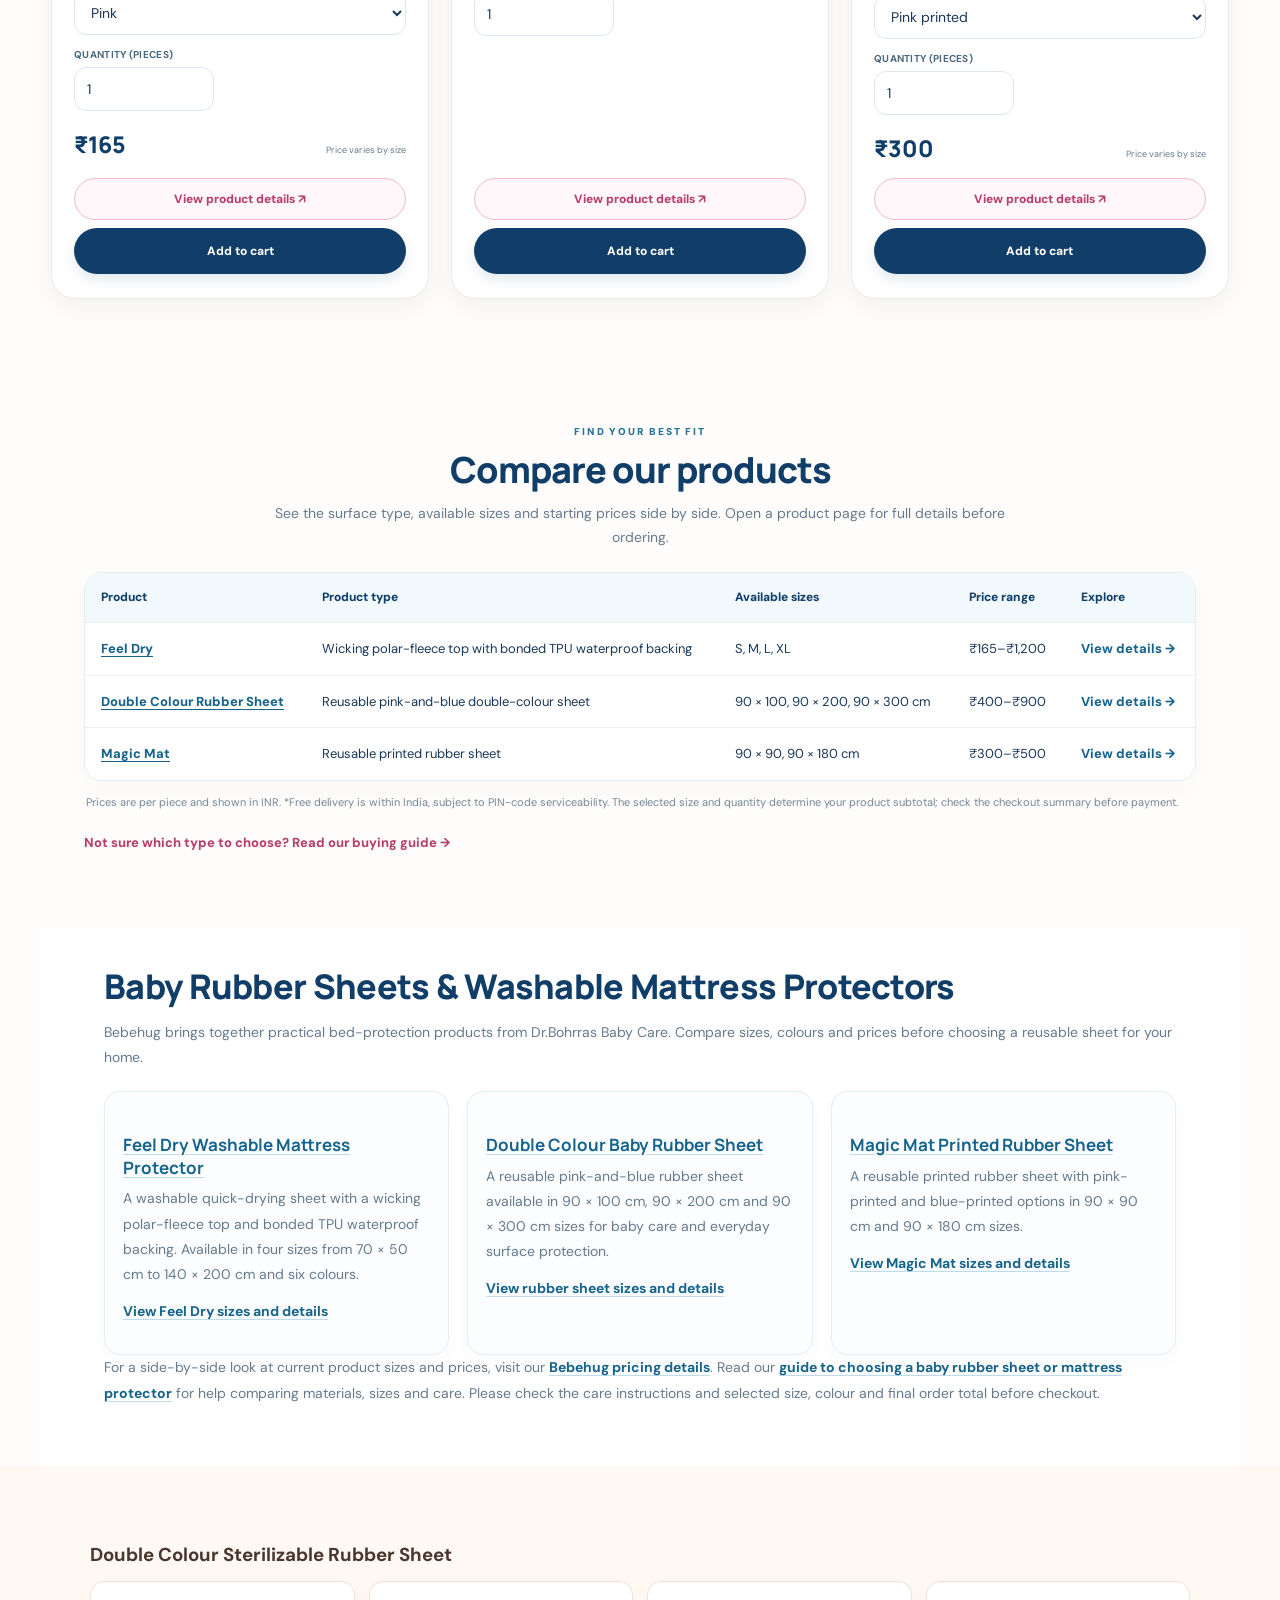
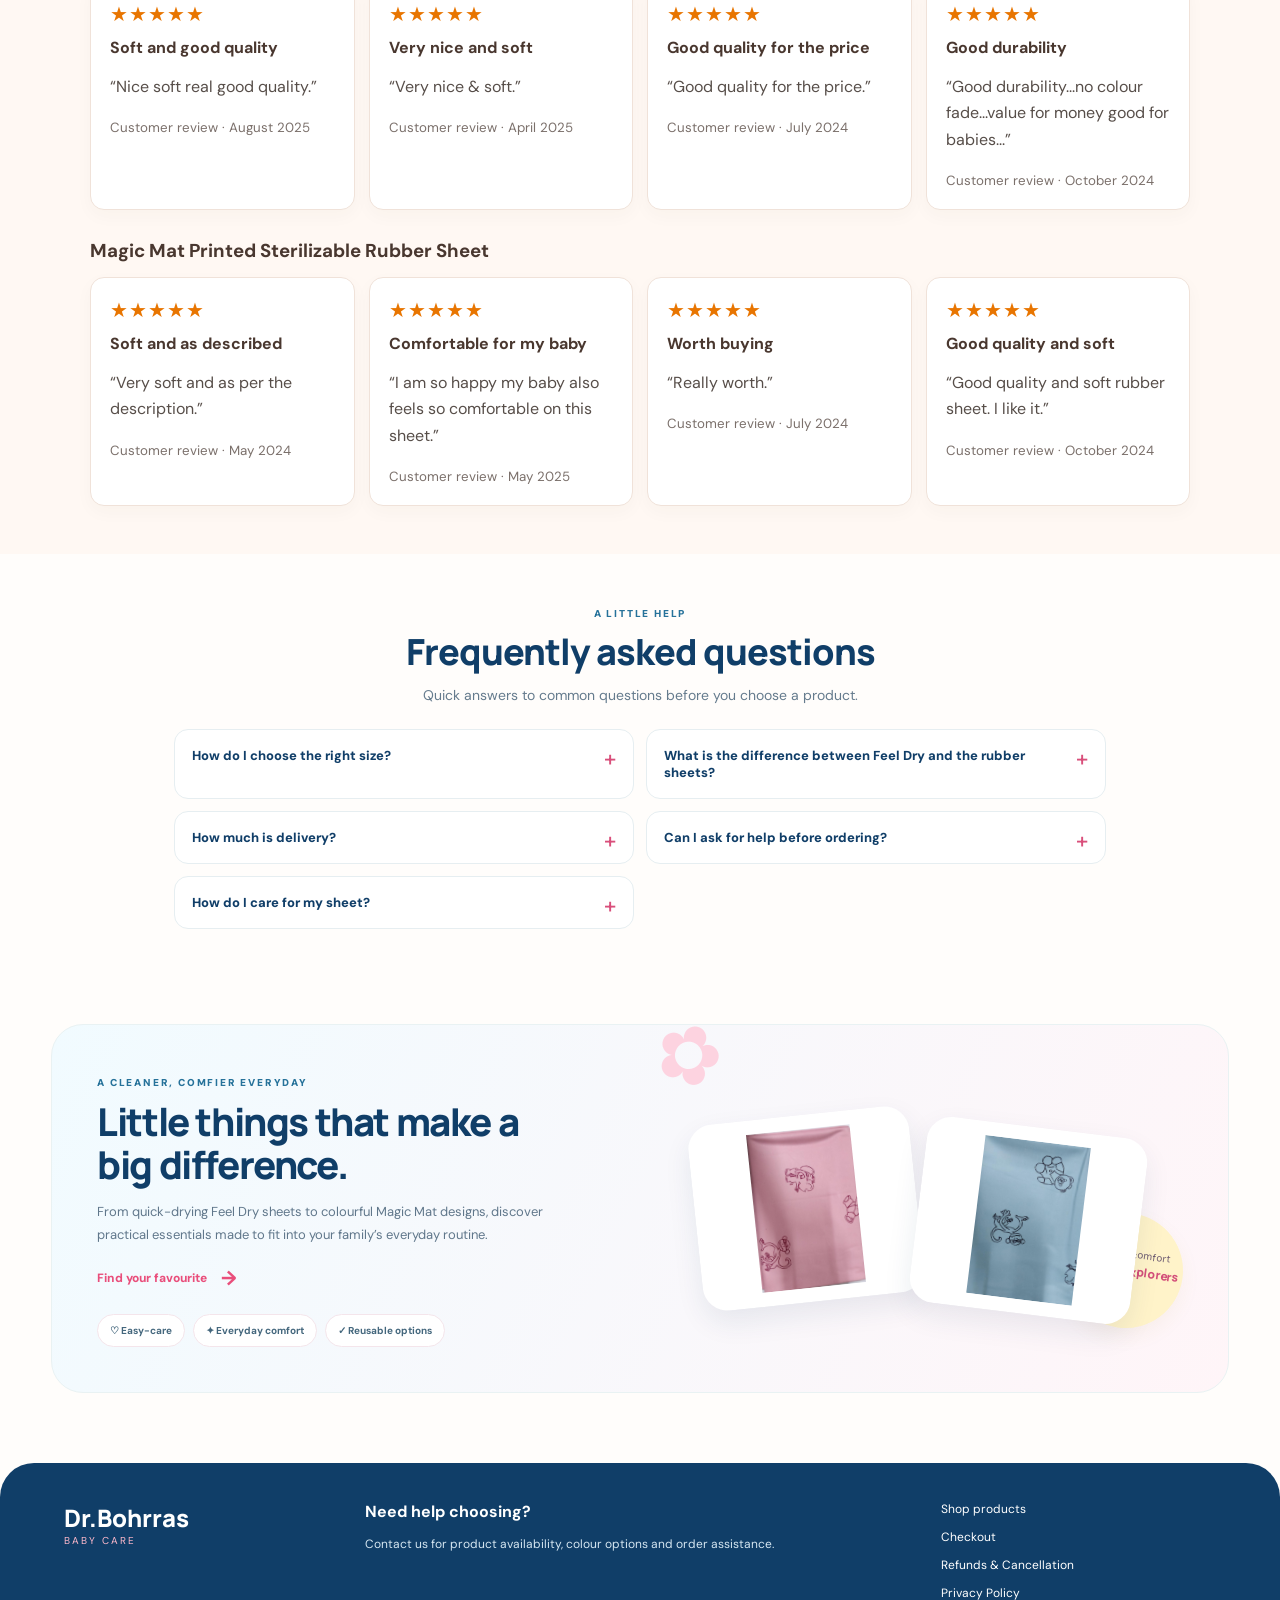
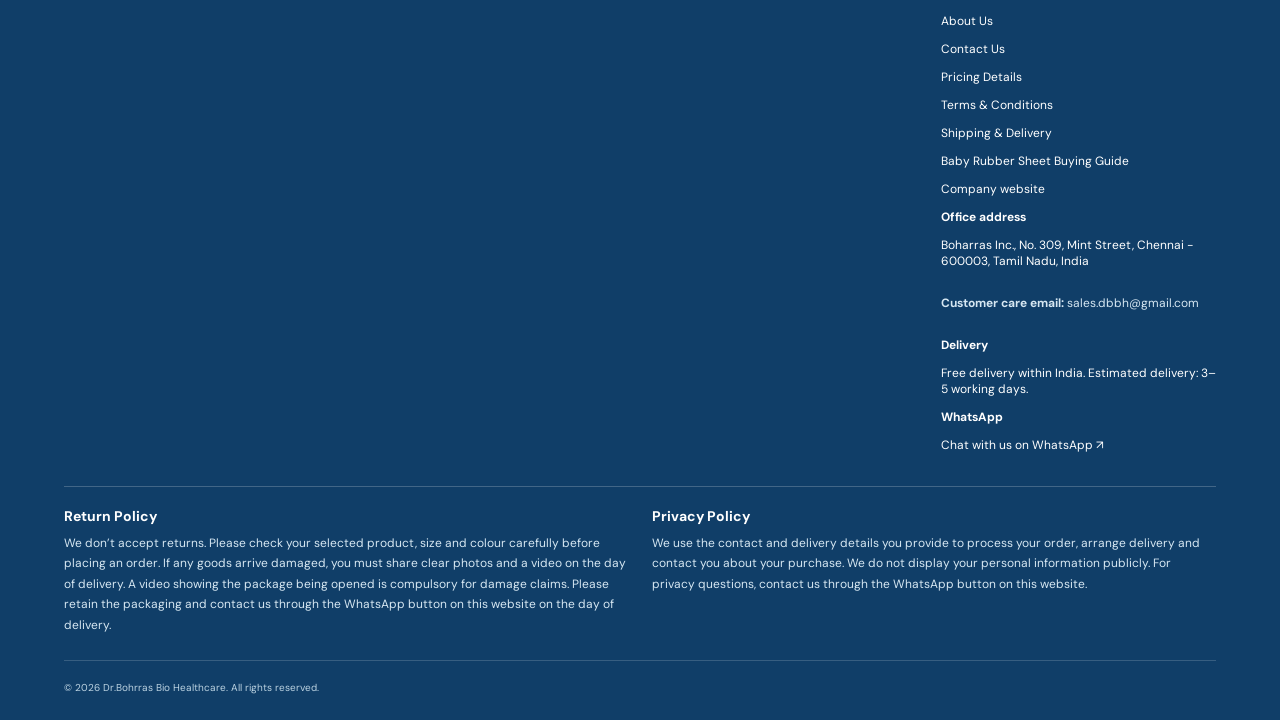
==== commit 280dedf7: "Refresh cookie notice script cache version" ====
--- a/index.html
+++ b/index.html
@@ -25,7 +25,7 @@
 @media(max-width:760px){.seo-guide{padding:30px 17px 36px}.seo-guide .seo-guide-grid{grid-template-columns:1fr;gap:12px}}
 </style>
 <script type="application/ld+json">{"@context":"https://schema.org","@graph":[{"@type":"Organization","@id":"https://bebehug.com/#organization","name":"Boharras Inc.","alternateName":"Dr.Bohrras Baby Care","url":"https://bebehug.com/","logo":"https://bebehug.com/assets/drbohrras-logo.png","email":"sales.dbbh@gmail.com","address":{"@type":"PostalAddress","streetAddress":"309, Mint Street, Manmohan Plaza, 1st Floor","addressLocality":"Chennai","addressRegion":"Tamil Nadu","postalCode":"600003","addressCountry":"IN"}},{"@type":"WebSite","@id":"https://bebehug.com/#website","url":"https://bebehug.com/","name":"Bebehug","publisher":{"@id":"https://bebehug.com/#organization"},"inLanguage":"en-IN"}]}</script>
-<script defer src="meta-pixel.js?v=20261120-consentcopy1"></script>
+<script defer src="meta-pixel.js?v=20261123-privacy4"></script>
 </head>
 
 <body>
